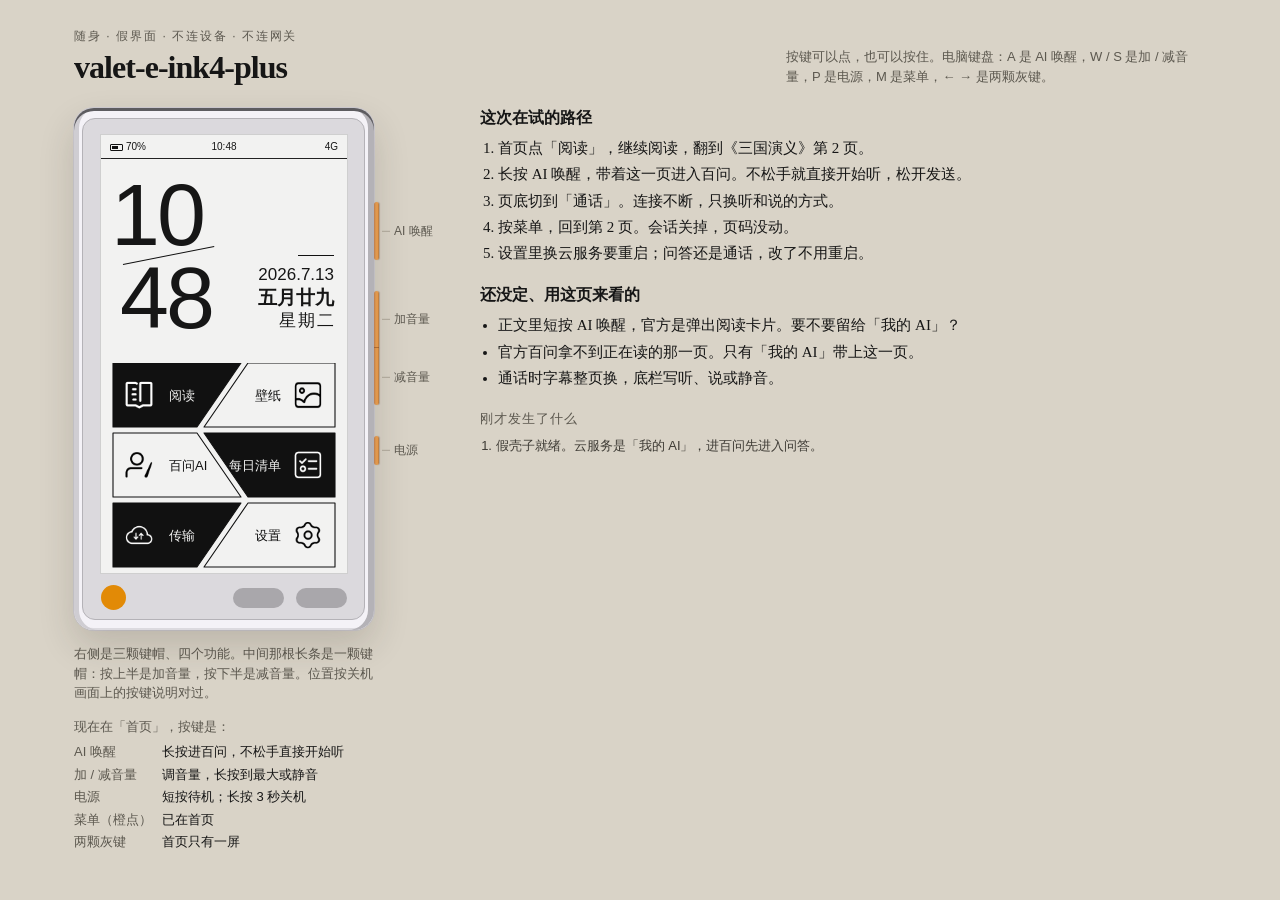
==== sim/index.html @ a45737e6 "Add a clickable product mock for 随身. The simulator lives in sim/ and opens in a browser. It does not" ====
<!DOCTYPE html>
<html lang="zh-CN">
<head>
<meta charset="utf-8" />
<meta name="viewport" content="width=device-width, initial-scale=1" />
<title>随身 · valet-e-ink4-plus</title>
<link rel="stylesheet" href="sim.css" />
<link rel="stylesheet" href="screen.css" />
</head>
<body>
<div class="stage">
  <header class="top">
    <div>
      <p class="kicker">随身 · 假界面 · 不连设备 · 不连网关</p>
      <h1>valet-e-ink4-plus</h1>
    </div>
    <p class="hint">按键可以点，也可以按住。电脑键盘：A 是 AI 唤醒，W / S 是加 / 减音量，P 是电源，M 是菜单，← → 是两颗灰键。</p>
  </header>

  <div class="layout">
    <section class="device" aria-label="设备">
      <div class="shell">
        <div class="plate"></div>
        <div class="panel" id="panel"></div>
        <button class="cap menu" data-key="menu" title="菜单"></button>
        <button class="cap prev" data-key="prev" title="返回 / 上一页"></button>
        <button class="cap next" data-key="next" title="前进 / 下一页"></button>
        <button class="key ai" data-key="ai" title="AI 唤醒"></button>
        <button class="key up" data-key="vol-up" title="加音量"></button>
        <button class="key vdown" data-key="vol-down" title="减音量"></button>
        <button class="key power" data-key="power" title="电源"></button>
        <span class="tag t-ai">AI 唤醒</span>
        <span class="tag t-up">加音量</span>
        <span class="tag t-down">减音量</span>
        <span class="tag t-power">电源</span>
      </div>
      <p class="legend">右侧是三颗键帽、四个功能。中间那根长条是一颗键帽：按上半是加音量，按下半是减音量。位置按关机画面上的按键说明对过。</p>
      <div class="now" id="now"></div>
    </section>

    <aside class="notes">
      <h2>这次在试的路径</h2>
      <ol>
        <li>首页点「阅读」，继续阅读，翻到《三国演义》第 2 页。</li>
        <li>长按 AI 唤醒，带着这一页进入百问。不松手就直接开始听，松开发送。</li>
        <li>页底切到「通话」。连接不断，只换听和说的方式。</li>
        <li>按菜单，回到第 2 页。会话关掉，页码没动。</li>
        <li>设置里换云服务要重启；问答还是通话，改了不用重启。</li>
      </ol>
      <h2>还没定、用这页来看的</h2>
      <ul>
        <li>正文里短按 AI 唤醒，官方是弹出阅读卡片。要不要留给「我的 AI」？</li>
        <li>官方百问拿不到正在读的那一页。只有「我的 AI」带上这一页。</li>
        <li>通话时字幕整页换，底栏写听、说或静音。</li>
      </ul>
      <p class="log-title">刚才发生了什么</p>
      <ol class="log" id="log" reversed></ol>
    </aside>
  </div>
</div>
<script src="state.js"></script>
<script src="screens.js"></script>
<script src="ai.js"></script>
<script src="nav.js"></script>
<script src="live.js"></script>
<script src="keys.js"></script>
<script src="keys2.js"></script>
<script src="sim.js"></script>
<script src="touch.js"></script>
</body>
</html>
---- sim/sim.css ----
/* 页面和机身。屏里的内容在 screen.css。 */
:root {
  --ink: #161616;
  --muted: #5c584f;
  font-family: "Iowan Old Style", "Songti SC", "Source Han Serif SC", Palatino, serif;
}

* { box-sizing: border-box; }
html, body { margin: 0; background: #d9d3c7; color: var(--ink); }
button, input, select { font: inherit; color: inherit; }
button { cursor: pointer; }

.stage { max-width: 1180px; margin: 0 auto; padding: 28px 24px 48px; }
.top { display: flex; justify-content: space-between; gap: 24px; align-items: end; margin-bottom: 22px; }
.kicker { margin: 0 0 4px; letter-spacing: 0.14em; font-size: 12px; color: var(--muted); font-family: "Avenir Next", "PingFang SC", sans-serif; }
h1 { margin: 0; font-size: 32px; font-weight: 650; letter-spacing: -0.03em; }
.hint { margin: 0; max-width: 420px; color: var(--muted); font-size: 13px; line-height: 1.5; font-family: "Avenir Next", "PingFang SC", sans-serif; }

.layout { display: grid; grid-template-columns: auto minmax(280px, 1fr); gap: 28px; align-items: start; }

/* 机身尺寸按官方正面渲染图量的：屏在图上是 360×643 px，缩到 246 px 宽，比例 0.683。 */
.device { padding-right: 78px; }
.shell {
  position: relative;
  width: 300px;
  height: 522px;
  background: #f4f2f7;
  border-radius: 20px;
  box-shadow:
    0 16px 36px rgba(40, 32, 18, 0.16),
    0 0 0 1px #cfccd2,
    inset 0 3px 0 #5d5c60,
    inset -6px 0 0 #b4b2b7,
    inset 5px 0 0 #cfcdd2,
    inset 0 -2px 0 #dcdadf;
}
.plate {
  position: absolute;
  left: 8px;
  top: 10px;
  right: 9px;
  bottom: 10px;
  background: #dbd9dd;
  border: 1px solid #b4b2b7;
  border-radius: 13px;
}
.panel {
  position: absolute;
  left: 27px;
  top: 27px;
  width: 246px;
  height: 438px;
  background: #f2f2f1;
  color: var(--ink);
  outline: 1px solid #cfcfcf;
  overflow: hidden;
  user-select: none;
}
.panel.flash { animation: flash 260ms steps(2, end); }
@keyframes flash { 50% { filter: invert(1); } }

/* 屏下：左边橙点是菜单，右边两颗灰键是返回/上一页、前进/下一页。 */
.cap { position: absolute; border: 0; padding: 0; color: transparent; }
.cap.menu { left: 27px; top: 477px; width: 25px; height: 25px; border-radius: 50%; background: #e28a06; }
.cap.prev, .cap.next { top: 480px; width: 51px; height: 20px; border-radius: 999px; background: #a9a7ab; }
.cap.prev { left: 159px; }
.cap.next { left: 222px; }
.cap:hover { filter: brightness(1.06); }
.cap.down, .cap:active { transform: translateY(1px); filter: brightness(0.9); }

/* 右侧三颗键帽、四个功能（按关机画面上的按键说明对位）：
   上面短的是 AI 唤醒；中间长条一颗键帽，上半加音量、下半减音量；下面短的是电源。 */
.key {
  position: absolute;
  right: -5px;
  width: 5px;
  border: 0;
  padding: 0;
  color: transparent;
  background: linear-gradient(90deg, #bb7b4f, #df9a4e 40%, #e3954a 75%, #ac733a);
  border-radius: 3px;
  box-shadow: 1px 0 1px rgba(80, 40, 10, 0.25);
}
.key::before { content: ""; position: absolute; top: 0; bottom: 0; left: -6px; right: -14px; }
.key.ai { top: 94px; height: 58px; }
.key.up { top: 183px; height: 57px; border-radius: 3px 3px 0 0; box-shadow: 1px 0 1px rgba(80, 40, 10, 0.25), inset 0 -1px 0 rgba(120, 60, 20, 0.45); }
.key.vdown { top: 240px; height: 57px; border-radius: 0 0 3px 3px; }
.key.power { top: 328px; height: 29px; }
.key:hover { filter: brightness(1.08); }
.key.down, .key:active { transform: translateX(-2px); filter: brightness(0.88); }

.tag {
  position: absolute;
  left: calc(100% + 20px);
  transform: translateY(-50%);
  font: 12px/1.2 "Avenir Next", "PingFang SC", sans-serif;
  color: var(--muted);
  white-space: nowrap;
  pointer-events: none;
}
.tag::before { content: ""; position: absolute; right: calc(100% + 4px); top: 50%; width: 8px; border-top: 1px solid #a9a194; }
.tag.t-ai { top: 123px; }
.tag.t-up { top: 211px; }
.tag.t-down { top: 269px; }
.tag.t-power { top: 342px; }

.legend, .now {
  width: 300px;
  margin: 14px 0 0;
  color: var(--muted);
  font-size: 13px;
  line-height: 1.5;
  font-family: "Avenir Next", "PingFang SC", sans-serif;
}
.now { color: var(--ink); }
.now p { margin: 0 0 6px; color: var(--muted); }
.now dl { margin: 0; display: grid; grid-template-columns: auto 1fr; gap: 3px 10px; }
.now dt { color: var(--muted); white-space: nowrap; }
.now dd { margin: 0; }

.notes { font-size: 15px; }
.notes h2 { margin: 20px 0 8px; font-size: 16px; }
.notes h2:first-child { margin-top: 0; }
.notes ol, .notes ul { margin: 0; padding-left: 1.2em; line-height: 1.55; }
.notes li { margin: 3px 0; }
.log-title { margin: 20px 0 8px; font-size: 13px; letter-spacing: 0.08em; color: var(--muted); font-family: "Avenir Next", "PingFang SC", sans-serif; }
.log { margin: 0; padding-left: 1.2em; min-height: 4em; font-family: "Avenir Next", "PingFang SC", sans-serif; font-size: 13px; color: #3d3a34; }
.log li { margin: 3px 0; }

@media (max-width: 860px) {
  .layout { grid-template-columns: 1fr; }
  .top { flex-direction: column; align-items: start; }
}
---- sim/screen.css ----
/* 屏里的内容。面板 246×438，对应真屏 684×1216。位置按官方正面渲染图量。 */
.panel { font-family: "PingFang SC", "Avenir Next", sans-serif; }
.panel .note { margin: 0; font-size: 11px; line-height: 1.45; color: #555; }

.bar { height: 24px; display: grid; grid-template-columns: 1fr auto 1fr; align-items: center; padding: 0 9px; font-size: 10px; border-bottom: 1px solid #222; }
.bar span:last-child { text-align: right; }
.batt { display: inline-block; width: 13px; height: 7px; margin-right: 3px; vertical-align: -1px; border: 1px solid #111; border-radius: 1px; padding: 1px; background: linear-gradient(90deg, #111 70%, transparent 70%) content-box; }

/* 首页时钟 */
.hero { position: relative; height: 204px; }
.hero .hh, .hero .mm { position: absolute; font: 200 88px/1 "Avenir Next", "Helvetica Neue", sans-serif; letter-spacing: -3px; }
.hero .hh { left: 10px; top: 12px; }
.hero .mm { left: 19px; top: 95px; }
.hero .slash { position: absolute; left: 22px; top: 105px; width: 93px; border-top: 1.3px solid #111; transform: rotate(-11.2deg); transform-origin: left center; }
.hero .date { position: absolute; right: 13px; top: 96px; text-align: right; font: 300 17px/23px "Avenir Next", "PingFang SC", sans-serif; }
.hero .date i { display: block; width: 36px; margin: 0 0 7px auto; border-top: 1px solid #111; }
.hero .date b { display: block; font: 600 19px/23px "PingFang SC", sans-serif; }
.hero .date span { display: block; font: 300 17px/23px "PingFang SC", sans-serif; letter-spacing: 2px; margin-right: -2px; }

.tiles { display: block; }
.tile { cursor: pointer; }
.tile polygon { fill: transparent; stroke: #111; stroke-width: 1.1; stroke-linejoin: round; }
.tile text { font: 13px "PingFang SC", sans-serif; fill: #111; }
.tile.dark polygon { fill: #111; }
.tile.dark text { fill: #f2f2f1; }
.tile:hover polygon { stroke-width: 2; }

/* 书的详情 */
.detail { padding: 18px 20px; display: flex; flex-direction: column; align-items: center; gap: 6px; text-align: center; }
.cover { width: 92px; height: 128px; margin: 10px 0 6px; border: 1.5px solid #111; display: flex; align-items: center; justify-content: center; writing-mode: vertical-rl; font: 600 20px "Songti SC", serif; letter-spacing: 6px; }
.detail h3 { margin: 0; font-size: 16px; }
.wide { width: 100%; margin-top: 12px; padding: 7px 0; border: 1.5px solid #111; background: #111; color: #f2f2f1; font-size: 13px; }

/* 正文：默认点屏左边上一页、中间开卡片、右边下一页，和固件的点按分区一样 */
.read { position: relative; height: 100%; display: flex; flex-direction: column; }
.read-head, .read-foot { display: flex; justify-content: space-between; padding: 7px 14px; font-size: 10px; color: #444; }
.read-body { flex: 1; padding: 4px 16px; cursor: pointer; font-family: "Songti SC", "Source Han Serif SC", serif; }
.read-body p { margin: 0 0 8px; font-size: 15.5px; line-height: 1.75; text-indent: 2em; text-align: justify; }
.sheet { position: absolute; left: 0; right: 0; bottom: 0; padding: 10px 12px 12px; background: #f2f2f1; border-top: 1.5px solid #111; }
.tabs { display: flex; border: 1px solid #111; margin-bottom: 10px; }
.tabs span { flex: 1; padding: 4px 0; text-align: center; font-size: 12px; }
.tabs .on { background: #111; color: #f2f2f1; }
.row-btns { display: flex; gap: 8px; margin-bottom: 8px; }
.row-btns button { flex: 1; padding: 5px 0; border: 1px solid #111; background: transparent; font-size: 12px; }

/* 百问 */
.ai { height: calc(100% - 24px); display: flex; flex-direction: column; }
.chip { margin: 8px 10px 0; padding: 5px 8px; border: 1px solid #111; font-size: 11px; line-height: 1.4; }
.chip.dim { border-style: dashed; color: #555; }
.ai-main { flex: 1; padding: 10px 14px; display: flex; flex-direction: column; justify-content: center; overflow: hidden; }
.big { font-size: 22px; text-align: center; margin-bottom: 6px; }
.ai-main > .note { text-align: center; }
.idle p { margin: 0 0 6px; text-align: center; font-size: 14px; }
.qa p { margin: 0 0 10px; font-size: 14.5px; line-height: 1.6; }
.live .caption { margin: 12px 0; font-size: 17px; line-height: 1.55; text-align: center; }
.live .note { text-align: center; }
.wave { height: 34px; display: flex; align-items: center; justify-content: center; gap: 4px; }
.wave i { width: 3px; height: 5px; background: #111; }
.wave.on i:nth-child(odd) { height: 24px; }
.wave.on i:nth-child(3n) { height: 14px; }
.wave.on i:nth-child(4n) { height: 30px; }
.foot { height: 38px; display: flex; align-items: center; justify-content: space-between; padding: 0 10px; border-top: 1px solid #111; font-size: 12px; }
.seg { display: inline-flex; border: 1px solid #111; }
.seg button { padding: 4px 12px; border: 0; background: transparent; font-size: 12px; }
.seg button.on { background: #111; color: #f2f2f1; }
.foot > button { padding: 3px 9px; border: 1px solid #111; background: transparent; font-size: 12px; }

/* 设置 */
.settings { padding: 8px 12px; display: flex; flex-direction: column; gap: 6px; font-size: 12px; }
.settings h3 { margin: 4px 0 0; font-size: 13px; }
.choices { display: flex; flex-wrap: wrap; gap: 5px; }
.choice { padding: 3px 8px; border: 1px solid #111; border-radius: 2px; background: transparent; font-size: 12px; }
.choice.on { background: #111; color: #f2f2f1; }
.settings label { display: flex; flex-direction: column; gap: 2px; font-size: 11px; }
.settings input, .settings select { padding: 3px 5px; border: 1px solid #111; border-radius: 0; background: transparent; font-size: 11px; }
.settings .wide { margin-top: 4px; }

.simple { padding: 14px 16px; }
.simple h3 { margin: 0 0 10px; font-size: 17px; }
.simple p { margin: 0 0 8px; font-size: 13px; line-height: 1.6; }
.simple code { font-size: 10.5px; word-break: break-all; }

.standby { height: 100%; display: flex; flex-direction: column; justify-content: center; gap: 14px; padding: 0 22px; }
.standby .hm { font: 200 104px/0.86 "Avenir Next", sans-serif; letter-spacing: -3px; }
.standby .date { font-size: 13px; }
.boot { height: 100%; display: flex; align-items: center; justify-content: center; font: 600 24px "Avenir Next", sans-serif; }
.full { display: block; width: 100%; height: 100%; }
.toast { position: absolute; left: 50%; top: 34px; transform: translateX(-50%); padding: 5px 12px; border-radius: 2px; background: #111; color: #f2f2f1; font-size: 12px; white-space: nowrap; }
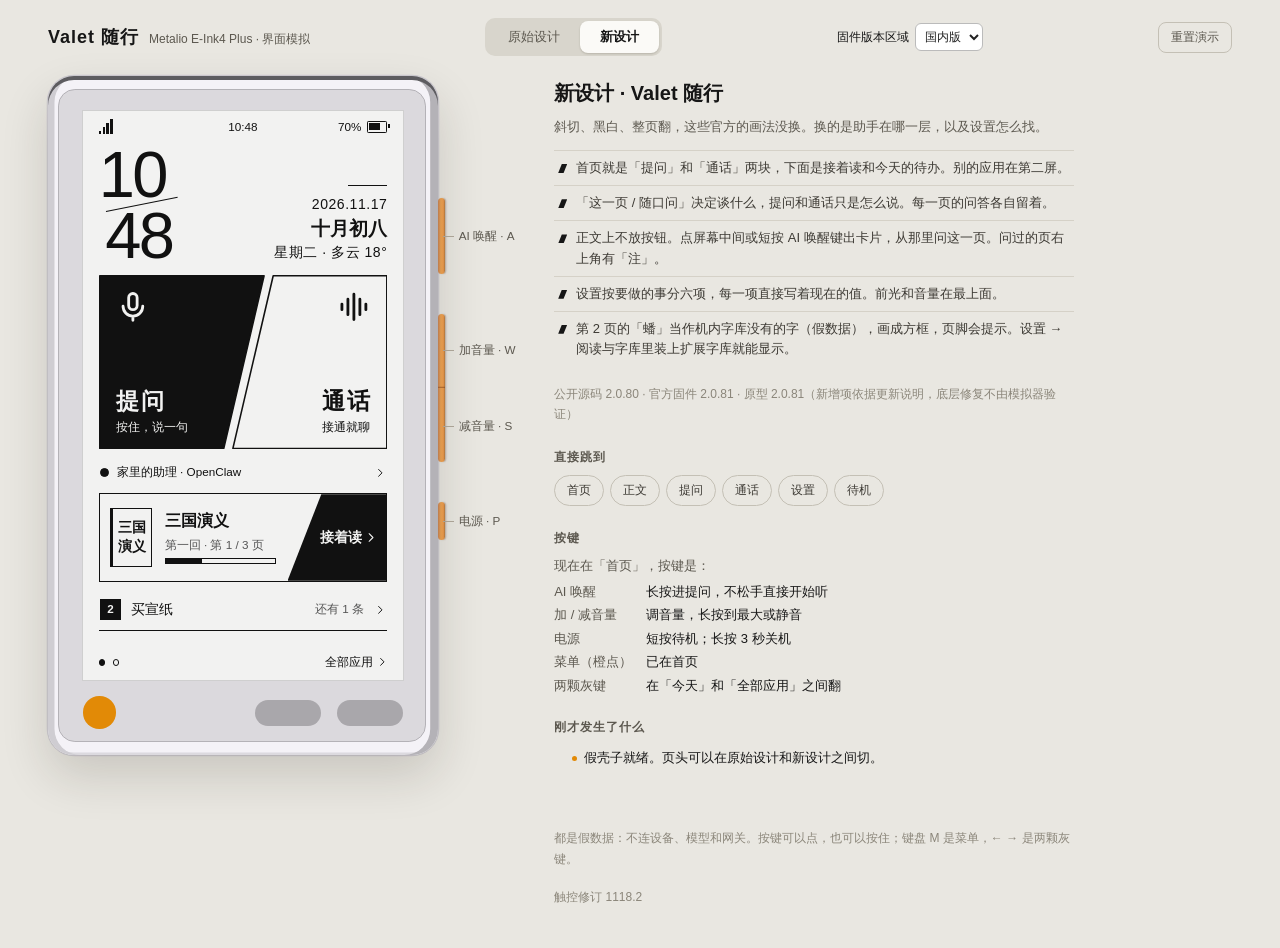
==== commit 2fe98c0a: "Add upstream sync skill, full-merge tooling and prototype coverage" ====
--- a/sim/index.html
+++ b/sim/index.html
@@ -3,69 +3,72 @@
 <head>
 <meta charset="utf-8" />
 <meta name="viewport" content="width=device-width, initial-scale=1" />
-<title>随身 · valet-e-ink4-plus</title>
-<link rel="stylesheet" href="sim.css" />
+<title>Valet 随行 · valet-e-ink4-plus</title>
+<link rel="stylesheet" href="sim.css?v=20261118-touch2" />
 <link rel="stylesheet" href="screen.css" />
+<link rel="stylesheet" href="design.css?v=20261118-touch2" />
+<link rel="stylesheet" href="setup.css" />
 </head>
 <body>
 <div class="stage">
   <header class="top">
-    <div>
-      <p class="kicker">随身 · 假界面 · 不连设备 · 不连网关</p>
-      <h1>valet-e-ink4-plus</h1>
+    <div class="brand"><b>Valet 随行</b><span>Metalio E-Ink4 Plus · 界面模拟</span></div>
+    <div class="design-tabs" role="tablist" aria-label="界面设计">
+      <button role="tab" data-design="classic">原始设计</button>
+      <button role="tab" data-design="v2" class="on">新设计</button>
     </div>
-    <p class="hint">按键可以点，也可以按住。电脑键盘：A 是 AI 唤醒，W / S 是加 / 减音量，P 是电源，M 是菜单，← → 是两颗灰键。</p>
+    <label class="edition-select">固件版本区域 <select id="edition" aria-label="固件区域"><option value="cn">国内版</option><option value="global">国际版</option></select></label>
+    <button class="reset" data-reset>重置演示</button>
   </header>
 
   <div class="layout">
     <section class="device" aria-label="设备">
       <div class="shell">
         <div class="plate"></div>
-        <div class="panel" id="panel"></div>
-        <button class="cap menu" data-key="menu" title="菜单"></button>
-        <button class="cap prev" data-key="prev" title="返回 / 上一页"></button>
-        <button class="cap next" data-key="next" title="前进 / 下一页"></button>
-        <button class="key ai" data-key="ai" title="AI 唤醒"></button>
-        <button class="key up" data-key="vol-up" title="加音量"></button>
-        <button class="key vdown" data-key="vol-down" title="减音量"></button>
-        <button class="key power" data-key="power" title="电源"></button>
-        <span class="tag t-ai">AI 唤醒</span>
-        <span class="tag t-up">加音量</span>
-        <span class="tag t-down">减音量</span>
-        <span class="tag t-power">电源</span>
+        <div class="panel v2" id="panel"></div>
+        <button class="cap menu" data-key="menu" title="菜单（M）"></button>
+        <button class="cap prev" data-key="prev" title="返回 / 上一页（←）"></button>
+        <button class="cap next" data-key="next" title="前进 / 下一页（→）"></button>
+        <button class="key ai" data-key="ai" title="AI 唤醒（A）"></button>
+        <button class="key up" data-key="vol-up" title="加音量（W）"></button>
+        <button class="key vdown" data-key="vol-down" title="减音量（S）"></button>
+        <button class="key power" data-key="power" title="电源（P）"></button>
+        <span class="tag t-ai">AI 唤醒 · A</span>
+        <span class="tag t-up">加音量 · W</span>
+        <span class="tag t-down">减音量 · S</span>
+        <span class="tag t-power">电源 · P</span>
       </div>
-      <p class="legend">右侧是三颗键帽、四个功能。中间那根长条是一颗键帽：按上半是加音量，按下半是减音量。位置按关机画面上的按键说明对过。</p>
-      <div class="now" id="now"></div>
     </section>
 
     <aside class="notes">
-      <h2>这次在试的路径</h2>
-      <ol>
-        <li>首页点「阅读」，继续阅读，翻到《三国演义》第 2 页。</li>
-        <li>长按 AI 唤醒，带着这一页进入百问。不松手就直接开始听，松开发送。</li>
-        <li>页底切到「通话」。连接不断，只换听和说的方式。</li>
-        <li>按菜单，回到第 2 页。会话关掉，页码没动。</li>
-        <li>设置里换云服务要重启；问答还是通话，改了不用重启。</li>
-      </ol>
-      <h2>还没定、用这页来看的</h2>
-      <ul>
-        <li>正文里短按 AI 唤醒，官方是弹出阅读卡片。要不要留给「我的 AI」？</li>
-        <li>官方百问拿不到正在读的那一页。只有「我的 AI」带上这一页。</li>
-        <li>通话时字幕整页换，底栏写听、说或静音。</li>
-      </ul>
-      <p class="log-title">刚才发生了什么</p>
-      <ol class="log" id="log" reversed></ol>
+      <div id="about"></div>
+      <p class="fine" id="upstream-status"></p>
+      <h3>直接跳到</h3>
+      <div class="jump" id="jump"></div>
+      <h3>按键</h3>
+      <div class="now" id="now"></div>
+      <h3>刚才发生了什么</h3>
+      <ol class="log" id="log"></ol>
+      <p class="fine">都是假数据：不连设备、模型和网关。按键可以点，也可以按住；键盘 M 是菜单，← → 是两颗灰键。</p>
+      <p class="fine">触控修订 1118.2</p>
     </aside>
   </div>
 </div>
+<script src="images.js"></script>
 <script src="state.js"></script>
+<script src="upstream.js"></script>
+<script src="i18n.js"></script>
 <script src="screens.js"></script>
 <script src="ai.js"></script>
 <script src="nav.js"></script>
 <script src="live.js"></script>
 <script src="keys.js"></script>
 <script src="keys2.js"></script>
-<script src="sim.js"></script>
+<script src="design.js"></script>
+<script src="prompts.js"></script>
+<script src="setup.js"></script>
+<script src="setup-ui.js"></script>
+<script src="sim.js?v=20261118-touch2"></script>
 <script src="touch.js"></script>
 </body>
 </html>
--- a/sim/sim.css
+++ b/sim/sim.css
@@ -61,12 +61,19 @@
 
 /* 屏下：左边橙点是菜单，右边两颗灰键是返回/上一页、前进/下一页。 */
 .cap { position: absolute; border: 0; padding: 0; color: transparent; }
+/* 实体按键自行处理短按 / 长按，手指轻微移动不能交给浏览器滚屏。 */
+.cap, .key { touch-action: none; -webkit-user-select: none; user-select: none; -webkit-touch-callout: none; }
 .cap.menu { left: 27px; top: 477px; width: 25px; height: 25px; border-radius: 50%; background: #e28a06; }
 .cap.prev, .cap.next { top: 480px; width: 51px; height: 20px; border-radius: 999px; background: #a9a7ab; }
 .cap.prev { left: 159px; }
 .cap.next { left: 222px; }
 .cap:hover { filter: brightness(1.06); }
 .cap.down, .cap:active { transform: translateY(1px); filter: brightness(0.9); }
+@media (pointer: coarse) {
+  /* 不改键帽外观，只把可触摸高度扩大到至少 44px。 */
+  .cap::before { content: ""; position: absolute; inset: -12px -4px; }
+  .cap.menu::before { inset: -10px; }
+}
 
 /* 右侧三颗键帽、四个功能（按关机画面上的按键说明对位）：
    上面短的是 AI 唤醒；中间长条一颗键帽，上半加音量、下半减音量；下面短的是电源。 */
@@ -131,3 +138,8 @@
   .layout { grid-template-columns: 1fr; }
   .top { flex-direction: column; align-items: start; }
 }
+
+.edition-select { font-size: 12px; display:flex; gap:6px; align-items:center; }
+.edition-select select { font:inherit; background:white; color:#222; border:1px solid #bbb; border-radius:6px; padding:5px; }
+.diagnostic-detail { border:1px solid currentColor; padding:12px; margin-bottom:12px; }
+@media(max-width:600px) { .edition-select { width:100%; justify-content:center; } }
--- a/sim/screen.css
+++ b/sim/screen.css
@@ -2,9 +2,32 @@
 .panel { font-family: "PingFang SC", "Avenir Next", sans-serif; }
 .panel .note { margin: 0; font-size: 11px; line-height: 1.45; color: #555; }
 
-.bar { height: 24px; display: grid; grid-template-columns: 1fr auto 1fr; align-items: center; padding: 0 9px; font-size: 10px; border-bottom: 1px solid #222; }
-.bar span:last-child { text-align: right; }
-.batt { display: inline-block; width: 13px; height: 7px; margin-right: 3px; vertical-align: -1px; border: 1px solid #111; border-radius: 1px; padding: 1px; background: linear-gradient(90deg, #111 70%, transparent 70%) content-box; }
+.bar { height: 26px; display: grid; grid-template-columns: 28px 1fr auto; align-items: center; padding: 0 8px; font-size: 11px; border-bottom: 1px solid #111; }
+.bar .c { text-align: center; }
+.bar .right { display: flex; align-items: center; gap: 4px; }
+.sig { width: 15px; height: 12px; display: inline-flex; align-items: flex-end; gap: 1px; cursor: pointer; }
+.sig b { width: 2px; background: #111; }
+.sig b:nth-child(1) { height: 3px; }
+.sig b:nth-child(2) { height: 6px; }
+.sig b:nth-child(3) { height: 9px; }
+.sig b:nth-child(4) { height: 12px; }
+i.wifi { width: 14px; height: 11px; cursor: pointer; background:
+  radial-gradient(circle at 50% 100%, transparent 2px, #111 2.5px, #111 3.5px, transparent 4px),
+  radial-gradient(circle at 50% 120%, transparent 5px, #111 5.5px, #111 6.5px, transparent 7px),
+  radial-gradient(circle at 50% 140%, transparent 8px, #111 8.5px, #111 9.5px, transparent 10px);
+}
+.batt { width: 16px; height: 9px; border: 1px solid #111; border-radius: 1px; position: relative; box-sizing: border-box; }
+.batt::before { content: ""; position: absolute; right: -3px; top: 2px; width: 2px; height: 3px; background: #111; }
+.batt::after { content: ""; position: absolute; left: 1px; top: 1px; bottom: 1px; background: #111; width: calc(var(--fill, 70%) ); }
+.batt[data-fill="0"]::after { width: 0; }
+.batt[data-fill="1"]::after { width: 3px; }
+.batt[data-fill="2"]::after { width: 6px; }
+.batt[data-fill="3"]::after { width: 9px; }
+.batt[data-fill="4"]::after { width: 12px; }
+.batt.bolt::after { width: 0; }
+.batt.bolt { background: linear-gradient(#111, #111) center/2px 7px no-repeat, linear-gradient(#111, #111) center/6px 2px no-repeat; }
+.mute { width: 11px; height: 9px; border: 1.5px solid #111; border-right: 0; border-radius: 6px 0 0 6px; position: relative; }
+.mute::after { content: ""; position: absolute; left: 9px; top: -2px; width: 8px; border-top: 1.5px solid #111; transform: rotate(40deg); }
 
 /* 首页时钟 */
 .hero { position: relative; height: 204px; }
@@ -18,18 +41,129 @@
 .hero .date span { display: block; font: 300 17px/23px "PingFang SC", sans-serif; letter-spacing: 2px; margin-right: -2px; }
 
 .tiles { display: block; }
+.dots { display: flex; justify-content: center; gap: 6px; height: 14px; align-items: center; }
+.dots i { width: 5px; height: 5px; border: 1px solid #111; border-radius: 50%; }
+.dots i.on { background: #111; }
 .tile { cursor: pointer; }
 .tile polygon { fill: transparent; stroke: #111; stroke-width: 1.1; stroke-linejoin: round; }
-.tile text { font: 13px "PingFang SC", sans-serif; fill: #111; }
+.tile text { font: 13px "PingFang SC", "Avenir Next", sans-serif; fill: #111; }
 .tile.dark polygon { fill: #111; }
 .tile.dark text { fill: #f2f2f1; }
 .tile:hover polygon { stroke-width: 2; }
 
-/* 书的详情 */
-.detail { padding: 18px 20px; display: flex; flex-direction: column; align-items: center; gap: 6px; text-align: center; }
-.cover { width: 92px; height: 128px; margin: 10px 0 6px; border: 1.5px solid #111; display: flex; align-items: center; justify-content: center; writing-mode: vertical-rl; font: 600 20px "Songti SC", serif; letter-spacing: 6px; }
-.detail h3 { margin: 0; font-size: 16px; }
-.wide { width: 100%; margin-top: 12px; padding: 7px 0; border: 1.5px solid #111; background: #111; color: #f2f2f1; font-size: 13px; }
+/* 阅读首页：继续阅读黑卡 + 本周 + 统计 + 最近阅读 + 我的书架 */
+.bookhome { height: calc(100% - 24px); padding: 10px 10px 8px; display: flex; flex-direction: column; gap: 10px; box-sizing: border-box; }
+.dash { display: flex; gap: 8px; height: 118px; flex: none; }
+.cont { flex: 1; background: #111; color: #f2f2f1; border-radius: 8px; padding: 8px; display: flex; flex-direction: column; justify-content: space-between; }
+.cont p { margin: 0 0 6px; font-size: 12px; }
+.track { position: relative; height: 8px; border-radius: 8px; background: #f2f2f1; }
+.track b { display: block; height: 4px; margin: 2px; border-radius: 4px; background: #111; }
+.track i { position: absolute; top: -4px; width: 14px; height: 14px; margin-left: -7px; border: 1.5px solid #111; border-radius: 50%; background: #f2f2f1; }
+.cont button { border: 0; border-radius: 6px; background: #f2f2f1; color: #111; font-size: 12px; padding: 4px 0; }
+.week { flex: 1; position: relative; display: flex; flex-direction: column; }
+.week p { margin: 0; font-size: 12px; }
+.week > b { font-size: 11px; font-weight: 500; }
+.chart { flex: 1; display: flex; align-items: flex-end; gap: 3px; padding: 4px 0 0; }
+.chart i { flex: 1; background: #111; min-height: 4px; }
+.days { display: flex; font-size: 9px; }
+.days span { flex: 1; text-align: center; }
+.stats { display: grid; grid-template-columns: 1fr 1fr 1fr; text-align: center; }
+.stats div { border-left: 1px solid #111; }
+.stats div:first-child { border-left: 0; }
+.stats b { display: block; font-size: 14px; }
+.stats span { font-size: 9px; }
+.recent-h { margin: 0; font-size: 12px; }
+.recent { display: flex; gap: 8px; flex: 1; min-height: 96px; }
+.cover { flex: 1; border: 1px solid #111; background: #f2f2f1; display: flex; align-items: center; justify-content: center; font: 600 16px/1.3 "Songti SC", serif; }
+.cover.empty { font: 11px "PingFang SC", sans-serif; color: #666; background: #e6e6e6; }
+.shelf-btn { border: 0; border-radius: 6px; background: #111; color: #f2f2f1; font-size: 13px; padding: 8px 0; }
+
+.shelf, .book, .walls, .wallview, .tasks, .xfer, .store { height: calc(100% - 26px); padding: 8px 10px; box-sizing: border-box; display: flex; flex-direction: column; gap: 6px; }
+.shelf-head, .thead { display: flex; justify-content: space-between; align-items: center; font-size: 13px; }
+.shelf-grid, .grid3 { display: grid; grid-template-columns: 1fr 1fr 1fr; gap: 6px; }
+.mini { border: 0; background: transparent; padding: 0; font-size: 10px; }
+.mini i { display: flex; align-items: center; justify-content: center; height: 62px; border: 1px solid #111; font-style: normal; font: 600 13px "Songti SC", serif; }
+.mini span { display: block; margin-top: 2px; overflow: hidden; white-space: nowrap; text-overflow: ellipsis; }
+.shelf-row { width: 100%; display: flex; gap: 8px; align-items: center; margin-bottom: 6px; padding: 6px; border: 0; border-bottom: 1px solid #111; background: transparent; text-align: left; }
+.shelf-row i { width: 28px; height: 40px; border: 1px solid #111; flex: none; }
+.shelf-row b { display: block; font-size: 13px; }
+.shelf-row em { font-style: normal; font-size: 10px; color: #555; }
+
+.wall { position: relative; border: 0; background: transparent; padding: 0; font-size: 10px; }
+.wall i { display: block; height: 68px; border: 1px solid #111; background: repeating-linear-gradient(45deg, #ddd, #ddd 3px, transparent 3px, transparent 6px); }
+.wall em { position: absolute; left: 2px; top: 2px; font-style: normal; background: #111; color: #f2f2f1; font-size: 9px; padding: 0 3px; }
+.wall:disabled { opacity: 0.35; }
+.preview { flex: 1; min-height: 140px; border: 1px solid #111; background: repeating-linear-gradient(45deg, #ddd, #ddd 4px, transparent 4px, transparent 8px); }
+.wallview { text-align: center; }
+.wallview p { margin: 0; }
+.book { align-items: center; text-align: center; }
+.book .cover.tall { width: 92px; height: 124px; flex: none; font-size: 16px; }
+.book h3, .book p { margin: 0; }
+.meta { width: 100%; display: flex; justify-content: space-between; font-size: 11px; border-bottom: 4px solid #111; box-shadow: 0 7px 0 -5px #111; padding-bottom: 4px; }
+.stats.two { width: 100%; }
+.pill { align-self: center; border-radius: 14px; overflow: hidden; }
+.thead i { width: 16px; height: 16px; border-radius: 50%; background: #111; color: #f2f2f1; font-style: normal; text-align: center; line-height: 16px; font-size: 10px; }
+.frame { flex: 1; border: 1px solid #111; border-radius: 8px; padding: 6px 8px; display: flex; flex-direction: column; min-height: 0; }
+.frame-foot { margin-top: auto; display: flex; justify-content: space-between; font-size: 11px; }
+.todo { display: flex; gap: 8px; align-items: center; width: 100%; padding: 7px 0; border: 0; border-bottom: 1px solid #ccc; background: transparent; text-align: left; font-size: 13px; }
+.todo i { width: 12px; height: 12px; border: 1px solid #111; border-radius: 50%; flex: none; }
+.todo i.on { background: #111; }
+.mask { position: absolute; inset: 0; background: repeating-radial-gradient(circle, #111 0 1px, transparent 1.5px 7px); display: flex; align-items: center; justify-content: center; }
+.dialog { width: 70%; background: #f2f2f1; border: 1.5px solid #111; padding: 10px; display: flex; flex-direction: column; gap: 6px; }
+.dialog button { border: 1px solid #111; background: transparent; padding: 4px; }
+.seg.wrap { flex-wrap: wrap; }
+.seg.tiny button { padding: 2px 6px; font-size: 10px; }
+.step { border-top: 1px solid #111; padding-top: 6px; text-align: center; }
+.step b, .step p { margin: 0 0 4px; font-size: 12px; }
+.buddy { text-align: center; position: relative; }
+.buddy .qr { margin: 12px auto; }
+.buddy.chat { text-align: left; }
+.wb-top { display: flex; justify-content: space-between; align-items: center; }
+.wb-top button { border: 0; background: transparent; font-size: 18px; }
+.wb-menu { position: absolute; right: 8px; top: 36px; border: 1px solid #111; background: #f2f2f1; display: flex; flex-direction: column; }
+.wb-menu button { border: 0; border-bottom: 1px solid #111; background: transparent; padding: 8px 14px; text-align: left; }
+.hold { margin-top: auto; }
+.pixel { padding: 8px 12px; display: flex; flex-direction: column; gap: 8px; height: calc(100% - 26px); box-sizing: border-box; }
+.px-time { margin: 4px 0 0; text-align: center; font: 200 42px/1 "Avenir Next", sans-serif; }
+.px-date { margin: 0; text-align: center; font-size: 11px; }
+.px-card { border: 1px solid #111; background: transparent; text-align: left; padding: 6px 8px; position: relative; }
+.px-card b { display: block; background: #111; color: #f2f2f1; font-size: 11px; padding: 1px 6px; width: fit-content; }
+.px-card span { font-size: 12px; margin-right: 10px; }
+.px-card em { position: absolute; right: 8px; top: 22px; font-style: normal; }
+.px-card i { display: block; height: 3px; margin-top: 6px; background: linear-gradient(90deg, #111 33%, #ddd 33%); }
+.classic { height: calc(100% - 26px); padding: 8px 10px; box-sizing: border-box; display: flex; flex-direction: column; align-items: center; }
+.big-time { margin: 8px 0 0; font: 200 56px/1 "Avenir Next", sans-serif; letter-spacing: -2px; }
+.meta { margin: 4px 0 10px; font-size: 12px; }
+.cells { width: 100%; }
+.cell { border: 0; background: #fff; border-radius: 8px; padding: 8px 2px 6px; display: flex; flex-direction: column; align-items: center; gap: 4px; font-size: 11px; }
+.cell img { width: 28px; height: 28px; }
+.cell.border { border: 1.5px solid #111; }
+.cell.gray { background: repeating-conic-gradient(#111 0% 25%, #f2f2f1 0% 50%) 0 0 / 4px 4px; }
+.cell.white { background: #fff; }
+.px-apps { display: grid; grid-template-columns: 1fr 1fr 1fr; gap: 6px; margin-top: auto; }
+.px { border: 1px solid #111; background: transparent; padding: 6px 2px; font-size: 11px; }
+.px i { display: block; height: 22px; }
+div.wifi, .pager-page { height: calc(100% - 26px); padding: 8px 10px; box-sizing: border-box; display: flex; flex-direction: column; gap: 6px; }
+.pager-page h3 { margin: 4px 0 0; font-size: 13px; }
+.pager { text-align: center; font-size: 11px; margin-top: auto; }
+.empty { font-size: 13px; color: #666; }
+.qr { width: 120px; height: 120px; margin: 8px auto; border: 1px solid #111; display: flex; flex-direction: column; align-items: center; justify-content: center; gap: 4px; font-size: 12px; }
+.qr b { font-size: 11px; }
+.xfer p, .store p { margin: 0 0 6px; font-size: 12px; line-height: 1.5; }
+.local-service-card { border: 1px solid #111; padding: 10px; display: flex; flex-direction: column; gap: 6px; }
+.local-service-card.on { background: #111; color: #f2f2f1; }
+.local-service-head { display: flex; align-items: center; gap: 6px; font-size: 13px; }
+.service-dot { width: 8px; height: 8px; border-radius: 50%; border: 1px solid currentColor; }
+.local-service-card.on .service-dot { background: #f2f2f1; }
+.local-service-card code { font: 600 14px/1.3 monospace; }
+.local-service-card .choice { border-color: currentColor; color: inherit; }
+.local-service-actions { display: grid; grid-template-columns: 1fr 1fr; gap: 6px; }
+.app-row { display: flex; gap: 8px; align-items: center; padding: 6px 0; border-bottom: 1px solid #ccc; }
+.app-row i { width: 28px; height: 28px; border: 1px solid #111; flex: none; }
+.app-row span { flex: 1; }
+.app-row b { display: block; font-size: 13px; }
+.app-row em { font-style: normal; font-size: 10px; color: #555; }
+.app-row button { border: 1px solid #111; background: transparent; font-size: 11px; padding: 3px 8px; }
 
 /* 正文：默认点屏左边上一页、中间开卡片、右边下一页，和固件的点按分区一样 */
 .read { position: relative; height: 100%; display: flex; flex-direction: column; }
@@ -37,11 +171,42 @@
 .read-body { flex: 1; padding: 4px 16px; cursor: pointer; font-family: "Songti SC", "Source Han Serif SC", serif; }
 .read-body p { margin: 0 0 8px; font-size: 15.5px; line-height: 1.75; text-indent: 2em; text-align: justify; }
 .sheet { position: absolute; left: 0; right: 0; bottom: 0; padding: 10px 12px 12px; background: #f2f2f1; border-top: 1.5px solid #111; }
-.tabs { display: flex; border: 1px solid #111; margin-bottom: 10px; }
-.tabs span { flex: 1; padding: 4px 0; text-align: center; font-size: 12px; }
+.tabs { display: flex; border: 1px solid #111; margin-bottom: 8px; }
+.tabs span { flex: 1; padding: 4px 0; text-align: center; font-size: 12px; cursor: pointer; }
 .tabs .on { background: #111; color: #f2f2f1; }
-.row-btns { display: flex; gap: 8px; margin-bottom: 8px; }
-.row-btns button { flex: 1; padding: 5px 0; border: 1px solid #111; background: transparent; font-size: 12px; }
+.row, .row-btns button { padding: 5px 8px; border: 1px solid #111; background: transparent; font-size: 12px; text-align: left; }
+.row { display: block; width: 100%; margin-bottom: 4px; }
+.row.on { background: #111; color: #f2f2f1; }
+.row-btns { display: flex; gap: 8px; }
+.row-btns button { flex: 1; text-align: center; }
+.opt { display: flex; justify-content: space-between; padding: 4px 0; border-bottom: 1px solid #ccc; font-size: 12px; }
+
+/* 百问欢迎页，照 assistant_idle.cc：标题、问候、右侧「长按对话」、功能列表 */
+.welcome { position: relative; flex: 1; padding: 14px 12px 0; display: flex; flex-direction: column; }
+.welcome h2 { margin: 8px 0 16px; font-size: 18px; }
+.hello { margin: 0; font: 600 20px/1.25 "PingFang SC", sans-serif; }
+.ask { margin: 8px 0 18px; font-size: 13px; }
+.welcome .feats { margin-top: auto; }
+.talk { position: absolute; right: 22px; top: 52px; font-size: 11px; line-height: 1.15; text-align: center; }
+.talk::before, .talk::after { content: ""; position: absolute; top: 8px; width: 1px; background: #111; }
+.talk::before { right: -8px; height: 36px; }
+.talk::after { right: -12px; top: 14px; height: 22px; }
+.feat { display: flex; gap: 8px; align-items: center; padding: 8px 0; border-top: 1px solid #111; }
+.feat i { width: 22px; height: 22px; border: 1.5px solid #111; border-radius: 50%; flex: none; }
+.feat b { display: block; font-size: 12px; }
+.feat em { font-style: normal; font-size: 10px; color: #444; }
+
+.holdbar { height: 32px; margin: 4px 10px 6px; border: 1.5px solid #111; border-radius: 16px; display: grid; grid-template-columns: 36px 1fr 36px; align-items: center; font-size: 12px; position: relative; }
+.holdbar span { text-align: center; }
+.cam { width: 16px; height: 12px; margin: 0 auto; border: 1.5px solid #111; border-radius: 2px; background: transparent; padding: 0; display: block; }
+.cam::after { content: ""; display: block; width: 5px; height: 5px; margin: 2px auto 0; border: 1px solid #111; border-radius: 50%; }
+.paw { width: 16px; height: 14px; margin: 0 auto; background: #111; border-radius: 8px 8px 3px 3px; display: block; }
+.send { border: 0; background: #111; color: #f2f2f1; font-size: 10px; border-radius: 8px; padding: 3px 0; }
+.thumb { position: absolute; left: 12px; bottom: 44px; width: 36px; height: 36px; border: 1px solid #111; background: #f2f2f1; font-size: 16px; }
+.thumb i { position: absolute; right: -6px; top: -6px; width: 14px; height: 14px; border-radius: 50%; background: #111; color: #f2f2f1; font-style: normal; font-size: 10px; line-height: 14px; }
+.shot { width: 48px; height: 36px; border: 1px solid #111; }
+.shot.big { width: 100%; height: 80px; }
+.pager { text-align: center; font-size: 11px; }
 
 /* 百问 */
 .ai { height: calc(100% - 24px); display: flex; flex-direction: column; }
@@ -65,12 +230,21 @@
 .seg button.on { background: #111; color: #f2f2f1; }
 .foot > button { padding: 3px 9px; border: 1px solid #111; background: transparent; font-size: 12px; }
 
-/* 设置 */
-.settings { padding: 8px 12px; display: flex; flex-direction: column; gap: 6px; font-size: 12px; }
-.settings h3 { margin: 4px 0 0; font-size: 13px; }
+/* 设置：左侧页签，关于在最后。固件里这些页签不滚动，这里缩到一列。 */
+.settings { height: calc(100% - 24px); display: flex; font-size: 12px; }
+.stabs { width: 58px; flex: none; display: flex; flex-direction: column; border-right: 1px solid #111; overflow: auto; }
+.stabs button { border: 0; border-bottom: 1px solid #ddd; background: transparent; font-size: 11px; padding: 5px 0; }
+.stabs button.on { background: #111; color: #f2f2f1; }
+.spane { flex: 1; padding: 8px; overflow: auto; display: flex; flex-direction: column; gap: 6px; }
+.spane h3 { margin: 2px 0 0; font-size: 13px; }
 .choices { display: flex; flex-wrap: wrap; gap: 5px; }
 .choice { padding: 3px 8px; border: 1px solid #111; border-radius: 2px; background: transparent; font-size: 12px; }
 .choice.on { background: #111; color: #f2f2f1; }
+.choice.block { display: block; width: 100%; text-align: left; margin-bottom: 4px; }
+.cur { margin: 0; font-size: 11px; }
+.about { display: flex; flex-direction: column; width: 100%; margin-bottom: 6px; padding: 4px 0; border: 0; border-bottom: 1px solid #ccc; background: transparent; text-align: left; }
+.about b { font-size: 12px; }
+.about span { font-size: 10px; color: #555; }
 .settings label { display: flex; flex-direction: column; gap: 2px; font-size: 11px; }
 .settings input, .settings select { padding: 3px 5px; border: 1px solid #111; border-radius: 0; background: transparent; font-size: 11px; }
 .settings .wide { margin-top: 4px; }
@@ -80,9 +254,14 @@
 .simple p { margin: 0 0 8px; font-size: 13px; line-height: 1.6; }
 .simple code { font-size: 10.5px; word-break: break-all; }
 
-.standby { height: 100%; display: flex; flex-direction: column; justify-content: center; gap: 14px; padding: 0 22px; }
-.standby .hm { font: 200 104px/0.86 "Avenir Next", sans-serif; letter-spacing: -3px; }
-.standby .date { font-size: 13px; }
+.standby { height: 100%; display: flex; flex-direction: column; justify-content: center; gap: 10px; padding: 0 18px; box-sizing: border-box; }
+.standby .hm { margin: 0; font: 200 72px/0.9 "Avenir Next", sans-serif; letter-spacing: -2px; }
+.standby .date { margin: 0; font-size: 13px; }
+.standby .wx { display: flex; justify-content: space-between; border-top: 1px solid #111; padding-top: 8px; font-size: 14px; }
+.todo-line { border: 1px solid #111; background: transparent; text-align: left; padding: 8px; display: flex; flex-direction: column; gap: 4px; }
+.todo-line b { font-size: 11px; }
+.standby.wallbg { background: repeating-linear-gradient(45deg, #ddd, #ddd 6px, #f2f2f1 6px, #f2f2f1 12px); align-items: flex-end; }
+.standby.wallbg p { margin: 0; font: 200 28px "Avenir Next", sans-serif; }
 .boot { height: 100%; display: flex; align-items: center; justify-content: center; font: 600 24px "Avenir Next", sans-serif; }
 .full { display: block; width: 100%; height: 100%; }
 .toast { position: absolute; left: 50%; top: 34px; transform: translateX(-50%); padding: 5px 12px; border-radius: 2px; background: #111; color: #f2f2f1; font-size: 12px; white-space: nowrap; }
--- a/sim/design.css
+++ b/sim/design.css
@@ -0,0 +1,420 @@
+/* 页面外框，以及新设计（.panel.v2）的屏内样式。原始设计的屏内样式在 screen.css。 */
+
+/* ── 页面 */
+:root { --zoom: 1.3; }
+html, body { background: #e9e7e1; }
+body { font-family: "PingFang SC", "Avenir Next", "Helvetica Neue", sans-serif; }
+.stage { max-width: 1240px; padding: 18px 28px 40px; }
+.top { align-items: center; margin-bottom: 20px; gap: 16px; }
+.brand { display: flex; align-items: baseline; gap: 10px; white-space: nowrap; }
+.brand b { font-size: 18px; font-weight: 600; letter-spacing: 1px; }
+.brand span { font-size: 12px; color: var(--muted); }
+.design-tabs { display: inline-flex; padding: 3px; background: #d8d5cc; border-radius: 10px; }
+.design-tabs button { border: 0; background: none; padding: 7px 20px; border-radius: 8px; font-size: 13px; color: #5c584f; }
+.design-tabs button.on { background: #fbfaf7; color: #161616; font-weight: 600; box-shadow: 0 1px 2px rgba(40, 32, 18, 0.18); }
+.reset { border: 1px solid #c4c0b5; background: none; border-radius: 8px; padding: 6px 12px; font-size: 12px; color: #5c584f; }
+.reset:hover, .jump button:hover { background: #dedbd2; }
+
+.layout { grid-template-columns: auto minmax(300px, 1fr); gap: 20px; }
+.device { padding-right: calc(74px * var(--zoom)); }
+.shell { zoom: var(--zoom); }
+.tag { font-size: 9px; left: calc(100% + 16px); }
+
+.notes { max-width: 520px; font-size: 13px; line-height: 1.7; color: #3d3a34; }
+.notes h2 { margin: 0 0 6px; font-size: 20px; font-weight: 600; color: #161616; }
+.notes .lede { margin: 0 0 12px; color: var(--muted); }
+.notes .points { margin: 0 0 4px; padding: 0; list-style: none; }
+.notes .points li { margin: 0; padding: 7px 0 7px 22px; border-top: 1px solid #d5d1c7; position: relative; }
+.notes .points li::before { content: ""; position: absolute; left: 4px; top: 13px; width: 9px; height: 9px; background: #161616; clip-path: polygon(40% 0, 100% 0, 60% 100%, 0 100%); }
+.notes h3 { margin: 22px 0 8px; font-size: 12px; font-weight: 600; letter-spacing: 1px; color: var(--muted); }
+.jump { display: flex; flex-wrap: wrap; gap: 6px; }
+.jump button { border: 1px solid #c4c0b5; background: none; border-radius: 999px; padding: 4px 12px; font-size: 12px; color: #3d3a34; }
+.now { width: auto; margin: 0; font-size: 13px; }
+.now p { margin: 0 0 6px; }
+.now dl { gap: 4px 14px; }
+.log { list-style: none; padding: 0; min-height: 5em; font-size: 13px; }
+.log li { margin: 0; padding: 3px 0 3px 14px; position: relative; color: var(--muted); }
+.log li::before { content: ""; position: absolute; left: 2px; top: 11px; width: 5px; height: 5px; border-radius: 50%; background: #b9b4a8; }
+.log li:first-child { color: #161616; }
+.log li:first-child::before { background: #e28a06; }
+.fine { margin: 18px 0 0; font-size: 12px; color: #8b867a; }
+
+/* 机内主字库没有的字：画成方框。两套设计共用。 */
+.tofu { display: inline-block; box-sizing: border-box; width: 0.84em; height: 0.84em; margin: 0 0.08em; border: 1px solid currentColor; vertical-align: -0.08em; }
+
+/* ── 新设计。只用四级灰（墨、深灰、浅灰、纸），字号只用固件有的 20–50 px（这里 ×0.36）。 */
+.panel.v2 { --ink: #111; --g1: #555; --g2: #aaa; --paper: #f2f2f1; }
+.panel.v2 button { -webkit-tap-highlight-color: transparent; }
+.panel.v2 button:focus-visible { outline: 2px solid var(--g1); outline-offset: -2px; }
+.panel.v2 .bar { height: 24px; padding: 0 12px; border-bottom: 0; font-size: 9px; grid-template-columns: 1fr auto 1fr; }
+.panel.v2 .bar .right { justify-self: end; }
+.v2 .ic { display: block; flex: none; width: 14px; height: 14px; }
+
+/* 首页 */
+.v-home { height: 414px; padding: 0 12px; display: flex; flex-direction: column; }
+.v-hero { position: relative; flex: none; height: 102px; }
+.v-clock { position: absolute; left: 0; top: 0; font: 200 50px/1 "Avenir Next", "Helvetica Neue", sans-serif; letter-spacing: -2px; }
+.v-clock span { display: block; }
+.v-clock span:last-child { margin: -3px 0 0 5px; }
+.v-clock i { position: absolute; left: 6px; top: 53px; width: 56px; border-top: 1.2px solid var(--ink); transform: rotate(-11.2deg); transform-origin: left center; }
+.v-date { position: absolute; right: 0; bottom: 9px; text-align: right; }
+.v-date > i { display: block; width: 30px; margin: 0 0 6px auto; border-top: 1px solid var(--ink); }
+.v-date span { display: block; font: 300 10.8px/1.5 "Avenir Next", "PingFang SC", sans-serif; letter-spacing: 0.4px; }
+.v-date b { display: block; font-size: 14.4px; font-weight: 600; line-height: 1.45; }
+
+.v-pair { position: relative; flex: none; height: 134px; }
+.v-pair > svg { position: absolute; inset: 0; display: block; }
+.v-pair polygon { fill: transparent; stroke: var(--ink); stroke-width: 1.2; stroke-linejoin: round; cursor: pointer; }
+.v-pair polygon.dark { fill: var(--ink); }
+.v-pair polygon.off { fill: url(#v-dither); }
+.v-pair polygon:hover { stroke-width: 2.4; }
+.v-ask, .v-call { position: absolute; top: 0; bottom: 0; width: 96px; padding: 12px 0 11px; display: flex; flex-direction: column; pointer-events: none; }
+.v-ask { left: 13px; color: var(--paper); }
+.v-call { right: 13px; align-items: flex-end; text-align: right; }
+.v-ask .ic, .v-call .ic { width: 26px; height: 26px; }
+.v-ask b, .v-call b { margin-top: auto; font-size: 18px; font-weight: 600; line-height: 1.25; letter-spacing: 2px; }
+.v-call b { margin-right: -2px; }
+.v-ask span, .v-call span { margin-top: 3px; font-size: 9px; white-space: nowrap; }
+.v-call span { background: var(--paper); }
+
+.v-who { flex: none; margin-top: 6px; width: 100%; height: 24px; padding: 0 1px; border: 0; background: none; display: flex; align-items: center; gap: 6px; font-size: 9px; text-align: left; }
+.v-who > i { flex: none; width: 7px; height: 7px; box-sizing: border-box; border: 1.2px solid var(--ink); border-radius: 50%; }
+.v-who > i.on { background: var(--ink); }
+.v-who span { flex: 1; }
+.v-who .ic { width: 9px; height: 9px; }
+
+.v-book { position: relative; flex: none; margin-top: 4px; width: 100%; height: 68px; padding: 0 0 0 8px; border: 1.2px solid var(--ink); background: none; display: flex; align-items: center; gap: 10px; text-align: left; overflow: hidden; }
+.v-cover { flex: none; width: 32px; height: 46px; box-sizing: border-box; border: 1px solid var(--ink); border-left-width: 3px; display: flex; align-items: center; justify-content: center; text-align: center; font: 600 10.8px/1.35 "Songti SC", "Source Han Serif SC", serif; }
+.v-book-main { flex: 1; min-width: 0; display: flex; flex-direction: column; gap: 4px; }
+.v-book-main b { font-size: 12.6px; font-weight: 600; }
+.v-book-main em { font-style: normal; font-size: 9px; color: var(--g1); }
+.v-track { display: block; box-sizing: border-box; width: 86px; height: 5px; border: 1px solid var(--ink); }
+.v-track i { display: block; height: 100%; background: var(--ink); }
+.v-wedge { position: absolute; right: 0; top: 0; bottom: 0; width: 76px; padding-right: 7px; background: var(--ink); color: var(--paper); clip-path: polygon(26px 0, 100% 0, 100% 100%, 0 100%); display: flex; align-items: center; justify-content: flex-end; gap: 2px; font-size: 10.8px; font-weight: 600; }
+.v-wedge .ic { width: 10px; height: 10px; }
+
+.v-todo { flex: none; margin-top: 8px; width: 100%; height: 30px; padding: 0 1px 2px; border: 0; border-bottom: 1px solid var(--ink); background: none; display: flex; align-items: center; gap: 8px; font-size: 10.8px; text-align: left; }
+.v-todo b { flex: none; min-width: 16px; height: 16px; background: var(--ink); color: var(--paper); font: 600 9px/16px "Avenir Next", sans-serif; text-align: center; }
+.v-todo span { flex: 1; overflow: hidden; white-space: nowrap; text-overflow: ellipsis; }
+.v-todo em { font-style: normal; font-size: 9px; color: var(--g1); }
+.v-todo .ic { width: 9px; height: 9px; }
+
+.v-foot { flex: none; margin-top: auto; height: 28px; display: flex; align-items: center; justify-content: space-between; }
+.v-foot .dots { height: auto; }
+.v-foot button { border: 0; background: none; padding: 6px 0; display: flex; align-items: center; gap: 2px; font-size: 9px; }
+.v-foot .ic { width: 9px; height: 9px; }
+
+/* 首页第二屏：全部应用 */
+.v-apps { height: 414px; display: flex; flex-direction: column; }
+.v-apps h2 { margin: 6px 12px 10px; font-size: 14.4px; font-weight: 600; }
+.v-apps .tiles { flex: none; }
+.v-apps .tile { color: #111; }
+.v-apps .tile.dark { color: #f2f2f1; }
+.v-apps .tile text { font-size: 12.6px; }
+.v-apps .tile text.long { font-size: 10.8px; }
+.v-apps .v-foot { margin: auto 12px 0; }
+.v-cells { display: grid; grid-template-columns: 1fr 1fr; gap: 8px; padding: 0 12px; }
+.v-cell { height: 70px; border: 0; background: #fff; display: flex; flex-direction: column; align-items: center; justify-content: center; gap: 6px; font-size: 10.8px; }
+.v-cell img, .v-cell .ic { width: 28px; height: 28px; }
+.v-cell .ic { stroke-width: 1.7; }
+.v-cell.border { background: none; border: 1.2px solid var(--ink); }
+.v-cell.gray { background: radial-gradient(#111 0.5px, transparent 0.6px) 0 0 / 3px 3px; }
+.v-cell.gray span { background: var(--paper); padding: 0 3px; }
+
+/* 页头 */
+.v-page { height: 414px; display: flex; flex-direction: column; }
+.v-head { flex: none; height: 34px; padding: 0 12px 0 4px; border-bottom: 1.2px solid var(--ink); display: grid; grid-template-columns: 30px 1fr auto; align-items: center; }
+.v-back { width: 30px; height: 30px; padding: 0; border: 0; background: none; display: grid; place-items: center; }
+.v-back .ic { width: 16px; height: 16px; }
+.v-title { min-width: 0; display: flex; align-items: baseline; gap: 7px; }
+.v-title b { font-size: 14.4px; font-weight: 600; white-space: nowrap; }
+.v-title span { font-size: 9px; color: var(--g1); white-space: nowrap; overflow: hidden; text-overflow: ellipsis; }
+.v-txt { border: 0; background: none; padding: 6px 0 6px 8px; font-size: 9px; text-decoration: underline; text-underline-offset: 2px; }
+
+/* 助手：提问和通话 */
+.v-subject { position: relative; flex: none; margin: 8px 12px 0; height: 26px; border: 1.2px solid var(--ink); display: flex; }
+.v-subject::before { content: ""; position: absolute; top: 0; bottom: 0; width: calc(50% + 6px); background: var(--ink); }
+.v-subject.at-book::before { left: 0; clip-path: polygon(0 0, 100% 0, calc(100% - 12px) 100%, 0 100%); }
+.v-subject.at-solo::before { right: 0; clip-path: polygon(12px 0, 100% 0, 100% 100%, 0 100%); }
+.v-subject button { position: relative; flex: 1; border: 0; background: none; display: flex; align-items: center; justify-content: center; gap: 4px; font-size: 10.8px; }
+.v-subject button.on { color: var(--paper); font-weight: 600; }
+.v-subject .ic { width: 12px; height: 12px; }
+.v-quote { flex: none; display: block; margin: 9px 12px 0; padding: 0 0 0 8px; border: 0; border-left: 3px solid var(--ink); background: none; text-align: left; }
+.v-quote span { display: block; font-size: 9px; color: var(--g1); }
+.v-quote p { margin: 3px 0 0; font: 10.8px/1.6 "Songti SC", "Source Han Serif SC", serif; display: -webkit-box; -webkit-box-orient: vertical; -webkit-line-clamp: 2; overflow: hidden; }
+.v-warn { flex: none; margin: 8px 12px 0; padding: 6px 8px; border: 1.2px dashed var(--ink); background: none; display: flex; align-items: center; gap: 6px; font-size: 9px; line-height: 1.55; text-align: left; }
+.v-warn span { flex: 1; }
+.v-warn .ic { width: 9px; height: 9px; }
+
+.v-body { flex: 1; min-height: 0; padding: 10px 12px 0; display: flex; flex-direction: column; overflow: hidden; }
+.v-welcome { height: 100%; display: flex; flex-direction: column; }
+.v-welcome h2 { margin: 6px 0 4px; font-size: 18px; font-weight: 600; letter-spacing: 1px; }
+.v-welcome p { margin: 0; font-size: 10.8px; line-height: 1.6; color: var(--g1); }
+.v-sugs { margin-top: auto; border-top: 1.2px solid var(--ink); }
+.v-sugs button { width: 100%; height: 34px; padding: 0 2px; border: 0; border-bottom: 1px solid var(--ink); background: none; display: flex; align-items: center; gap: 8px; font-size: 10.8px; text-align: left; }
+.v-sugs button:last-child { border-bottom: 0; }
+.v-sugs i { flex: none; width: 14px; height: 14px; box-sizing: border-box; border: 1.2px solid var(--ink); border-radius: 50%; display: grid; place-items: center; font: 600 8px/1 "Avenir Next", sans-serif; font-style: normal; }
+.v-sugs span { flex: 1; overflow: hidden; white-space: nowrap; text-overflow: ellipsis; }
+.v-sugs .ic { width: 9px; height: 9px; }
+.v-listen { margin: auto; display: flex; flex-direction: column; align-items: center; gap: 6px; }
+.v-listen .ic { width: 40px; height: 40px; stroke-width: 1.4; }
+.v-listen b { font-size: 18px; letter-spacing: 2px; }
+.v-listen span { font-size: 10.8px; color: var(--g1); }
+.v-qa .q { margin: 0 0 10px; padding-bottom: 9px; border-bottom: 1px solid var(--ink); display: flex; gap: 7px; font-size: 10.8px; line-height: 1.6; }
+.v-qa .q i { flex: none; width: 16px; height: 16px; margin-top: 1px; background: var(--ink); color: var(--paper); display: grid; place-items: center; font-style: normal; font-size: 9px; }
+.v-qa .a { margin: 0; font-size: 12.6px; line-height: 1.8; }
+.v-setup { margin: auto 0; }
+.v-setup h2 { margin: 0 0 6px; font-size: 16.2px; font-weight: 600; }
+.v-setup p { margin: 0 0 14px; font-size: 10.8px; line-height: 1.7; color: var(--g1); }
+
+.v-live { height: 100%; display: flex; flex-direction: column; }
+.v-state { flex: none; padding-bottom: 9px; border-bottom: 1px solid var(--ink); display: flex; align-items: center; gap: 8px; }
+.v-state b { font-size: 12.6px; font-weight: 600; }
+.v-state em { margin-left: auto; font-style: normal; font-size: 9px; color: var(--g1); }
+.v-bars { height: 16px; display: flex; align-items: center; gap: 2px; }
+.v-bars i { width: 2px; height: 3px; background: var(--ink); }
+.v-state.is-speak .v-bars i:nth-child(odd) { height: 12px; }
+.v-state.is-speak .v-bars i:nth-child(4) { height: 16px; }
+.v-state.is-speak .v-bars i:nth-child(2), .v-state.is-speak .v-bars i:nth-child(6) { height: 7px; }
+.v-state.is-listen .v-bars i:nth-child(4) { height: 7px; }
+.v-state.is-mute .v-bars i { background: var(--g2); }
+.v-caption { margin: 14px 0 0; font-size: 16.2px; font-weight: 500; line-height: 1.7; }
+.v-caption.past { color: var(--g1); font-weight: 400; }
+
+.v-pages { flex: none; height: 24px; display: flex; align-items: center; justify-content: center; gap: 12px; font-size: 9px; }
+.v-pages button { width: 26px; height: 24px; padding: 0; border: 0; background: none; display: grid; place-items: center; }
+.v-pages button:disabled { color: var(--g2); }
+.v-pages .ic { width: 11px; height: 11px; }
+.v-talk { flex: none; height: 36px; margin: 4px 12px 10px; border: 1.2px solid var(--ink); border-radius: 18px; overflow: hidden; display: grid; grid-template-columns: 38px 1fr auto; }
+.v-talk > span { display: grid; place-items: center; font-size: 12.6px; font-weight: 600; letter-spacing: 1px; cursor: pointer; touch-action: none; }
+.v-talk.rec > span { background: var(--ink); color: var(--paper); }
+.v-talk .v-cam { padding: 0 0 0 5px; border: 0; background: none; display: grid; place-items: center; }
+.v-talk .v-cam.on { background: var(--ink); color: var(--paper); }
+.v-talk .v-cam .ic { width: 15px; height: 15px; }
+.v-talk .tolive { padding: 0 13px 0 19px; border: 0; background: var(--ink); color: var(--paper); clip-path: polygon(13px 0, 100% 0, 100% 100%, 0 100%); display: flex; align-items: center; gap: 4px; font-size: 10.8px; font-weight: 600; }
+.v-callbar { flex: none; margin: 8px 12px 10px; display: grid; grid-template-columns: 1fr 1fr 1fr; gap: 6px; }
+.v-callbar button { height: 42px; border: 1.2px solid var(--ink); background: none; display: flex; flex-direction: column; align-items: center; justify-content: center; gap: 4px; font-size: 9px; }
+.v-callbar button.on, .v-callbar button.end { background: var(--ink); color: var(--paper); }
+.v-callbar button:disabled { border-style: dashed; color: var(--g2); cursor: default; }
+.v-solid { height: 32px; padding: 0 14px; border: 0; background: var(--ink); color: var(--paper); display: inline-flex; align-items: center; justify-content: center; gap: 4px; font-size: 10.8px; font-weight: 600; }
+.v-solid .ic { width: 10px; height: 10px; }
+
+/* 正文 */
+.v-read .read-head { align-items: center; padding: 6px 14px 4px; min-height: 28px; box-sizing: border-box; }
+.v-read .read-foot { align-items: center; }
+.v-mark { width: 16px; height: 16px; padding: 0; border: 1px solid var(--ink); border-radius: 50%; background: none; color: var(--ink); font: 600 9px/1 "Songti SC", serif; }
+.v-miss { padding: 0 0 1px; border: 0; border-bottom: 1px solid var(--ink); background: none; color: var(--ink); font-size: 9px; }
+.panel.v2 .sheet { padding: 10px 12px 12px; background: var(--paper); border-top: 1.2px solid var(--ink); display: flex; flex-direction: column; gap: 6px; }
+.v-sheet-ai { display: grid; grid-template-columns: 1fr 1fr; gap: 6px; margin-bottom: 2px; }
+.v-sheet-ai button { height: 32px; border: 1.2px solid var(--ink); background: none; display: flex; align-items: center; justify-content: center; gap: 5px; font-size: 10.8px; font-weight: 600; }
+.v-sheet-ai button.solid { background: var(--ink); color: var(--paper); }
+.v-sheet-ai button:only-child { grid-column: 1 / -1; }
+.v-pack { width: 100%; padding: 6px 8px; border: 1.2px dashed var(--ink); background: none; display: flex; align-items: center; justify-content: space-between; font-size: 9px; text-align: left; }
+.v-pack .ic { width: 9px; height: 9px; }
+.panel.v2 .tabs { margin: 0; border: 0; border-bottom: 1.2px solid var(--ink); }
+.panel.v2 .tabs span { padding: 6px 0; font-size: 10.8px; }
+.panel.v2 .tabs .on { font-weight: 600; }
+.panel.v2 .sheet .note { margin-top: 2px; font-size: 9px; color: var(--g1); }
+.panel.v2 .row, .panel.v2 .row-btns button { padding: 7px 8px; border: 0; border-bottom: 1px solid var(--ink); font-size: 10.8px; margin: 0; }
+.panel.v2 .row.on { background: none; color: var(--ink); font-weight: 600; }
+.panel.v2 .row.on::before { content: ""; display: inline-block; width: 6px; height: 9px; margin-right: 6px; background: var(--ink); clip-path: polygon(40% 0, 100% 0, 60% 100%, 0 100%); }
+.panel.v2 .row-btns { gap: 6px; }
+.panel.v2 .row-btns button { border: 1.2px solid var(--ink); }
+
+/* 通用的选项：一排分段按钮 */
+.panel.v2 .choices { gap: 0; flex-wrap: nowrap; border: 1.2px solid var(--ink); }
+.panel.v2 .choices .choice { flex: 1; height: 24px; padding: 0 2px; border: 0; border-left: 1px solid var(--ink); border-radius: 0; font-size: 9px; white-space: nowrap; }
+.panel.v2 .choices .choice:first-child { border-left: 0; }
+.panel.v2 .choice { border: 1.2px solid var(--ink); border-radius: 0; padding: 6px 10px; font-size: 9px; }
+.panel.v2 .choice.on { background: var(--ink); color: var(--paper); font-weight: 600; }
+
+/* 设置 */
+.v-pane { flex: 1; min-height: 0; padding: 10px 12px 8px; display: flex; flex-direction: column; gap: 10px; overflow-y: auto; overscroll-behavior: contain; scrollbar-width: thin; touch-action: pan-y; cursor: grab; }
+.v-pane.dragging { cursor: grabbing; }
+.scroll-dot { position: fixed; width: 22px; height: 22px; margin: -11px 0 0 -11px; border-radius: 50%; background: rgba(17, 17, 17, 0.16); pointer-events: none; z-index: 20; }
+.v-pairing { display: flex; flex-direction: column; gap: 10px; }
+.v-pairing h2 { margin: 0; font-size: 14px; }
+.v-assistant-heading { display: flex; align-items: center; justify-content: space-between; gap: 8px; }
+.v-assistant-heading .v-line { padding: 0 8px; }
+.v-assistant-item { border: 1px solid var(--ink); padding: 10px; display: grid; gap: 9px; }
+.v-assistant-item.selected { border-left-width: 4px; }
+.v-assistant-item b { display: block; font-size: 13px; }
+.v-assistant-item span { display: block; font-size: 10px; margin-top: 4px; }
+.v-assistant-current { align-self: center; }
+.v-assistant-url { font-size: 10px; overflow-wrap: anywhere; }
+.v-pair-address { padding: 12px 8px; border: 1px solid var(--ink); display: grid; gap: 6px; }
+.v-pair-address small { font-size: 9px; }
+.v-pair-address code { font-size: 11px; overflow-wrap: anywhere; }
+.v-pane::-webkit-scrollbar { width: 3px; }
+.v-pane::-webkit-scrollbar-thumb { background: var(--ink); }
+.v-quick { flex: none; padding: 3px 8px; border: 1.2px solid var(--ink); }
+.v-level { height: 26px; display: flex; align-items: center; gap: 6px; font-size: 9px; }
+.v-level > span { width: 22px; white-space: nowrap; }
+.v-level > span:empty { display: none; }
+.v-level .ic { width: 13px; height: 13px; }
+.v-blocks { flex: 1; height: 14px; display: grid; grid-template-columns: repeat(10, 1fr); gap: 2px; }
+.v-blocks button { padding: 0; border: 1px solid var(--ink); background: none; }
+.v-blocks button.on { background: var(--ink); }
+.v-level b { width: 20px; text-align: right; font: 600 9px "Avenir Next", sans-serif; }
+.v-rows { flex: none; display: flex; flex-direction: column; border-top: 1.2px solid var(--ink); }
+.v-row { width: 100%; min-height: 44px; padding: 0 2px; border: 0; border-bottom: 1px solid var(--ink); background: none; display: flex; align-items: center; gap: 10px; text-align: left; }
+.v-row > .ic { width: 18px; height: 18px; stroke-width: 1.8; }
+.v-row span { flex: 1; min-width: 0; display: flex; flex-direction: column; gap: 3px; }
+.v-row b { font-size: 12.6px; font-weight: 600; }
+.v-row em { font-style: normal; font-size: 9px; color: var(--g1); white-space: nowrap; overflow: hidden; text-overflow: ellipsis; }
+.v-row .chev { width: 9px; height: 9px; }
+div.v-row { box-sizing: border-box; }
+.v-rows.fill .v-row { min-height: 52px; }
+
+.v-fld { flex: none; }
+.v-fld > label { display: block; margin-bottom: 5px; font-size: 9px; color: var(--g1); }
+.v-fld > p, .v-tip { margin: 5px 0 0; font-size: 9px; line-height: 1.6; color: var(--g1); }
+.v-tip { margin: 0; flex: none; }
+.v-fld .v-level { margin-top: 4px; }
+.v-seg { display: flex; border: 1.2px solid var(--ink); }
+.v-seg button { flex: 1; height: 26px; padding: 0 2px; border: 0; border-left: 1px solid var(--ink); background: none; font-size: 10.8px; white-space: nowrap; }
+.v-seg button:first-child { border-left: 0; }
+.v-seg button.on { background: var(--ink); color: var(--paper); font-weight: 600; }
+.v-card { flex: none; padding: 9px 10px; background: var(--ink); color: var(--paper); display: flex; align-items: center; gap: 10px; }
+.v-card.bad { padding: 8px 9px; background: none; color: var(--ink); border: 1.2px dashed var(--ink); }
+.v-card .ic { width: 18px; height: 18px; }
+.v-card b { display: block; font-size: 12.6px; font-weight: 600; }
+.v-card em { display: block; margin-top: 2px; font-style: normal; font-size: 9px; }
+.v-inputs { display: grid; grid-template-columns: 1fr 58px; gap: 6px; }
+.v-inputs label { display: flex; flex-direction: column; gap: 5px; font-size: 9px; color: var(--g1); }
+.v-inputs input { min-width: 0; width: 100%; height: 26px; box-sizing: border-box; padding: 0 6px; border: 1.2px solid var(--ink); border-radius: 0; background: none; color: var(--ink); font: 9px "SF Mono", Menlo, monospace; outline: none; }
+.v-line { flex: none; height: 28px; padding: 0 10px; border: 1.2px solid var(--ink); background: none; font-size: 10.8px; }
+.v-line.dashed { border-style: dashed; font-size: 9px; }
+.v-two { flex: none; display: grid; grid-template-columns: 1fr 1fr; gap: 6px; }
+.v-step { height: 28px; border: 1.2px solid var(--ink); display: flex; align-items: stretch; }
+.v-step button { width: 48px; border: 0; background: none; font-size: 10.8px; }
+.v-step b { flex: 1; border-left: 1px solid var(--ink); border-right: 1px solid var(--ink); display: grid; place-items: center; font: 600 12.6px "Avenir Next", sans-serif; }
+.v-set .v-solid { flex: none; }
+
+/* 设备下面几页：官方的选项，换成这一套外观 */
+.v-old { display: flex; flex-direction: column; gap: 6px; font-size: 10.8px; }
+.v-old h3 { margin: 8px 0 0; font-size: 10.8px; font-weight: 600; }
+.v-old h3:first-child { margin-top: 0; }
+.v-old .note, .v-old .cur { margin: 0; font-size: 9px; line-height: 1.6; color: var(--g1); }
+.v-old > .choice { text-align: left; margin: 0; }
+.v-old .about { margin: 0; padding: 8px 2px; border-bottom: 1px solid var(--ink); }
+.v-old .about b { font-size: 10.8px; }
+.v-old .about span { font-size: 9px; color: var(--g1); margin-top: 2px; }
+
+/* 其余应用：官方的结构，统一页头和线条 */
+.v-app { position: relative; flex: 1; min-height: 0; }
+.v-app > div { height: 100%; }
+.panel.v2 .seg { border: 1.2px solid var(--ink); }
+.panel.v2 .seg.pill { border-radius: 0; align-self: stretch; }
+.panel.v2 .seg.pill button { flex: 1; }
+.panel.v2 .seg button { font-size: 10.8px; padding: 5px 10px; }
+.panel.v2 .seg.tiny button { font-size: 9px; padding: 3px 7px; }
+.panel.v2 .frame { border: 0; border-top: 1.2px solid var(--ink); border-radius: 0; padding: 2px 0 0; }
+.panel.v2 .thead { font-size: 10.8px; }
+.panel.v2 .todo { font-size: 10.8px; padding: 9px 0; border-bottom-color: var(--ink); }
+.panel.v2 .app-row { border-bottom-color: var(--ink); }
+.panel.v2 .app-row b { font-size: 10.8px; }
+.panel.v2 .app-row em { font-size: 9px; }
+.panel.v2 .cont, .panel.v2 .shelf-btn, .panel.v2 .cont button { border-radius: 0; }
+.panel.v2 .dialog { border-width: 1.2px; font-size: 10.8px; }
+.panel.v2 .shelf-head > b, .panel.v2 .wb-top > b { font-size: 10.8px; }
+.panel.v2 .toast { top: 30px; border-radius: 0; font-size: 9px; padding: 6px 12px; z-index: 20; max-width: 200px; white-space: normal; text-align: center; }
+
+/* 待机 */
+.v-standby { height: 100%; box-sizing: border-box; padding: 26px 12px 0; display: flex; flex-direction: column; }
+.v-standby .hero { margin: 0 -12px; flex: none; }
+.v-sb-line { margin-top: 14px; padding: 10px 0; border-top: 1.2px solid var(--ink); display: flex; justify-content: space-between; font-size: 12.6px; }
+.v-sb-line b { font-weight: 600; }
+.v-sb-todo { padding: 10px 0; border-top: 1px solid var(--ink); border-bottom: 1px solid var(--ink); display: flex; flex-direction: column; gap: 4px; }
+.v-sb-todo b { font-size: 9px; font-weight: 400; color: var(--g1); }
+.v-sb-todo span { font-size: 14.4px; }
+.v-sb-hint { margin: auto 0 16px; display: flex; align-items: center; gap: 6px; font-size: 9px; color: var(--g1); }
+.v-sb-hint .ic { width: 12px; height: 12px; }
+
+@media (max-width: 860px) {
+  .layout { grid-template-columns: minmax(0, 1fr); }
+  .layout > * { min-width: 0; }
+  .device { padding-right: 0; }
+  .tag { display: none; }
+  .notes { overflow-wrap: anywhere; }
+}
+
+/* 补丁：不可用的通话块、两排的分段、传输页的页签 */
+.v-call.off .ic { background: var(--paper); border-radius: 50%; }
+.v-call.off b { background: var(--paper); padding: 0 0 0 4px; margin-right: 0; }
+.v-call.off span { padding: 1px 0 1px 4px; }
+.v-seg.two { flex-wrap: wrap; }
+.v-seg.two button { flex: 0 0 50%; }
+.v-seg.two button:nth-child(odd) { border-left: 0; }
+.v-seg.two button:nth-child(n + 3) { border-top: 1px solid var(--ink); }
+.panel.v2 .seg.wrap { flex-wrap: nowrap; }
+.panel.v2 .seg.wrap button, .panel.v2 .seg.tiny button { flex: 1; padding: 6px 0; font-size: 9px; white-space: nowrap; }
+.panel.v2 .app-row button { border: 1.2px solid var(--ink); font-size: 9px; padding: 4px 7px; }
+.panel.v2 .xfer p, .panel.v2 .store p, .panel.v2 .buddy p { font-size: 10.8px; }
+.panel.v2 .local-service-card { border: 1.2px solid var(--ink); padding: 9px; display: flex; flex-direction: column; gap: 5px; }
+.panel.v2 .local-service-card.on { background: var(--ink); color: var(--paper); }
+.panel.v2 .local-service-head { display: flex; align-items: center; gap: 5px; font-size: 11px; }
+.panel.v2 .service-dot { width: 7px; height: 7px; border-radius: 50%; border: 1px solid currentColor; }
+.panel.v2 .local-service-card.on .service-dot { background: var(--paper); }
+.panel.v2 .local-service-card code { font: 600 11px/1.3 monospace; }
+.panel.v2 .local-service-card .choice { border-color: currentColor; color: inherit; }
+.panel.v2 .local-service-actions { display: grid; grid-template-columns: 1fr 1fr; gap: 5px; }
+.panel.v2 .local-setup { border-top: 1px solid currentColor; padding-top: 7px; display: flex; flex-direction: column; gap: 5px; }
+.panel.v2 .local-setup h3 { margin: 0; font-size: 12px; }
+.panel.v2 .local-setup pre { margin: 0; padding: 6px; white-space: pre-wrap; font: 8px/1.45 monospace; border: 1px dashed currentColor; }
+.panel.v2 .setup-choice { display: grid; grid-template-columns: 1fr 1fr; gap: 5px; }
+.panel.v2 .setup-choice .choice.on { background: var(--ink); color: var(--paper); }
+.panel.v2 .pair-input { width: 100%; box-sizing: border-box; height: 27px; border: 1px solid currentColor; background: transparent; color: inherit; padding: 0 6px; font-size: 9px; }
+.panel.v2 .empty { font-size: 10.8px; color: var(--g1); }
+.v-talk.rec .tolive { display: none; }
+.v-talk.rec { grid-template-columns: 38px 1fr; }
+.panel.v2 .book { gap: 8px; padding: 14px 12px 12px; }
+.panel.v2 .book h3 { font-size: 14.4px; }
+.panel.v2 .book > p { font-size: 10.8px; color: var(--g1); }
+.panel.v2 .book .meta { margin: 4px 0 0; padding-bottom: 6px; border-bottom: 1.2px solid var(--ink); box-shadow: none; font-size: 9px; }
+.panel.v2 .stats.two { grid-template-columns: 1fr 1fr; }
+.panel.v2 .stats b { font-size: 12.6px; }
+.panel.v2 .wide { align-self: stretch; height: 32px; margin-top: auto; border: 0; border-radius: 0; background: var(--ink); color: var(--paper); font-size: 10.8px; font-weight: 600; }
+.panel.v2 button.app-row { width: 100%; padding: 8px 0; border: 0; border-bottom: 1px solid var(--ink); background: none; text-align: left; }
+.panel.v2 .app-row .st { font-size: 9px; }
+.panel.v2 .frame-foot button, .panel.v2 .thead button { border: 1.2px solid var(--ink); background: none; font-size: 9px; padding: 3px 8px; }
+
+@media (max-height: 800px) { :root { --zoom: 1.12; } }
+@media (max-height: 700px) { :root { --zoom: 1; } }
+/* 手机按视口宽度缩放机身，不能让桌面网格把页面撑宽。 */
+@media (max-width: 600px) {
+  :root { --zoom: 1.08; }
+  .stage { padding: 16px 16px 32px; }
+  .brand { flex-wrap: wrap; white-space: normal; gap: 4px 10px; }
+  .device { justify-self: center; }
+}
+@media (max-width: 360px) { :root { --zoom: .94; } }
+.v-grid2 { display: grid; grid-template-columns: 1fr 1fr; gap: 6px; }
+.v-grid2 .choice { margin: 0; text-align: left; }
+.panel.v2 .buddy { box-sizing: border-box; padding: 12px; display: flex; flex-direction: column; align-items: center; gap: 8px; }
+.panel.v2 .buddy p { margin: 0; }
+.panel.v2 .buddy .qr { margin: 4px auto; }
+.panel.v2 .buddy.chat { align-items: stretch; }
+.panel.v2 .wallview .choices { flex-direction: column; }
+.panel.v2 .wallview .choices .choice { flex: none; height: 24px; border-left: 0; border-top: 1px solid var(--ink); }
+.panel.v2 .wallview .choices .choice:first-child { border-top: 0; }
+
+/* 设备上的「添加助理」：二维码 + 地址 + 三步进度 */
+.v-pair-top { flex: none; display: flex; gap: 10px; align-items: stretch; }
+.v-pair-top .pair-qr { flex: none; width: 76px; height: 76px; border: 1.2px solid var(--ink); }
+.v-pair-top .v-pair-address { flex: 1; min-width: 0; padding: 8px; align-content: space-between; }
+.v-pair-top .v-pair-address code { font-size: 10px; line-height: 1.4; }
+.v-flow { flex: none; list-style: none; margin: 0; padding: 0; border-top: 1.2px solid var(--ink); }
+.v-flow li { display: flex; align-items: center; gap: 9px; min-height: 28px; border-bottom: 1px solid var(--ink); font-size: 10.8px; }
+.v-flow li i { flex: none; width: 15px; height: 15px; display: grid; place-items: center; border: 1.2px solid var(--ink); border-radius: 50%; font-style: normal; font-size: 8.5px; font-weight: 600; }
+.v-flow li i .ic { width: 9px; height: 9px; stroke-width: 2.6; }
+.v-flow li.is-done i { background: var(--ink); color: var(--paper); }
+.v-flow li.is-cur i { border-width: 2.4px; }
+.v-flow li.is-cur b { font-weight: 700; }
+.v-flow li.is-todo { color: var(--g1); }
+.v-flow li.is-todo i { border-color: var(--g2); }
+.v-flow li.is-bad i, .v-flow li.is-warn i { border-style: dashed; }
+
+.v2 .calibration { margin: 12px 0; }
+.v2 .calibration h3 { margin: 0 0 8px; font-size: 13px; font-weight: 500; }
+.v2 .calibration .note { margin: 6px 0; font-size: 12px; }
--- a/sim/setup.css
+++ b/sim/setup.css
@@ -0,0 +1,167 @@
+/* 配置页：设备在局域网里提供的网页。结构学 ai-passport 的配置页（页头、设备状态条、卡片、分段选择、复制后的下一步提示），
+   配色跟机身的橙色键走。模拟器里把它放在一个浏览器小窗里。 */
+.sw {
+  --bg: #f5f3ee; --card: #fff; --ink: #211f1a; --muted: #7b766a; --line: #e4e0d6; --soft: #f0ede5;
+  --accent: #e28a06; --ok: #3f7a53; --warn: #a8650a; --err: #a23b2a;
+  position: fixed; z-index: 40; top: 64px; right: 20px; bottom: 20px;
+  width: min(660px, calc(100vw - 560px)); min-width: 440px;
+  display: flex; flex-direction: column; overflow: hidden;
+  background: var(--bg); color: var(--ink); border-radius: 12px;
+  box-shadow: 0 24px 60px rgba(30, 24, 10, .28), 0 0 0 1px #cbc6b8;
+  font: 14px/1.6 -apple-system, BlinkMacSystemFont, "PingFang SC", "Segoe UI", sans-serif;
+}
+.sw[hidden] { display: none; }
+.sw.phone { width: 404px; min-width: 0; }
+.sw * { box-sizing: border-box; }
+.sw button, .sw input, .sw select, .sw textarea { font: inherit; color: inherit; }
+/* :where 不加优先级，后面各个类的 margin / padding 才不会被它盖掉 */
+:where(.sw) :is(p, h1, h2, h3, ol, ul, dl, dd) { margin: 0; padding: 0; }
+@media (max-width: 1120px) { .sw { left: 12px; right: 12px; top: 12px; bottom: 12px; width: auto; min-width: 0; } .sw.phone { left: auto; width: min(404px, calc(100vw - 24px)); } }
+
+/* 浏览器的外框 */
+.sw-chrome { flex: none; height: 42px; padding: 0 12px; display: flex; align-items: center; gap: 12px; background: #e8e5dc; border-bottom: 1px solid #d3cfc3; }
+.sw-lights { display: flex; gap: 6px; }
+.sw-lights i { width: 10px; height: 10px; border-radius: 50%; background: #c9c4b6; }
+.sw-url { flex: 1; min-width: 0; height: 26px; padding: 0 12px; display: flex; align-items: center; background: #f7f5ef; border-radius: 7px; font-size: 12px; color: var(--muted); }
+.sw-url b { font-weight: 500; overflow: hidden; text-overflow: ellipsis; white-space: nowrap; }
+.sw-view { display: inline-flex; padding: 2px; border-radius: 7px; background: #d9d5c9; }
+.sw-view button { border: 0; background: none; padding: 2px 10px; border-radius: 5px; font-size: 12px; color: var(--muted); cursor: pointer; }
+.sw-view button.is-on { background: #fff; color: var(--ink); font-weight: 600; box-shadow: 0 1px 2px rgba(30, 24, 10, .15); }
+.sw-x { width: 26px; height: 26px; border: 0; border-radius: 6px; background: none; font-size: 18px; line-height: 1; color: var(--muted); cursor: pointer; }
+.sw-x:hover { background: #d9d5c9; }
+.sw-scroll { flex: 1; overflow: auto; }
+.sw-page { max-width: 620px; margin: 0 auto; padding: 4px 22px 28px; }
+
+/* 页头 */
+.sw-head { height: 68px; display: flex; align-items: center; justify-content: space-between; gap: 14px; }
+.sw-brand { display: flex; align-items: center; gap: 9px; min-width: 0; }
+.sw-mark { width: 30px; height: 30px; display: grid; place-items: center; border-radius: 8px; background: var(--ink); color: #fff; font-weight: 700; font-size: 15px; flex: none; }
+.sw-brand b { font-size: 15px; letter-spacing: .2px; }
+.sw-brand i { width: 1px; height: 18px; background: var(--line); flex: none; }
+.sw-brand h1 { font-size: 17px; font-weight: 650; white-space: nowrap; }
+.sw-lang { position: relative; display: grid; grid-template-columns: 1fr 1fr; width: 92px; height: 32px; padding: 3px; border-radius: 10px; background: #e9e5da; flex: none; }
+.sw-lang span { position: absolute; top: 3px; bottom: 3px; left: 3px; width: calc(50% - 3px); border-radius: 7px; background: #fff; box-shadow: 0 1px 3px rgba(30, 24, 10, .15); transition: transform .18s; }
+.sw-lang[data-selected="en"] span { transform: translateX(100%); }
+.sw-lang button { position: relative; border: 0; background: none; font-size: 12px; font-weight: 600; color: var(--muted); cursor: pointer; }
+.sw-lang[data-selected="zh"] button:first-of-type, .sw-lang[data-selected="en"] button:last-of-type { color: var(--ink); }
+
+/* 设备状态条 */
+.sw-device { margin-bottom: 14px; padding: 9px 14px; display: flex; align-items: center; gap: 9px; background: var(--card); border: 1px solid var(--line); border-radius: 10px; font-size: 12px; color: var(--muted); }
+.sw-device i { width: 8px; height: 8px; border-radius: 50%; background: #4f9667; box-shadow: 0 0 0 4px #4f966716; flex: none; }
+
+/* 卡片 */
+.sw-card { margin-bottom: 14px; padding: 6px 20px 20px; background: var(--card); border: 1px solid var(--line); border-radius: 14px; }
+.sw-card-head { padding: 14px 0 10px; display: flex; align-items: center; justify-content: space-between; }
+.sw-card-head h2 { font-size: 16px; font-weight: 650; }
+.sw-card-head span { min-width: 22px; height: 22px; padding: 0 7px; display: grid; place-items: center; border-radius: 11px; background: var(--soft); font-size: 12px; color: var(--muted); }
+.sw-empty { padding: 14px; border-radius: 9px; background: #faf9f5; color: var(--muted); font-size: 13px; }
+.sw-item { margin-top: 8px; padding: 12px 14px; display: flex; align-items: center; justify-content: space-between; gap: 12px; border: 1px solid var(--line); border-radius: 11px; }
+.sw-item.is-cur { border-color: #ecc98a; background: #fffaf0; }
+.sw-item h3 { font-size: 14px; font-weight: 650; display: flex; align-items: center; gap: 8px; }
+.sw-item p { font-size: 12px; color: var(--muted); overflow-wrap: anywhere; }
+.sw-tag { font-style: normal; padding: 0 7px; border-radius: 5px; background: #fbe8c2; color: #8a5200; font-size: 11px; font-weight: 600; }
+.sw-caps { margin-top: 4px; display: flex; flex-wrap: wrap; gap: 3px 12px; }
+.sw-caps span { font-size: 11.5px; color: var(--ok); }
+.sw-caps .is-warn { color: var(--warn); font-weight: 600; }
+.sw-act { display: flex; gap: 6px; flex: none; }
+.sw button { min-height: 34px; padding: 5px 14px; border: 1px solid var(--line); border-radius: 9px; background: #fff; cursor: pointer; font-weight: 550; transition: background .15s, border-color .15s; }
+.sw button:hover:not(:disabled) { background: var(--soft); border-color: #cfc9ba; }
+.sw button:disabled { opacity: .4; cursor: not-allowed; }
+.sw button.sw-primary { background: var(--ink); border-color: var(--ink); color: #fff; }
+.sw button.sw-primary:hover:not(:disabled) { background: #3a362d; }
+.sw button.sw-quiet { background: none; border-color: transparent; color: var(--muted); }
+.sw button:focus-visible, .sw input:focus-visible, .sw textarea:focus-visible, .sw select:focus-visible, .sw summary:focus-visible { outline: 3px solid #f2c47a; outline-offset: 2px; }
+.sw-row { display: flex; align-items: center; flex-wrap: wrap; gap: 8px 10px; }
+/* 三步 */
+.sw-steps > section { position: relative; padding: 0 0 18px 42px; }
+.sw-steps > section::before { content: ""; position: absolute; left: 13px; top: 30px; bottom: 2px; width: 1px; background: var(--line); }
+.sw-steps > section:last-child { padding-bottom: 0; }
+.sw-steps > section:last-child::before { display: none; }
+.sw-sh { display: block; padding-top: 2px; }
+.sw-sh h3 { font-size: 14.5px; font-weight: 650; }
+.sw-sh p { margin-top: 2px; font-size: 12.5px; color: var(--muted); }
+.sw-n { position: absolute; left: 0; top: 0; width: 27px; height: 27px; display: grid; place-items: center; border-radius: 50%; background: var(--soft); border: 1px solid var(--line); font-size: 12.5px; font-weight: 700; color: var(--muted); }
+.sw-n.is-ok { background: var(--ok); border-color: var(--ok); color: #fff; }
+.sw-body { margin-top: 12px; }
+.sw-seg { margin: 0 0 12px; padding: 0; border: 0; }
+.sw-seg legend { padding: 0; margin-bottom: 5px; font-size: 12px; color: var(--muted); }
+.sw-seg > div { display: inline-flex; padding: 3px; border: 1px solid var(--line); border-radius: 10px; background: var(--soft); }
+.sw-seg label { position: relative; display: flex; cursor: pointer; }
+.sw-seg input { position: absolute; width: 1px; height: 1px; opacity: 0; }
+.sw-seg span { padding: 4px 16px; border-radius: 7px; font-size: 13px; font-weight: 600; color: var(--muted); }
+.sw-seg input:checked + span { background: #fff; color: var(--ink); box-shadow: 0 0 0 1px var(--line), 0 1px 2px rgba(30, 24, 10, .08); }
+.sw-seg input:focus-visible + span { outline: 3px solid #f2c47a; outline-offset: 2px; }
+.sw-note { font-size: 12px; color: var(--muted); flex: 1; min-width: 160px; }
+.sw-note.is-err { color: var(--err); }
+.sw-prompt { margin-top: 12px; }
+.sw-prompt summary { cursor: pointer; font-size: 12.5px; color: var(--muted); }
+.sw-prompt pre { margin: 8px 0 0; max-height: 240px; overflow: auto; padding: 12px 14px; border: 1px solid var(--line); border-radius: 9px; background: #faf9f5; font: 11.5px/1.7 ui-monospace, "SF Mono", Menlo, monospace; white-space: pre-wrap; overflow-wrap: anywhere; }
+.sw-scope { margin-top: 12px; border: 1px solid var(--line); border-radius: 10px; overflow: hidden; }
+.sw-scope > div { display: grid; grid-template-columns: 58px 1fr; gap: 10px; padding: 8px 12px; font-size: 12px; }
+.sw-scope > div + div { border-top: 1px solid var(--line); }
+.sw-scope dt { font-weight: 650; }
+.sw-scope > div:nth-child(1) dt { color: var(--ok); }
+.sw-scope > div:nth-child(2) dt { color: var(--warn); }
+.sw-scope > div:nth-child(3) dt { color: var(--err); }
+.sw-scope dd { color: #4a463c; }
+
+/* 粘贴回复 */
+.sw textarea { width: 100%; min-height: 108px; padding: 10px 12px; resize: vertical; border: 1px solid #d9d4c7; border-radius: 9px; background: #fff; font: 12px/1.65 ui-monospace, "SF Mono", Menlo, monospace; }
+.sw textarea::placeholder, .sw input::placeholder { color: #aaa597; }
+.sw-hint { margin-top: 8px; font-size: 12px; color: var(--muted); }
+.sw-got { margin-top: 10px; border: 1px solid var(--line); border-radius: 10px; overflow: hidden; }
+.sw-got > div { display: grid; grid-template-columns: 62px 1fr; gap: 10px; align-items: baseline; padding: 7px 12px; font-size: 12.5px; }
+.sw-got > div + div { border-top: 1px solid var(--line); }
+.sw-got dt { color: var(--muted); }
+.sw-got dd { overflow-wrap: anywhere; }
+.sw-got code { font: 12px ui-monospace, "SF Mono", Menlo, monospace; }
+.sw-got small { color: var(--muted); }
+.sw-got .is-ok dd::before, .sw-got .is-bad dd::before { margin-right: 6px; font-weight: 700; }
+.sw-got .is-ok dd::before { content: "✓"; color: var(--ok); }
+.sw-got .is-bad dd::before { content: "×"; color: var(--err); }
+.sw-prob { margin-top: 8px; padding-left: 18px; font-size: 12.5px; color: var(--err); }
+.sw-prob li + li { margin-top: 3px; }
+.sw-warn { margin-top: 8px; font-size: 12.5px; color: var(--warn); }
+.sw-field { display: block; margin-top: 14px; font-size: 12px; font-weight: 600; }
+.sw-field input { display: block; width: 100%; margin-top: 5px; padding: 8px 12px; border: 1px solid #d9d4c7; border-radius: 9px; background: #fff; font-size: 13.5px; font-weight: 400; }
+.sw-chips { margin-top: 8px; display: flex; flex-wrap: wrap; gap: 6px; }
+.sw .sw-chips button { min-height: 26px; padding: 1px 11px; border-radius: 13px; font-size: 12px; font-weight: 500; color: #5d584b; }
+
+/* 连接测试 */
+.sw-run { margin-top: 14px; list-style: none; border: 1px solid var(--line); border-radius: 10px; overflow: hidden; }
+.sw-run:empty { display: none; }
+.sw-run li { display: flex; gap: 11px; padding: 9px 12px; }
+.sw-run li + li { border-top: 1px solid var(--line); }
+.sw-dot { width: 20px; height: 20px; flex: none; display: grid; place-items: center; margin-top: 1px; border-radius: 50%; border: 1.5px solid #d3cec1; font-size: 12px; font-weight: 700; color: #fff; }
+.sw-run li.is-ok .sw-dot { background: var(--ok); border-color: var(--ok); }
+.sw-run li.is-warn .sw-dot { background: var(--warn); border-color: var(--warn); }
+.sw-run li.is-err .sw-dot { background: var(--err); border-color: var(--err); }
+.sw-run li.is-run .sw-dot { border-color: var(--accent); }
+.sw-spin { width: 10px; height: 10px; border: 2px solid #f1d4a2; border-top-color: var(--accent); border-radius: 50%; animation: sw-turn .8s linear infinite; }
+@keyframes sw-turn { to { transform: rotate(360deg); } }
+.sw-run li.is-todo { color: #9a9586; }
+.sw-run b { font-size: 13px; font-weight: 600; }
+.sw-run p { font-size: 12px; color: var(--muted); overflow-wrap: anywhere; }
+.sw-run li.is-err p { color: var(--err); }
+.sw-run li.is-warn p { color: var(--warn); }
+.sw-banner { margin-top: 14px; padding: 14px 16px; border-radius: 11px; border: 1px solid; }
+.sw-banner b { font-size: 14px; }
+.sw-banner p { margin-top: 3px; font-size: 12.5px; }
+.sw-banner .sw-row { margin-top: 12px; }
+.sw-banner.is-ok { background: #eef6f0; border-color: #bcd8c5; }
+.sw-banner.is-ok b { color: var(--ok); }
+.sw-banner.is-warn { background: #fdf4e3; border-color: #ecce94; }
+.sw-banner.is-warn b { color: var(--warn); }
+.sw-banner.is-err { background: #fbeeeb; border-color: #e5bdb5; }
+.sw-banner.is-err b { color: var(--err); }
+.sw-foot { margin: 4px 4px 0; font-size: 11.5px; color: var(--muted); }
+
+/* 只在模拟器里有 */
+.sw-demo { margin: 18px 0 0; padding: 12px 14px; border: 1.5px dashed #c9c3b3; border-radius: 11px; display: grid; gap: 9px; font-size: 12px; color: var(--muted); }
+.sw-demo b { color: #5d584b; }
+.sw-demo label { display: flex; align-items: center; gap: 8px; }
+.sw-demo select { flex: 1; padding: 5px 8px; border: 1px solid #d9d4c7; border-radius: 8px; background: #fff; }
+.sw.phone .sw-page { padding-left: 16px; padding-right: 16px; }
+.sw.phone .sw-card { padding-left: 14px; padding-right: 14px; }
+.sw.phone .sw-item { flex-direction: column; align-items: stretch; }
+body.sw-on .stage { padding-bottom: 40px; }
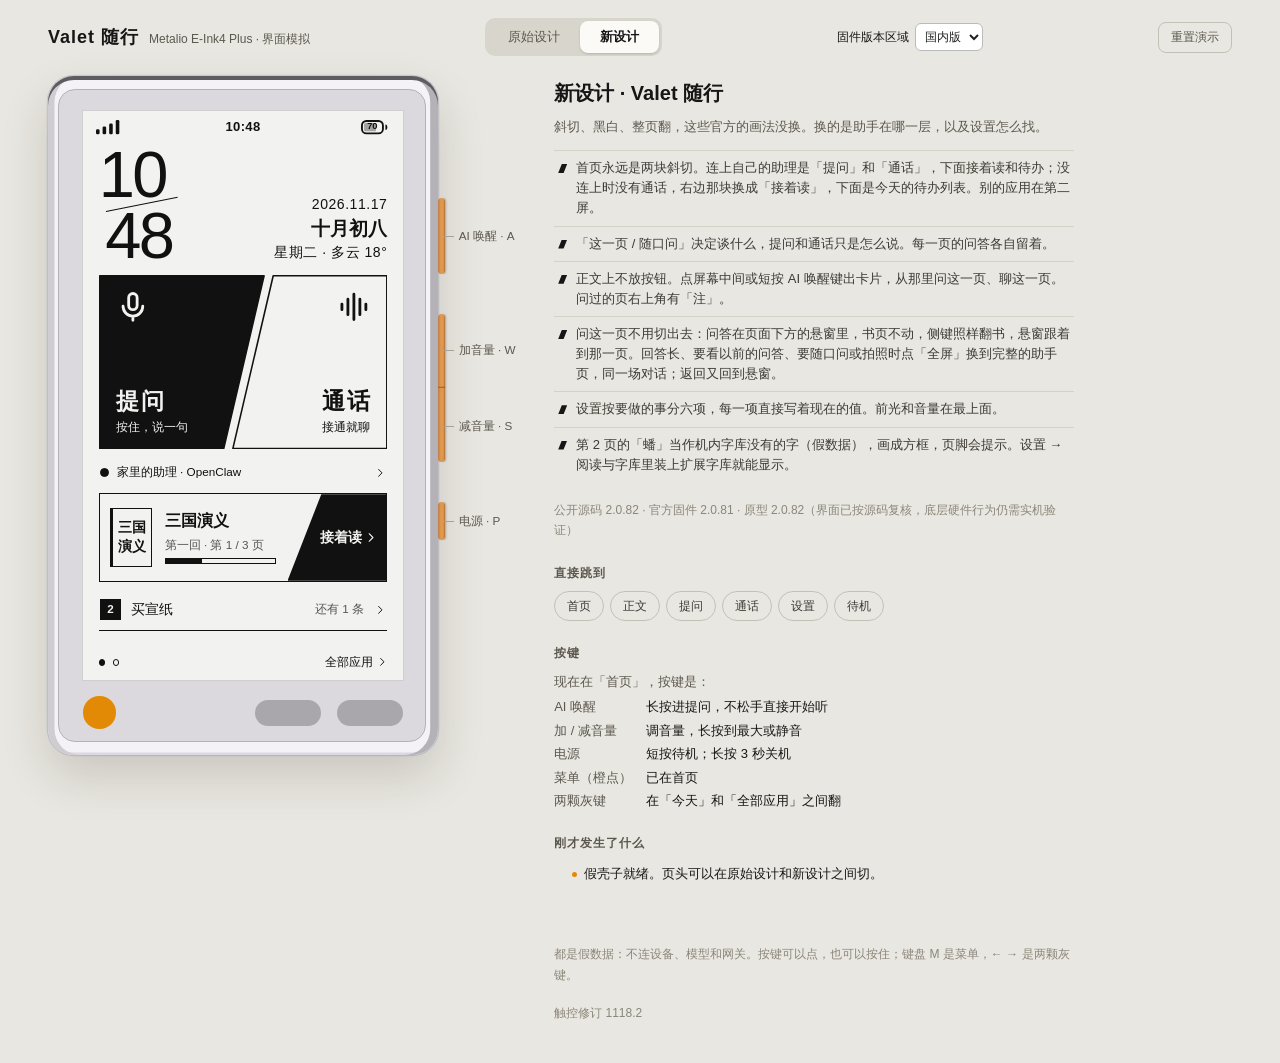
==== commit 373eaec2: "Status bar and quick panel: drawn icons, iPhone-style battery, proxy shield Status bar (every page, " ====
--- a/sim/index.html
+++ b/sim/index.html
@@ -64,6 +64,7 @@
 <script src="live.js"></script>
 <script src="keys.js"></script>
 <script src="keys2.js"></script>
+<script src="local/icons.js"></script>
 <script src="design.js"></script>
 <script src="prompts.js"></script>
 <script src="setup.js"></script>
--- a/sim/design.css
+++ b/sim/design.css
@@ -58,7 +58,6 @@
 .v-clock span:last-child { margin: -3px 0 0 5px; }
 .v-clock i { position: absolute; left: 6px; top: 53px; width: 56px; border-top: 1.2px solid var(--ink); transform: rotate(-11.2deg); transform-origin: left center; }
 .v-date { position: absolute; right: 0; bottom: 9px; text-align: right; }
-.v-date > i { display: block; width: 30px; margin: 0 0 6px auto; border-top: 1px solid var(--ink); }
 .v-date span { display: block; font: 300 10.8px/1.5 "Avenir Next", "PingFang SC", sans-serif; letter-spacing: 0.4px; }
 .v-date b { display: block; font-size: 14.4px; font-weight: 600; line-height: 1.45; }
 
@@ -76,6 +75,19 @@
 .v-call b { margin-right: -2px; }
 .v-ask span, .v-call span { margin-top: 3px; font-size: 9px; white-space: nowrap; }
 .v-call span { background: var(--paper); }
+/* 没有通话时右边这块是「接着读」：同一个位置、同一种排法，多一条进度。 */
+.v-read-block { width: 100px; }
+.v-read-block .v-track { position: absolute; right: 0; top: 46px; width: 58px; height: 4px; }
+.v-read-block span { max-width: 100px; overflow: hidden; text-overflow: ellipsis; }
+.v-todos { flex: none; margin-top: 4px; width: 100%; padding: 0; border: 0; border-top: 1.2px solid var(--ink); background: none; display: flex; flex-direction: column; text-align: left; }
+.v-todos-head { height: 28px; display: flex; align-items: center; gap: 8px; }
+.v-todos-head b { font-size: 10.8px; font-weight: 600; }
+.v-todos-head em { flex: 1; font-style: normal; font-size: 9px; color: var(--g1); }
+.v-todos-head .ic { width: 9px; height: 9px; }
+.v-todos-item { height: 28px; padding: 0 1px; border-top: 1px solid var(--g2); display: flex; align-items: center; gap: 8px; font-size: 10.8px; }
+.v-todos-item > i { flex: none; width: 9px; height: 9px; box-sizing: border-box; border: 1.2px solid var(--ink); }
+.v-todos-item > span { flex: 1; overflow: hidden; white-space: nowrap; text-overflow: ellipsis; }
+.v-todos-none { height: 28px; border-top: 1px solid var(--g2); display: flex; align-items: center; font-size: 9px; color: var(--g1); }
 
 .v-who { flex: none; margin-top: 6px; width: 100%; height: 24px; padding: 0 1px; border: 0; background: none; display: flex; align-items: center; gap: 6px; font-size: 9px; text-align: left; }
 .v-who > i { flex: none; width: 7px; height: 7px; box-sizing: border-box; border: 1.2px solid var(--ink); border-radius: 50%; }
@@ -192,10 +204,11 @@
 .v-talk .v-cam.on { background: var(--ink); color: var(--paper); }
 .v-talk .v-cam .ic { width: 15px; height: 15px; }
 .v-talk .tolive { padding: 0 13px 0 19px; border: 0; background: var(--ink); color: var(--paper); clip-path: polygon(13px 0, 100% 0, 100% 100%, 0 100%); display: flex; align-items: center; gap: 4px; font-size: 10.8px; font-weight: 600; }
-.v-callbar { flex: none; margin: 8px 12px 10px; display: grid; grid-template-columns: 1fr 1fr 1fr; gap: 6px; }
-.v-callbar button { height: 42px; border: 1.2px solid var(--ink); background: none; display: flex; flex-direction: column; align-items: center; justify-content: center; gap: 4px; font-size: 9px; }
-.v-callbar button.on, .v-callbar button.end { background: var(--ink); color: var(--paper); }
-.v-callbar button:disabled { border-style: dashed; color: var(--g2); cursor: default; }
+/* 通话：同一条胶囊，左边两格图标 + 字横排，中间一条短竖线，右边斜切「挂断」与「通话」同形 */
+.v-talk.v-callbar { grid-template-columns: 1.15fr 1fr auto; }   /* 「取消静音」比「打断」长 */
+.v-callbar > button:not(.tolive) { position: relative; padding: 0; border: 0; background: none; display: flex; align-items: center; justify-content: center; gap: 4px; font-size: 10.8px; font-weight: 600; }
+.v-callbar > button[data-interrupt]::before { content: ""; position: absolute; left: 0; top: 25%; height: 50%; border-left: 1.2px solid var(--ink); }
+.v-callbar .ic.stop { width: 10px; height: 10px; }
 .v-solid { height: 32px; padding: 0 14px; border: 0; background: var(--ink); color: var(--paper); display: inline-flex; align-items: center; justify-content: center; gap: 4px; font-size: 10.8px; font-weight: 600; }
 .v-solid .ic { width: 10px; height: 10px; }
 
@@ -418,3 +431,134 @@
 .v2 .calibration { margin: 12px 0; }
 .v2 .calibration h3 { margin: 0 0 8px; font-size: 13px; font-weight: 500; }
 .v2 .calibration .note { margin: 6px 0; font-size: 12px; }
+/* 代理页的测试按钮占满一行，和设备上一样。 */
+.v-fld > .v-line.is-full { width: 100%; }
+/* 网络页多了顶部的状态卡：间距收一点，4G 那一版（状态卡、上网方式、选卡、两行入口、断网时间）一屏放得下。 */
+.v-pane.is-tight { gap: 7px; }
+
+/* 悬窗：正文页下方问这一页、聊这一页，占 3/4 屏（上沿对齐到两行之间，见 v2SnapFloat）。书页留在上面，只刷这一块。外形沿用提问页：页底同一条胶囊，通话是同一个斜切。 */
+.v-float { position: absolute; left: 0; right: 0; bottom: 0; height: 75%; background: var(--paper); display: flex; flex-direction: column; z-index: 3; }
+/* 和书页分开：上沿外面一条抖点阴影（墨水屏只有黑白和抖点），标题栏整条黑底 */
+.v-float::before { content: ""; position: absolute; left: 0; right: 0; top: -5px; height: 5px; background-image: radial-gradient(var(--ink) 0.55px, transparent 0.75px); background-size: 2px 2px; }
+.v-float-head { flex: none; height: 32px; padding: 0 6px 0 14px; background: var(--ink); color: var(--paper); display: flex; align-items: center; gap: 6px; }
+.v-float-head b { font-size: 11.5px; font-weight: 600; letter-spacing: 1px; }
+.v-float-head span { flex: 1; min-width: 0; overflow: hidden; white-space: nowrap; text-overflow: ellipsis; font-size: 9px; }
+.v-float-head .v-txt { padding: 6px 4px; color: var(--paper); }
+.v-float-head .v-float-x { color: var(--paper); }
+.v-float-x { width: 26px; height: 26px; padding: 0; border: 0; background: none; display: grid; place-items: center; }
+.v-float-x .ic { width: 12px; height: 12px; }
+.v-float-body { flex: 1; min-height: 0; overflow: hidden; padding: 10px 14px 4px; display: flex; flex-direction: column; }
+.v-float-body .v-live { height: auto; flex: 1; }
+.v-float-tip { margin: 0; font-size: 10.8px; line-height: 1.6; color: var(--g1); }
+.v-float-sugs { margin-top: auto; border-top: 1.2px solid var(--ink); }
+.v-float-sugs button { width: 100%; height: 30px; padding: 0 2px; border: 0; border-bottom: 1px solid var(--ink); background: none; display: flex; align-items: center; justify-content: space-between; gap: 8px; font-size: 10.8px; text-align: left; }
+.v-float-sugs button:last-child { border-bottom: 0; }
+.v-float-sugs .ic { width: 9px; height: 9px; }
+.v-float-more { margin-top: auto; align-self: flex-start; padding: 4px 0; border: 0; border-bottom: 1px solid var(--ink); background: none; display: flex; align-items: center; gap: 4px; font-size: 9px; }
+.v-float-more .ic { width: 8px; height: 8px; }
+.v-float .v-pages { height: 22px; }
+.v-float .v-talk { margin: 2px 12px 10px; }
+
+/* SS 加密方式的弹出列表：遮罩盖住整屏，面板占下方 76%，列表带常显的滚动条，拖完停在整行上。 */
+/* 阅读卡片开着时盖在正文上的网点层（和弹出列表同一种网点）；卡片在它上面。 */
+.v-shade { position: absolute; inset: 0; z-index: 1; background-image: radial-gradient(var(--ink) 0.5px, transparent 0.7px); background-size: 3px 3px; }
+.panel.v2 .v-read .sheet { z-index: 2; }
+/* 墨水屏没有灰色蒙层：下面的页面盖一层稀疏的网点（看上去发灰，说明被盖住了、点它会关），
+   面板标题用黑底白字，和阅读页悬窗的标题栏一样，一眼看出是浮在页面上的一层。 */
+.v-pick { position: absolute; inset: 0; z-index: 15; background-image: radial-gradient(var(--ink) 0.5px, transparent 0.7px); background-size: 3px 3px; }
+.v-pick-panel { position: absolute; left: 0; right: 0; bottom: 0; height: 76%; box-sizing: border-box; padding: 0 11px 5px; background: var(--paper); display: flex; flex-direction: column; }
+.v-pick-head { height: 32px; flex: none; margin: 0 -11px 6px; padding: 0 6px 0 14px; background: var(--ink); color: var(--paper); display: flex; align-items: center; justify-content: space-between; }
+.v-pick-head b { font-size: 11.5px; font-weight: 600; letter-spacing: 1px; }
+.v-pick-head button { border: 0; background: none; color: var(--paper); padding: 6px 8px 6px 12px; font-size: 9px; text-decoration: underline; }
+.v-pick > .v-pick-panel > p { flex: none; margin: 0 0 4px; font-size: 9px; color: var(--ink); }
+.v-pick-list { flex: none; overflow-y: scroll; padding-right: 8px; scroll-snap-type: y mandatory; overscroll-behavior: contain; scrollbar-width: thin; scrollbar-color: var(--ink) transparent; }
+.v-pick-list::-webkit-scrollbar { width: 3px; }
+.v-pick-list::-webkit-scrollbar-thumb { background: var(--ink); }
+.v-pick-row { width: 100%; height: 31px; box-sizing: border-box; padding: 0 1px; border: 0; border-bottom: 1px solid var(--ink); background: none; display: flex; align-items: center; justify-content: space-between; text-align: left; scroll-snap-align: start; }
+.v-pick-row b { font-size: 10.8px; font-weight: 400; }
+.v-pick-row.on b { font-weight: 700; }
+.v-pick-row em { font-style: normal; font-size: 9px; margin-right: 6px; }
+/* 项少（不用滚）时面板缩到刚好放下，列表不显示滚动条。 */
+.v-pick-panel.fit { height: auto; padding-bottom: 12px; }
+.v-pick-list.fit { overflow-y: hidden; }
+
+/* ── 状态栏（新设计）：三组按同一条中线摆，图标都用 SVG 画，不靠字体基线 ── */
+.panel.v2 .bar.sb { height: 24px; padding: 0 10px; display: grid; grid-template-columns: 1fr auto 1fr; align-items: center; cursor: pointer; }
+.panel.v2 .bar.sb .sb-left { display: flex; align-items: center; gap: 4px; height: 100%; }
+.panel.v2 .bar.sb .c { font-size: 10px; font-weight: 600; letter-spacing: .3px; line-height: 1; }
+.panel.v2 .bar.sb .right { display: flex; align-items: center; justify-content: flex-end; gap: 4px; height: 100%; }
+.sb i { display: flex; align-items: center; justify-content: center; }
+/* 所有图标轮廓都是 10px 高（加上线宽正好和信号格的 11px 一样高），线宽都是 1.5px，不跟着缩放变粗变细 */
+.sb .sbi { height: 9.5px; width: auto; overflow: visible; }
+.sb .sbi :not(.solid) { vector-effect: non-scaling-stroke; stroke-width: 1.5px; }
+/* 盾牌里的两支箭头比外框细一档，小尺寸下不挤成一团 */
+.sb .sb-proxy .sbi path:last-child { stroke-width: 1.05px; }
+/* 4G 信号是实心的柱子，没有线宽撑出来的那圈，直接画 11px 高，和 Wi-Fi（9.5px + 线宽）一样高；块里同理 */
+.sb .sb-sig .sbi, .sb .sb-wifi .sbi { height: 11px; }
+/* 实心图标（Wi-Fi）不吃上面的固定像素线宽：它的线宽就是弧带的粗细和扇形的圆角，写在图形自己身上，跟着图标一起缩放 */
+/* 电池，照 iPhone：没有描边的圆角块，没电的部分浅灰、有电的部分中灰（按电量从左往右），黑色粗体数字铺满整块。
+   进度用灰不用黑，数字始终是白底上的黑字，不用反显。墨水屏能显示 16 级灰（GL16 刷新），电量一般几分钟才变一次。 */
+.sb-batt { position: relative; width: 25px; height: 13px; box-sizing: border-box; border-radius: 4px; margin-right: 3px;
+  background: linear-gradient(90deg, #9c9c9a calc(var(--lvl) * 1%), #dcdcda 0); }
+.sb-batt::after { content: ""; position: absolute; right: -2.6px; top: 4px; width: 1.8px; height: 5px; background: #dcdcda; border-radius: 0 1.2px 1.2px 0; }
+.sb-batt b { position: relative; z-index: 1; font-family: "Helvetica Neue", Arial, sans-serif; font-style: normal; display: flex; align-items: center; gap: .4px;
+  font-size: 9.6px; font-weight: 800; line-height: 1; color: var(--ink); letter-spacing: -.4px; font-variant-numeric: tabular-nums; }
+.sb-batt .bolt { width: 4.4px; height: 7.6px; fill: currentColor; margin-left: .2px; }
+/* 充电时框跟着内容变宽，闪电右边不留多余的空 */
+.sb-batt.charging { width: auto; min-width: 25px; padding: 0 2.4px 0 2.8px; }
+
+/* ── 快捷面板（从状态栏往下拉）── */
+.q-mask { position: absolute; inset: 0; z-index: 14; background-image: radial-gradient(var(--ink) 0.5px, transparent 0.7px); background-size: 3px 3px; }
+.q-panel { position: absolute; left: 0; right: 0; top: 24px; z-index: 15; padding: 10px 10px 14px; background: var(--paper); border-bottom: 1.2px solid var(--ink); display: flex; flex-direction: column; gap: 8px; }
+/* 两块一样宽：1fr 的最小宽度是内容宽，长的小字会把一列撑宽，所以用 minmax(0, 1fr) */
+.q-grid { display: grid; grid-template-columns: repeat(2, minmax(0, 1fr)); gap: 6px; }
+.q-grid .q-tile { min-width: 0; }
+.q-tile { height: 44px; padding: 0 8px; border: 1.2px solid var(--ink); background: var(--paper); color: var(--ink); display: flex; align-items: center; gap: 8px; text-align: left; cursor: pointer; }
+/* 块里的图标：裁到轮廓、一样高（18px），线宽 1.8px；放在 24px 宽的格子里居中，两块的字左边对齐 */
+.q-tile .q-ic { width: 24px; flex: none; display: flex; justify-content: center; }
+/* 等高时 Wi-Fi 比盾牌宽一半，放大后看着大一号。改成都装进同样大的方框（20×20，按比例缩到放得下）：
+   宽的 Wi-Fi 顶满宽、矮一些，高的盾牌顶满高、窄一些，看着一样大 */
+.q-tile .qi { width: 20px; height: 20px; overflow: visible; }
+/* 盾牌是封闭的轮廓，里面还有箭头，同样大的框里看着比 Wi-Fi 的几道弧重，缩一点点找齐 */
+.q-tile[data-quick="proxy"] .qi { width: 19px; height: 19px; }
+.q-tile[data-quick="link"] .qi rect { stroke: none; }
+.q-tile .qi :not(.solid) { vector-effect: non-scaling-stroke; stroke-width: 1.8px; }
+.q-tile[data-quick="proxy"] .qi path:last-child { stroke-width: 1.4px; }
+.q-tile span { min-width: 0; display: flex; flex-direction: column; gap: 2px; }
+.q-tile b { font-size: 10.8px; font-weight: 600; }
+.q-tile em { font-style: normal; font-size: 8.4px; white-space: nowrap; overflow: hidden; text-overflow: ellipsis; }
+/* 开着的块用深灰，不用纯黑：墨水屏能显示灰阶，深灰上的白字照样清楚，看着没那么重 */
+.q-tile.on { background: #4a4a48; border-color: #4a4a48; color: var(--paper); }
+.q-tile.dim { border-style: dashed; }
+.q-tile { position: relative; }
+/* 右上角的小标：反色小方块，和开关同色系 */
+.q-corner { position: absolute; top: 5px; right: 7px; font-style: normal; font-size: 8px; font-weight: 600; line-height: 1; }
+.q-level { height: 24px; display: flex; align-items: center; gap: 7px; font-size: 9px; }
+.q-level .ic { width: 14px; height: 14px; }
+/* 一排左边的图标兼开关：有框，一看就能点；关着时反白（黑底白图标） */
+/* 三个图标一个样子，都不加框：框会让人以为它和色温不是一类东西。前光、音量的图标就是这一排的「0 档」，点它关掉；关了换成划掉的图标，右边写「关」「静音」 */
+.q-switch { width: 24px; height: 22px; flex: none; padding: 0; border: 0; background: transparent; color: var(--ink); display: grid; place-items: center; cursor: pointer; }
+/* 面板里填上的格子也用同一种深灰，和上面两块一致 */
+.q-level .v-blocks button.on { background: #4a4a48; border-color: #4a4a48; }
+.q-switch.label { border-color: transparent; cursor: default; }
+.q-level.dim .v-blocks, .q-level.dim b, .q-level.dim .q-switch { opacity: .45; }
+.q-level .v-blocks { height: 16px; }
+.q-level b { width: 22px; text-align: right; font-weight: 600; white-space: nowrap; }
+.q-tip { margin: 0; font-size: 8.4px; color: var(--g1); }
+.q-grip { align-self: center; width: 34px; height: 3px; border-radius: 2px; background: var(--ink); margin-top: 2px; }
+
+/* 本机图标（sim/local/icons.js）：同一个比例缩放，Wi-Fi 在状态栏 11px、块里 15px 高，其余按各自原来的高矮 */
+.sb .sbi.local { height: calc(var(--h) * 11px / 63.09); width: auto; }
+.q-tile[data-quick] .qi.local { height: calc(var(--h) * 15px / 63.09); width: auto; }
+
+/* 本机电池框：和 Wi-Fi 一样 11px 高；灰色块用中灰（16 级灰里稳的一档），数字黑色粗体 */
+.sb-batt2 { position: relative; display: block; height: 11px; margin-right: 2px; }
+.sb-batt2 svg { height: 100%; width: auto; display: block; overflow: visible; }
+.sb-batt2 .lvl { fill: #a3a3a0; }
+.sb-batt2 b { position: absolute; display: flex; align-items: center; justify-content: center; gap: .3px; font: 700 7.2px/1 "Helvetica Neue", Arial, sans-serif; letter-spacing: -.1px; }
+.sb-batt2 .bolt { width: 3.4px; height: 5.8px; fill: currentColor; }
+/* 本机闪电（sim/local）：比数字略矮，紧贴在数字右边 */
+.sb-batt2 .bolt2 { height: 5.4px; width: auto; fill: currentColor; margin-left: .4px; }
+.q-level .q-rowic { display: block; overflow: visible; }
+.q-level .q-rowic .erase { fill: var(--paper); }
+.sbi .erase, .qi .erase { fill: var(--paper); }
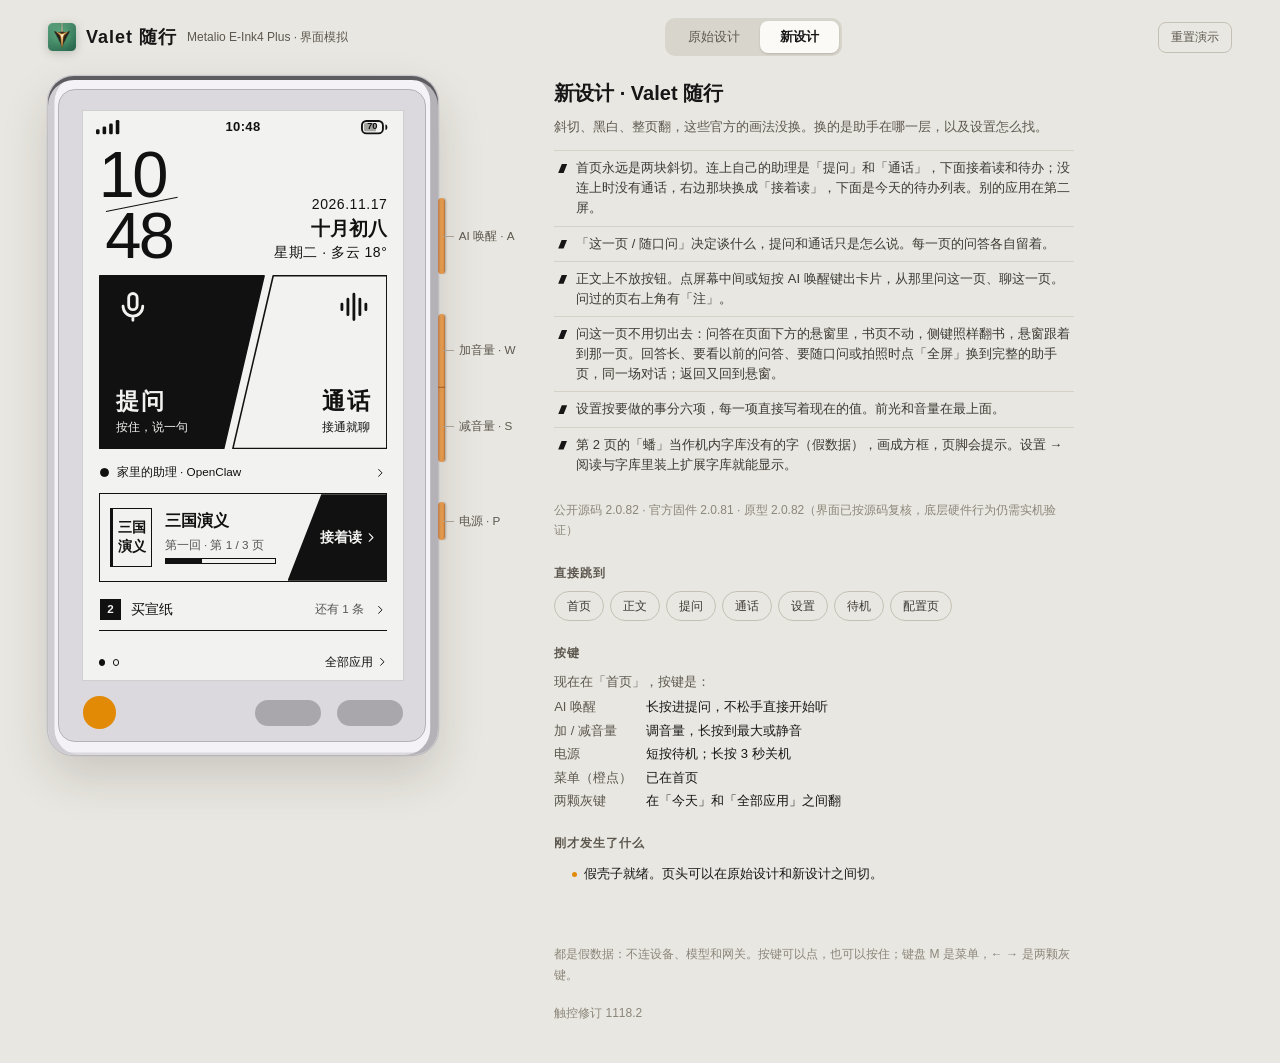
==== commit 517bbc26: "Setup page and sim: compact dark emerald glass UI, Valet badge icon, shared setup HTML" ====
--- a/sim/index.html
+++ b/sim/index.html
@@ -4,6 +4,7 @@
 <meta charset="utf-8" />
 <meta name="viewport" content="width=device-width, initial-scale=1" />
 <title>Valet 随行 · valet-e-ink4-plus</title>
+<link rel="icon" href="assets/valet_icon.png" />
 <link rel="stylesheet" href="sim.css?v=20261118-touch2" />
 <link rel="stylesheet" href="screen.css" />
 <link rel="stylesheet" href="design.css?v=20261118-touch2" />
@@ -12,12 +13,11 @@
 <body>
 <div class="stage">
   <header class="top">
-    <div class="brand"><b>Valet 随行</b><span>Metalio E-Ink4 Plus · 界面模拟</span></div>
+    <div class="brand"><img class="brand-icon" src="assets/valet_icon.png" alt="Valet" /><b>Valet 随行</b><span>Metalio E-Ink4 Plus · 界面模拟</span></div>
     <div class="design-tabs" role="tablist" aria-label="界面设计">
       <button role="tab" data-design="classic">原始设计</button>
       <button role="tab" data-design="v2" class="on">新设计</button>
     </div>
-    <label class="edition-select">固件版本区域 <select id="edition" aria-label="固件区域"><option value="cn">国内版</option><option value="global">国际版</option></select></label>
     <button class="reset" data-reset>重置演示</button>
   </header>
 
@@ -66,9 +66,7 @@
 <script src="keys2.js"></script>
 <script src="local/icons.js"></script>
 <script src="design.js"></script>
-<script src="prompts.js"></script>
 <script src="setup.js"></script>
-<script src="setup-ui.js"></script>
 <script src="sim.js?v=20261118-touch2"></script>
 <script src="touch.js"></script>
 </body>
--- a/sim/sim.css
+++ b/sim/sim.css
@@ -139,7 +139,4 @@
   .top { flex-direction: column; align-items: start; }
 }
 
-.edition-select { font-size: 12px; display:flex; gap:6px; align-items:center; }
-.edition-select select { font:inherit; background:white; color:#222; border:1px solid #bbb; border-radius:6px; padding:5px; }
 .diagnostic-detail { border:1px solid currentColor; padding:12px; margin-bottom:12px; }
-@media(max-width:600px) { .edition-select { width:100%; justify-content:center; } }
--- a/sim/design.css
+++ b/sim/design.css
@@ -6,7 +6,8 @@
 body { font-family: "PingFang SC", "Avenir Next", "Helvetica Neue", sans-serif; }
 .stage { max-width: 1240px; padding: 18px 28px 40px; }
 .top { align-items: center; margin-bottom: 20px; gap: 16px; }
-.brand { display: flex; align-items: baseline; gap: 10px; white-space: nowrap; }
+.brand { display: flex; align-items: center; gap: 10px; white-space: nowrap; }
+.brand-icon { width: 28px; height: 28px; display: block; flex: none; filter: drop-shadow(0 2px 5px rgba(20, 36, 26, 0.22)); }
 .brand b { font-size: 18px; font-weight: 600; letter-spacing: 1px; }
 .brand span { font-size: 12px; color: var(--muted); }
 .design-tabs { display: inline-flex; padding: 3px; background: #d8d5cc; border-radius: 10px; }
@@ -562,3 +563,36 @@
 .q-level .q-rowic { display: block; overflow: visible; }
 .q-level .q-rowic .erase { fill: var(--paper); }
 .sbi .erase, .qi .erase { fill: var(--paper); }
+/* Wi-Fi 省电睡下：扇形变灰（真机上是 50% 格点，黑白屏也能看出灰） */
+.sb .sb-wifi.asleep .sbi { opacity: .35; }
+
+/* 选字：选中的字反显（深灰底白字），底下卡片列出几个现成的问题 */
+.v-read .read-body [data-ch].sel { background: #4a4a48; color: var(--paper); box-shadow: 1px 0 0 #4a4a48, -1px 0 0 #4a4a48; }   /* 影子补上字间的细缝 */
+/* 选中后浮在字旁边的卡片：黑底白字，几乎整屏宽。上面几行预设问题，下面一排 查字典 / 整句 / 问 AI。
+   上面放得下就在选中的字上面，不然在下面；小三角指着选中的字 */
+.v-selpop { position: absolute; z-index: 5; width: calc(100% - 16px); background: var(--ink); color: var(--paper); border-radius: 8px; }
+.v-pop-qs { padding: 4px 0; }
+.v-pop-qs button { width: 100%; min-height: 32px; padding: 5px 12px; border: 0; background: none; color: inherit; display: flex; align-items: center; gap: 8px; text-align: left; font-size: 11px; line-height: 1.35; }
+.v-pop-qs button + button { border-top: 1px solid #5a5a58; }
+.v-pop-qs .ic { flex: none; width: 13px; height: 13px; }
+.v-pop-tip { margin: 6px 12px 2px; font-size: 10.5px; line-height: 1.5; }
+.v-pop-tools { display: grid; grid-template-columns: repeat(3, minmax(0, 1fr)); border-top: 1px solid #8a8a88; }
+.v-pop-tools button { height: 48px; border: 0; background: none; color: inherit; display: flex; flex-direction: column; align-items: center; justify-content: center; gap: 4px; font-size: 10px; }
+.v-pop-tools button:first-child { border-bottom-left-radius: 8px; }
+.v-pop-tools button:last-child { border-bottom-right-radius: 8px; }
+.v-pop-tools .ic { width: 16px; height: 16px; }
+.v-pop-tools button.on { background: var(--paper); color: var(--ink); box-shadow: inset 0 0 0 2px var(--ink); }   /* 整句按下去：反白 */
+.v-pop-tools button:disabled { opacity: .38; }
+.v-pop-arrow { position: absolute; bottom: -5px; width: 10px; height: 10px; margin-left: -5px; background: var(--ink); transform: rotate(45deg); }
+.v-selpop.below .v-pop-arrow { bottom: auto; top: -5px; }
+/* 选中范围两头的把手：一根竖线加一个圆点（开头的点在上，结尾的点在下），按住拖动改范围。
+   放在字里面绝对定位，不改排版；透明的宽条是手指按的地方 */
+.v-read .read-body { touch-action: none; }
+.v-read .read-body [data-ch].sel { position: relative; }
+.v-hdl { position: absolute; top: -12px; bottom: -14px; width: 22px; z-index: 2; cursor: ew-resize; }
+.v-hdl.s { left: -11px; }
+.v-hdl.e { right: -11px; }
+.v-hdl::before { content: ""; position: absolute; left: 10px; top: 10px; bottom: 10px; width: 2px; background: var(--ink); }
+.v-hdl::after { content: ""; position: absolute; left: 6px; width: 10px; height: 10px; border-radius: 50%; background: var(--ink); }
+.v-hdl.s::after { top: 2px; }
+.v-hdl.e::after { bottom: 2px; }
--- a/sim/setup.css
+++ b/sim/setup.css
@@ -29,139 +29,9 @@
 .sw-view button.is-on { background: #fff; color: var(--ink); font-weight: 600; box-shadow: 0 1px 2px rgba(30, 24, 10, .15); }
 .sw-x { width: 26px; height: 26px; border: 0; border-radius: 6px; background: none; font-size: 18px; line-height: 1; color: var(--muted); cursor: pointer; }
 .sw-x:hover { background: #d9d5c9; }
-.sw-scroll { flex: 1; overflow: auto; }
-.sw-page { max-width: 620px; margin: 0 auto; padding: 4px 22px 28px; }
 
-/* 页头 */
-.sw-head { height: 68px; display: flex; align-items: center; justify-content: space-between; gap: 14px; }
-.sw-brand { display: flex; align-items: center; gap: 9px; min-width: 0; }
-.sw-mark { width: 30px; height: 30px; display: grid; place-items: center; border-radius: 8px; background: var(--ink); color: #fff; font-weight: 700; font-size: 15px; flex: none; }
-.sw-brand b { font-size: 15px; letter-spacing: .2px; }
-.sw-brand i { width: 1px; height: 18px; background: var(--line); flex: none; }
-.sw-brand h1 { font-size: 17px; font-weight: 650; white-space: nowrap; }
-.sw-lang { position: relative; display: grid; grid-template-columns: 1fr 1fr; width: 92px; height: 32px; padding: 3px; border-radius: 10px; background: #e9e5da; flex: none; }
-.sw-lang span { position: absolute; top: 3px; bottom: 3px; left: 3px; width: calc(50% - 3px); border-radius: 7px; background: #fff; box-shadow: 0 1px 3px rgba(30, 24, 10, .15); transition: transform .18s; }
-.sw-lang[data-selected="en"] span { transform: translateX(100%); }
-.sw-lang button { position: relative; border: 0; background: none; font-size: 12px; font-weight: 600; color: var(--muted); cursor: pointer; }
-.sw-lang[data-selected="zh"] button:first-of-type, .sw-lang[data-selected="en"] button:last-of-type { color: var(--ink); }
+/* 窗口里嵌的是设备上的真页面（sim/valet_setup.html） */
+.sw-frame { flex: 1; width: 100%; border: 0; background: #060d0a; }
 
-/* 设备状态条 */
-.sw-device { margin-bottom: 14px; padding: 9px 14px; display: flex; align-items: center; gap: 9px; background: var(--card); border: 1px solid var(--line); border-radius: 10px; font-size: 12px; color: var(--muted); }
-.sw-device i { width: 8px; height: 8px; border-radius: 50%; background: #4f9667; box-shadow: 0 0 0 4px #4f966716; flex: none; }
-
-/* 卡片 */
-.sw-card { margin-bottom: 14px; padding: 6px 20px 20px; background: var(--card); border: 1px solid var(--line); border-radius: 14px; }
-.sw-card-head { padding: 14px 0 10px; display: flex; align-items: center; justify-content: space-between; }
-.sw-card-head h2 { font-size: 16px; font-weight: 650; }
-.sw-card-head span { min-width: 22px; height: 22px; padding: 0 7px; display: grid; place-items: center; border-radius: 11px; background: var(--soft); font-size: 12px; color: var(--muted); }
-.sw-empty { padding: 14px; border-radius: 9px; background: #faf9f5; color: var(--muted); font-size: 13px; }
-.sw-item { margin-top: 8px; padding: 12px 14px; display: flex; align-items: center; justify-content: space-between; gap: 12px; border: 1px solid var(--line); border-radius: 11px; }
-.sw-item.is-cur { border-color: #ecc98a; background: #fffaf0; }
-.sw-item h3 { font-size: 14px; font-weight: 650; display: flex; align-items: center; gap: 8px; }
-.sw-item p { font-size: 12px; color: var(--muted); overflow-wrap: anywhere; }
-.sw-tag { font-style: normal; padding: 0 7px; border-radius: 5px; background: #fbe8c2; color: #8a5200; font-size: 11px; font-weight: 600; }
-.sw-caps { margin-top: 4px; display: flex; flex-wrap: wrap; gap: 3px 12px; }
-.sw-caps span { font-size: 11.5px; color: var(--ok); }
-.sw-caps .is-warn { color: var(--warn); font-weight: 600; }
-.sw-act { display: flex; gap: 6px; flex: none; }
-.sw button { min-height: 34px; padding: 5px 14px; border: 1px solid var(--line); border-radius: 9px; background: #fff; cursor: pointer; font-weight: 550; transition: background .15s, border-color .15s; }
-.sw button:hover:not(:disabled) { background: var(--soft); border-color: #cfc9ba; }
-.sw button:disabled { opacity: .4; cursor: not-allowed; }
-.sw button.sw-primary { background: var(--ink); border-color: var(--ink); color: #fff; }
-.sw button.sw-primary:hover:not(:disabled) { background: #3a362d; }
-.sw button.sw-quiet { background: none; border-color: transparent; color: var(--muted); }
-.sw button:focus-visible, .sw input:focus-visible, .sw textarea:focus-visible, .sw select:focus-visible, .sw summary:focus-visible { outline: 3px solid #f2c47a; outline-offset: 2px; }
-.sw-row { display: flex; align-items: center; flex-wrap: wrap; gap: 8px 10px; }
-/* 三步 */
-.sw-steps > section { position: relative; padding: 0 0 18px 42px; }
-.sw-steps > section::before { content: ""; position: absolute; left: 13px; top: 30px; bottom: 2px; width: 1px; background: var(--line); }
-.sw-steps > section:last-child { padding-bottom: 0; }
-.sw-steps > section:last-child::before { display: none; }
-.sw-sh { display: block; padding-top: 2px; }
-.sw-sh h3 { font-size: 14.5px; font-weight: 650; }
-.sw-sh p { margin-top: 2px; font-size: 12.5px; color: var(--muted); }
-.sw-n { position: absolute; left: 0; top: 0; width: 27px; height: 27px; display: grid; place-items: center; border-radius: 50%; background: var(--soft); border: 1px solid var(--line); font-size: 12.5px; font-weight: 700; color: var(--muted); }
-.sw-n.is-ok { background: var(--ok); border-color: var(--ok); color: #fff; }
-.sw-body { margin-top: 12px; }
-.sw-seg { margin: 0 0 12px; padding: 0; border: 0; }
-.sw-seg legend { padding: 0; margin-bottom: 5px; font-size: 12px; color: var(--muted); }
-.sw-seg > div { display: inline-flex; padding: 3px; border: 1px solid var(--line); border-radius: 10px; background: var(--soft); }
-.sw-seg label { position: relative; display: flex; cursor: pointer; }
-.sw-seg input { position: absolute; width: 1px; height: 1px; opacity: 0; }
-.sw-seg span { padding: 4px 16px; border-radius: 7px; font-size: 13px; font-weight: 600; color: var(--muted); }
-.sw-seg input:checked + span { background: #fff; color: var(--ink); box-shadow: 0 0 0 1px var(--line), 0 1px 2px rgba(30, 24, 10, .08); }
-.sw-seg input:focus-visible + span { outline: 3px solid #f2c47a; outline-offset: 2px; }
-.sw-note { font-size: 12px; color: var(--muted); flex: 1; min-width: 160px; }
-.sw-note.is-err { color: var(--err); }
-.sw-prompt { margin-top: 12px; }
-.sw-prompt summary { cursor: pointer; font-size: 12.5px; color: var(--muted); }
-.sw-prompt pre { margin: 8px 0 0; max-height: 240px; overflow: auto; padding: 12px 14px; border: 1px solid var(--line); border-radius: 9px; background: #faf9f5; font: 11.5px/1.7 ui-monospace, "SF Mono", Menlo, monospace; white-space: pre-wrap; overflow-wrap: anywhere; }
-.sw-scope { margin-top: 12px; border: 1px solid var(--line); border-radius: 10px; overflow: hidden; }
-.sw-scope > div { display: grid; grid-template-columns: 58px 1fr; gap: 10px; padding: 8px 12px; font-size: 12px; }
-.sw-scope > div + div { border-top: 1px solid var(--line); }
-.sw-scope dt { font-weight: 650; }
-.sw-scope > div:nth-child(1) dt { color: var(--ok); }
-.sw-scope > div:nth-child(2) dt { color: var(--warn); }
-.sw-scope > div:nth-child(3) dt { color: var(--err); }
-.sw-scope dd { color: #4a463c; }
-
-/* 粘贴回复 */
-.sw textarea { width: 100%; min-height: 108px; padding: 10px 12px; resize: vertical; border: 1px solid #d9d4c7; border-radius: 9px; background: #fff; font: 12px/1.65 ui-monospace, "SF Mono", Menlo, monospace; }
-.sw textarea::placeholder, .sw input::placeholder { color: #aaa597; }
-.sw-hint { margin-top: 8px; font-size: 12px; color: var(--muted); }
-.sw-got { margin-top: 10px; border: 1px solid var(--line); border-radius: 10px; overflow: hidden; }
-.sw-got > div { display: grid; grid-template-columns: 62px 1fr; gap: 10px; align-items: baseline; padding: 7px 12px; font-size: 12.5px; }
-.sw-got > div + div { border-top: 1px solid var(--line); }
-.sw-got dt { color: var(--muted); }
-.sw-got dd { overflow-wrap: anywhere; }
-.sw-got code { font: 12px ui-monospace, "SF Mono", Menlo, monospace; }
-.sw-got small { color: var(--muted); }
-.sw-got .is-ok dd::before, .sw-got .is-bad dd::before { margin-right: 6px; font-weight: 700; }
-.sw-got .is-ok dd::before { content: "✓"; color: var(--ok); }
-.sw-got .is-bad dd::before { content: "×"; color: var(--err); }
-.sw-prob { margin-top: 8px; padding-left: 18px; font-size: 12.5px; color: var(--err); }
-.sw-prob li + li { margin-top: 3px; }
-.sw-warn { margin-top: 8px; font-size: 12.5px; color: var(--warn); }
-.sw-field { display: block; margin-top: 14px; font-size: 12px; font-weight: 600; }
-.sw-field input { display: block; width: 100%; margin-top: 5px; padding: 8px 12px; border: 1px solid #d9d4c7; border-radius: 9px; background: #fff; font-size: 13.5px; font-weight: 400; }
-.sw-chips { margin-top: 8px; display: flex; flex-wrap: wrap; gap: 6px; }
-.sw .sw-chips button { min-height: 26px; padding: 1px 11px; border-radius: 13px; font-size: 12px; font-weight: 500; color: #5d584b; }
-
-/* 连接测试 */
-.sw-run { margin-top: 14px; list-style: none; border: 1px solid var(--line); border-radius: 10px; overflow: hidden; }
-.sw-run:empty { display: none; }
-.sw-run li { display: flex; gap: 11px; padding: 9px 12px; }
-.sw-run li + li { border-top: 1px solid var(--line); }
-.sw-dot { width: 20px; height: 20px; flex: none; display: grid; place-items: center; margin-top: 1px; border-radius: 50%; border: 1.5px solid #d3cec1; font-size: 12px; font-weight: 700; color: #fff; }
-.sw-run li.is-ok .sw-dot { background: var(--ok); border-color: var(--ok); }
-.sw-run li.is-warn .sw-dot { background: var(--warn); border-color: var(--warn); }
-.sw-run li.is-err .sw-dot { background: var(--err); border-color: var(--err); }
-.sw-run li.is-run .sw-dot { border-color: var(--accent); }
-.sw-spin { width: 10px; height: 10px; border: 2px solid #f1d4a2; border-top-color: var(--accent); border-radius: 50%; animation: sw-turn .8s linear infinite; }
-@keyframes sw-turn { to { transform: rotate(360deg); } }
-.sw-run li.is-todo { color: #9a9586; }
-.sw-run b { font-size: 13px; font-weight: 600; }
-.sw-run p { font-size: 12px; color: var(--muted); overflow-wrap: anywhere; }
-.sw-run li.is-err p { color: var(--err); }
-.sw-run li.is-warn p { color: var(--warn); }
-.sw-banner { margin-top: 14px; padding: 14px 16px; border-radius: 11px; border: 1px solid; }
-.sw-banner b { font-size: 14px; }
-.sw-banner p { margin-top: 3px; font-size: 12.5px; }
-.sw-banner .sw-row { margin-top: 12px; }
-.sw-banner.is-ok { background: #eef6f0; border-color: #bcd8c5; }
-.sw-banner.is-ok b { color: var(--ok); }
-.sw-banner.is-warn { background: #fdf4e3; border-color: #ecce94; }
-.sw-banner.is-warn b { color: var(--warn); }
-.sw-banner.is-err { background: #fbeeeb; border-color: #e5bdb5; }
-.sw-banner.is-err b { color: var(--err); }
-.sw-foot { margin: 4px 4px 0; font-size: 11.5px; color: var(--muted); }
-
-/* 只在模拟器里有 */
-.sw-demo { margin: 18px 0 0; padding: 12px 14px; border: 1.5px dashed #c9c3b3; border-radius: 11px; display: grid; gap: 9px; font-size: 12px; color: var(--muted); }
-.sw-demo b { color: #5d584b; }
-.sw-demo label { display: flex; align-items: center; gap: 8px; }
-.sw-demo select { flex: 1; padding: 5px 8px; border: 1px solid #d9d4c7; border-radius: 8px; background: #fff; }
-.sw.phone .sw-page { padding-left: 16px; padding-right: 16px; }
-.sw.phone .sw-card { padding-left: 14px; padding-right: 14px; }
-.sw.phone .sw-item { flex-direction: column; align-items: stretch; }
+/* 小窗开着时，页面底部让出一点 */
 body.sw-on .stage { padding-bottom: 40px; }
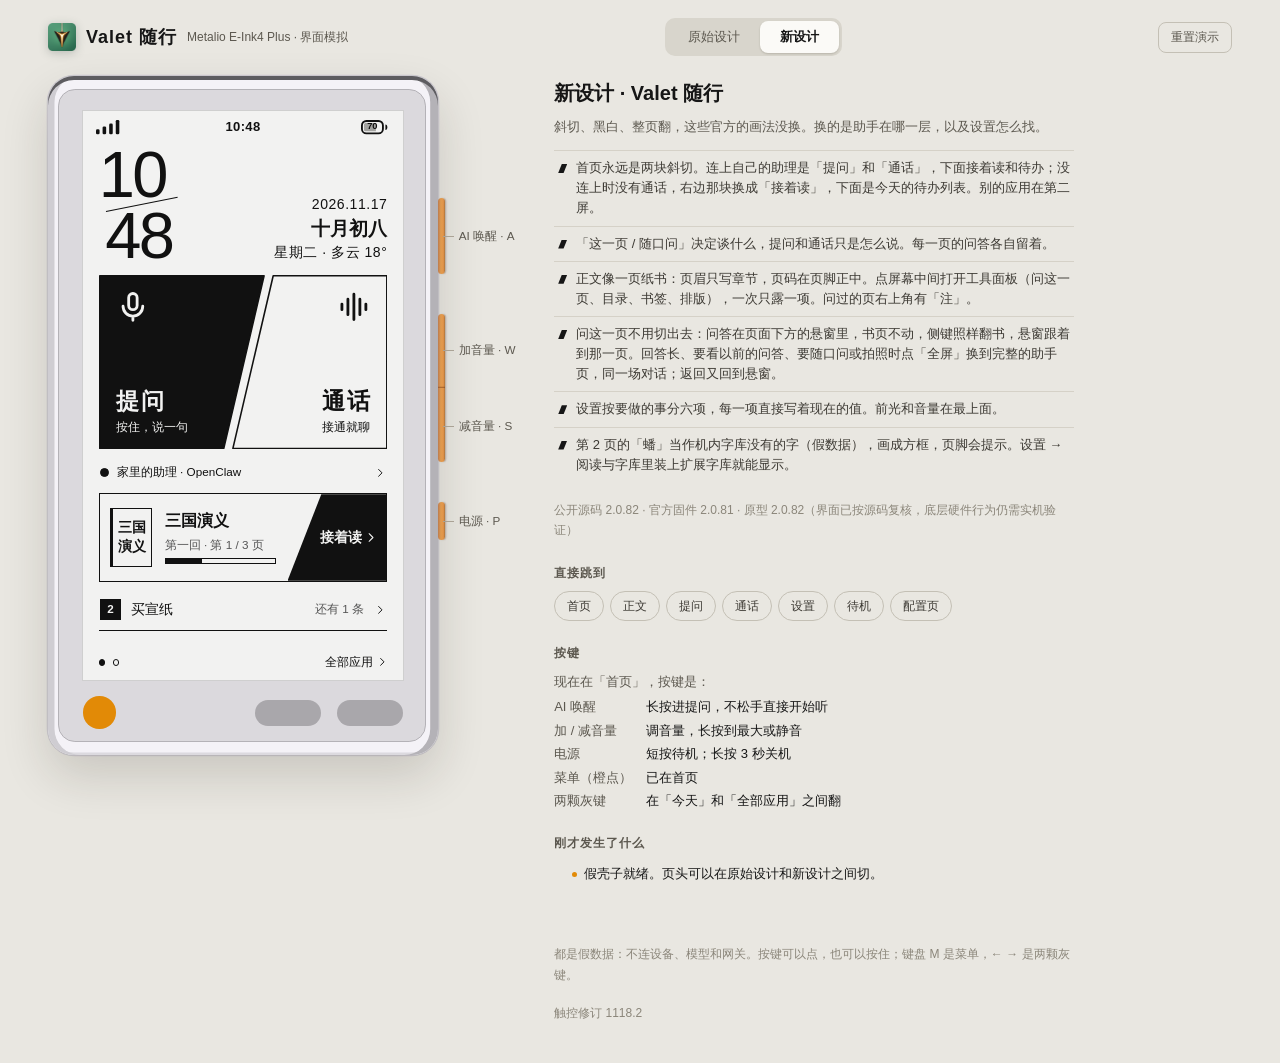
==== commit 3484b2ab: "Sim: paper reading page and a one-screen reading home The page header is the chapter only, with the " ====
--- a/sim/index.html
+++ b/sim/index.html
@@ -7,7 +7,7 @@
 <link rel="icon" href="assets/valet_icon.png" />
 <link rel="stylesheet" href="sim.css?v=20261118-touch2" />
 <link rel="stylesheet" href="screen.css" />
-<link rel="stylesheet" href="design.css?v=20261118-touch2" />
+<link rel="stylesheet" href="design.css?v=20261125-readhome" />
 <link rel="stylesheet" href="setup.css" />
 </head>
 <body>
@@ -65,7 +65,8 @@
 <script src="keys.js"></script>
 <script src="keys2.js"></script>
 <script src="local/icons.js"></script>
-<script src="design.js"></script>
+<script src="design.js?v=20261125-readhome"></script>
+<script src="library.js"></script>
 <script src="setup.js"></script>
 <script src="sim.js?v=20261118-touch2"></script>
 <script src="touch.js"></script>
--- a/sim/design.css
+++ b/sim/design.css
@@ -213,11 +213,45 @@
 .v-solid { height: 32px; padding: 0 14px; border: 0; background: var(--ink); color: var(--paper); display: inline-flex; align-items: center; justify-content: center; gap: 4px; font-size: 10.8px; font-weight: 600; }
 .v-solid .ic { width: 10px; height: 10px; }
 
-/* 正文 */
-.v-read .read-head { align-items: center; padding: 6px 14px 4px; min-height: 28px; box-sizing: border-box; }
-.v-read .read-foot { align-items: center; }
-.v-mark { width: 16px; height: 16px; padding: 0; border: 1px solid var(--ink); border-radius: 50%; background: none; color: var(--ink); font: 600 9px/1 "Songti SC", serif; }
+/* 正文：页眉只放章节（回次一行、回目一行），页码在页脚正中，像纸书。 */
+.v-read .read-head { align-items: flex-start; padding: 8px 18px 2px; min-height: 36px; box-sizing: border-box; }
+.v-read .read-foot { position: relative; align-items: center; justify-content: space-between; padding: 4px 18px 8px; min-height: 22px; }
+.v-read .read-foot b { position: absolute; left: 50%; transform: translateX(-50%); font: 500 10px/1 "Songti SC", "Source Han Serif SC", serif; letter-spacing: 1px; }
+.v-chap { display: flex; flex-direction: column; gap: 1px; min-width: 0; }
+.v-chap b { font: 600 11px/1.3 "Songti SC", "Source Han Serif SC", serif; letter-spacing: 1px; }
+.v-chap em { font-style: normal; font: 400 9px/1.3 "Songti SC", "Source Han Serif SC", serif; color: var(--g1); letter-spacing: 0.5px; white-space: nowrap; overflow: hidden; text-overflow: ellipsis; }
+.v-read .read-body { padding: 6px 22px 2px; }
+.v-mark { width: 16px; height: 16px; margin-top: 1px; padding: 0; border: 1px solid var(--ink); border-radius: 50%; background: none; color: var(--ink); font: 600 9px/1 "Songti SC", serif; }
 .v-miss { padding: 0 0 1px; border: 0; border-bottom: 1px solid var(--ink); background: none; color: var(--ink); font-size: 9px; }
+/* 点屏幕中间：下方工具面板。首页四行（问、目录、书签、排版），点进去才是那一项，不再用页签表单。 */
+.v-tool { position: absolute; left: 0; right: 0; bottom: 0; z-index: 2; max-height: 72%; background: var(--paper); display: flex; flex-direction: column; }
+.v-tool::before { content: ""; position: absolute; left: 0; right: 0; top: -5px; height: 5px; background-image: radial-gradient(var(--ink) 0.55px, transparent 0.75px); background-size: 2px 2px; }
+.v-tool-head { flex: none; height: 32px; padding: 0 4px 0 8px; background: var(--ink); color: var(--paper); display: flex; align-items: center; gap: 4px; }
+.v-tool-head b { flex: 1; font-size: 11.5px; font-weight: 600; letter-spacing: 1px; }
+.v-tool-head button { width: 28px; height: 28px; padding: 0; border: 0; background: none; color: var(--paper); display: grid; place-items: center; }
+.v-tool-head .ic { width: 13px; height: 13px; }
+.v-tool-body { flex: 1; min-height: 0; overflow: hidden; padding: 2px 0 8px; }
+.v-tool-home button { width: 100%; height: 40px; padding: 0 14px; border: 0; border-bottom: 1px solid var(--ink); background: none; display: flex; align-items: center; gap: 10px; text-align: left; }
+.v-tool-home button:last-child { border-bottom: 0; }
+.v-tool-home .ic { width: 16px; height: 16px; flex: none; }
+.v-tool-home .chev { width: 9px; height: 9px; margin-left: auto; }
+.v-tool-home span { min-width: 0; display: flex; flex-direction: column; gap: 1px; }
+.v-tool-home b { font-size: 12px; font-weight: 600; }
+.v-tool-home em { font-style: normal; font-size: 9px; color: var(--g1); white-space: nowrap; overflow: hidden; text-overflow: ellipsis; }
+.v-tool-row { width: 100%; min-height: 36px; padding: 6px 14px; border: 0; border-bottom: 1px solid var(--ink); background: none; display: flex; align-items: baseline; gap: 10px; text-align: left; font-size: 11px; }
+.v-tool-row b { flex: none; font-weight: 600; }
+.v-tool-row span { color: var(--g1); white-space: nowrap; overflow: hidden; text-overflow: ellipsis; }
+.v-tool-row.on b::before { content: ""; display: inline-block; width: 6px; height: 9px; margin-right: 6px; background: var(--ink); clip-path: polygon(40% 0, 100% 0, 60% 100%, 0 100%); vertical-align: -1px; }
+.v-tool-empty { margin: 8px 14px; font-size: 10px; line-height: 1.6; color: var(--g1); }
+.v-tool-add { width: calc(100% - 28px); height: 30px; margin: 8px 14px 2px; border: 1.2px solid var(--ink); background: none; font-size: 11px; font-weight: 600; }
+.v-type { padding: 6px 14px 4px; display: flex; flex-direction: column; gap: 6px; }
+.v-type > label { font-size: 9px; color: var(--g1); }
+.v-type-size { display: flex; align-items: stretch; height: 28px; border: 1.2px solid var(--ink); }
+.v-type-size > button { width: 40px; border: 0; background: none; font-size: 11px; }
+.v-type-size > b { width: 36px; border-left: 1px solid var(--ink); border-right: 1px solid var(--ink); display: grid; place-items: center; font: 600 12px "Avenir Next", sans-serif; }
+.v-type-size .v-seg { flex: 1; border: 0; }
+.v-type-size .v-seg button { height: auto; font-size: 9px; border-left: 1px solid var(--ink); }
+.v-type .v-pack { margin-top: 2px; }
 .panel.v2 .sheet { padding: 10px 12px 12px; background: var(--paper); border-top: 1.2px solid var(--ink); display: flex; flex-direction: column; gap: 6px; }
 .v-sheet-ai { display: grid; grid-template-columns: 1fr 1fr; gap: 6px; margin-bottom: 2px; }
 .v-sheet-ai button { height: 32px; border: 1.2px solid var(--ink); background: none; display: flex; align-items: center; justify-content: center; gap: 5px; font-size: 10.8px; font-weight: 600; }
@@ -316,8 +350,42 @@
 .v-old .about span { font-size: 9px; color: var(--g1); margin-top: 2px; }
 
 /* 其余应用：官方的结构，统一页头和线条 */
-.v-app { position: relative; flex: 1; min-height: 0; }
+.v-app { position: relative; flex: 1; min-height: 0; overflow: hidden; }
 .v-app > div { height: 100%; }
+
+/* 阅读首页：一屏放完，不滚动。进度条、本周、最近、书架。 */
+.v-readhome { padding-bottom: 8px; }
+.v-rh-now { flex: none; margin: 10px 12px 0; height: 64px; padding: 0 10px 0 8px; border: 1.2px solid var(--ink); background: none; display: flex; align-items: center; gap: 10px; text-align: left; }
+.rh-cover { box-sizing: border-box; border: 1px solid var(--ink); border-left-width: 3px; background: var(--paper); color: var(--ink); display: flex; align-items: center; justify-content: center; text-align: center; font: 600 11px/1.3 "Songti SC", "Source Han Serif SC", serif; }
+.v-rh-now .rh-cover { flex: none; width: 36px; height: 50px; }
+.v-rh-now > span { flex: 1; min-width: 0; display: flex; flex-direction: column; gap: 4px; }
+.v-rh-now b { font-size: 13px; font-weight: 600; }
+.v-rh-now em { font-style: normal; font-size: 9px; color: var(--g1); }
+.v-rh-now .v-track { width: 100%; }
+.v-rh-pct { flex: none; font: 600 16px/1 "Avenir Next", sans-serif; }
+.v-rh-week { flex: none; margin: 10px 12px 0; display: grid; grid-template-columns: auto 1fr; grid-template-rows: 1fr auto; column-gap: 10px; height: 52px; }
+.v-rh-week > div:first-child { grid-row: 1 / 3; display: flex; flex-direction: column; justify-content: center; gap: 2px; }
+.v-rh-week b { font-size: 11px; font-weight: 600; }
+.v-rh-week span { font-size: 9px; color: var(--g1); }
+.v-rh-chart { display: flex; align-items: flex-end; gap: 4px; }
+.v-rh-chart i { flex: 1; background: var(--g2); min-height: 3px; }
+.v-rh-chart i.on { background: var(--ink); }
+.v-rh-days { display: flex; }
+.v-rh-days span { flex: 1; text-align: center; font-size: 8px; color: var(--g1); }
+.v-rh-stats { flex: none; margin: 8px 12px 0; display: grid; grid-template-columns: 1fr 1fr 1fr; text-align: center; border-top: 1px solid var(--ink); border-bottom: 1px solid var(--ink); }
+.v-rh-stats div { padding: 6px 0; border-left: 1px solid var(--ink); }
+.v-rh-stats div:first-child { border-left: 0; }
+.v-rh-stats b { display: block; font-size: 13px; }
+.v-rh-stats span { font-size: 8px; color: var(--g1); }
+.v-rh-h { flex: none; margin: 8px 12px 4px; font-size: 10px; font-weight: 600; }
+.v-rh-recent { flex: 1; min-height: 0; margin: 0 12px; display: flex; gap: 8px; }
+.v-rh-recent .rh-cover { flex: 1; height: auto; width: auto; font-size: 14px; }
+.v-rh-recent .rh-cover.empty { font: 10px "PingFang SC", sans-serif; font-weight: 400; color: var(--g1); background: none; border-style: dashed; border-left-width: 1px; }
+.v-rh-shelf { flex: none; margin: 8px 12px 0; height: 36px; padding: 0 10px; border: 0; background: var(--ink); color: var(--paper); display: flex; align-items: center; gap: 8px; text-align: left; }
+.v-rh-shelf .ic { width: 14px; height: 14px; }
+.v-rh-shelf b { font-size: 12px; font-weight: 600; }
+.v-rh-shelf span { flex: 1; font-size: 9px; opacity: .8; }
+.v-rh-shelf .chev { width: 9px; height: 9px; }
 .panel.v2 .seg { border: 1.2px solid var(--ink); }
 .panel.v2 .seg.pill { border-radius: 0; align-self: stretch; }
 .panel.v2 .seg.pill button { flex: 1; }
@@ -596,3 +664,53 @@
 .v-hdl::after { content: ""; position: absolute; left: 6px; width: 10px; height: 10px; border-radius: 50%; background: var(--ink); }
 .v-hdl.s::after { top: 2px; }
 .v-hdl.e::after { bottom: 2px; }
+
+/* 书架 · 书库（OPDS 订阅） */
+.v-lib { gap: 8px; }
+.v-lsearch { flex: none; height: 30px; display: flex; align-items: center; gap: 6px; padding: 0 6px; border: 1.2px solid var(--ink); }
+.v-lsearch .ic { width: 12px; height: 12px; flex: none; }
+.v-lsearch input { flex: 1; min-width: 0; border: 0; outline: none; background: none; color: var(--ink); font-size: 10.8px; }
+.v-lsearch button { border: 0; background: none; font-size: 9px; text-decoration: underline; padding: 4px 2px; }
+.v-lhint { margin: 0; flex: none; font-size: 9px; color: var(--g1); }
+.v-lsec { flex: none; }
+.v-lsec h4 { margin: 2px 0 5px; padding-top: 6px; border-top: 1.2px solid var(--ink); font-size: 10.8px; font-weight: 600; }
+.v-lcovers { display: grid; grid-template-columns: repeat(3, 1fr); gap: 8px; }
+.v-lcovers button { min-width: 0; padding: 0; border: 0; background: none; text-align: left; display: flex; flex-direction: column; gap: 2px; }
+.v-lcovers span { font-size: 9px; font-weight: 600; white-space: nowrap; overflow: hidden; text-overflow: ellipsis; }
+.v-lcovers em { font-style: normal; font-size: 8px; color: var(--g1); white-space: nowrap; overflow: hidden; text-overflow: ellipsis; }
+.v-lcover { position: relative; height: 72px; box-sizing: border-box; padding: 7px 5px 5px 9px; border: 1.2px solid var(--ink); display: flex; flex-direction: column; justify-content: space-between; font-style: normal; overflow: hidden; }
+.v-lcover::before { content: ""; position: absolute; left: 3px; top: 0; bottom: 0; width: 1px; background: var(--ink); }
+.v-lcover b { font: 600 10.8px "Songti SC", serif; line-height: 1.25; word-break: break-all; }
+.v-lcover em { font-style: normal; font-size: 7px; white-space: nowrap; overflow: hidden; text-overflow: ellipsis; }
+.v-lcover.sm { width: 30px; height: 42px; flex: none; padding: 4px 2px 2px 6px; }
+.v-lcover.sm b { font-size: 7px; }
+.v-lcover.sm em { display: none; }
+.v-lcover.big { width: 74px; height: 104px; flex: none; }
+.v-lcover.big b { font-size: 13px; }
+.v-lrows { flex: none; display: flex; flex-direction: column; border-top: 1.2px solid var(--ink); }
+.v-lrow { width: 100%; min-height: 52px; padding: 5px 2px; border: 0; border-bottom: 1px solid var(--ink); background: none; display: flex; align-items: center; gap: 8px; text-align: left; }
+.v-lrow > span { flex: 1; min-width: 0; display: flex; flex-direction: column; gap: 3px; }
+.v-lrow b { font-size: 11.5px; font-weight: 600; }
+.v-lrow em { font-style: normal; font-size: 9px; color: var(--g1); white-space: nowrap; overflow: hidden; text-overflow: ellipsis; }
+.v-lrow small, .v-lok { flex: none; font-size: 8px; padding: 2px 4px; border: 1px solid var(--ink); }
+.v-lbook { display: flex; flex-direction: column; gap: 9px; }
+.v-lbook-top { display: flex; gap: 11px; }
+.v-lbook h3 { margin: 2px 0 4px; font: 600 15px "Songti SC", serif; }
+.v-lbook-top p { margin: 0 0 4px; font-size: 10.8px; }
+.v-lbook .v-lmeta { font-size: 9px; color: var(--g1); }
+.v-lbook .v-lmeta b { color: var(--ink); font-weight: 600; }
+.v-ldesc { margin: 0; padding-top: 8px; border-top: 1.2px solid var(--ink); font-size: 10.8px; line-height: 1.6; }
+.v-lacts { display: flex; flex-direction: column; gap: 6px; }
+.v-lacts .v-solid, .v-lacts .v-line { width: 100%; height: 34px; }
+.v-lacts .v-solid[disabled] { background: var(--paper); color: var(--ink); border: 1.2px dashed var(--ink); }
+.v-lacts .v-line.on { border-style: dashed; }
+.v-inputs.one { grid-template-columns: 1fr; margin-bottom: 6px; }
+.v-lbar { flex: none; display: flex; align-items: center; justify-content: space-between; font-size: 9px; color: var(--g1); }
+.panel.v2 .seg.tiny.v-lview button { padding: 3px 9px; }
+/* 书库的书：封面右上角斜贴来源；没下载的封面是虚线框 */
+.v-lcover.away { border-style: dashed; }
+.v-lcover.away::before { background: none; border-left: 1px dashed var(--ink); }
+.v-ltag { position: absolute; top: 9px; right: -21px; width: 66px; transform: rotate(45deg); background: var(--ink); color: var(--paper); font-style: normal; font-size: 6.5px; font-weight: 600; line-height: 10px; text-align: center; white-space: nowrap; pointer-events: none; }
+.v-lcover.tagged b { padding-right: 17px; }
+.v-lrow.tagged { position: relative; overflow: hidden; }
+.v-lrow.tagged > small { margin-right: 18px; }
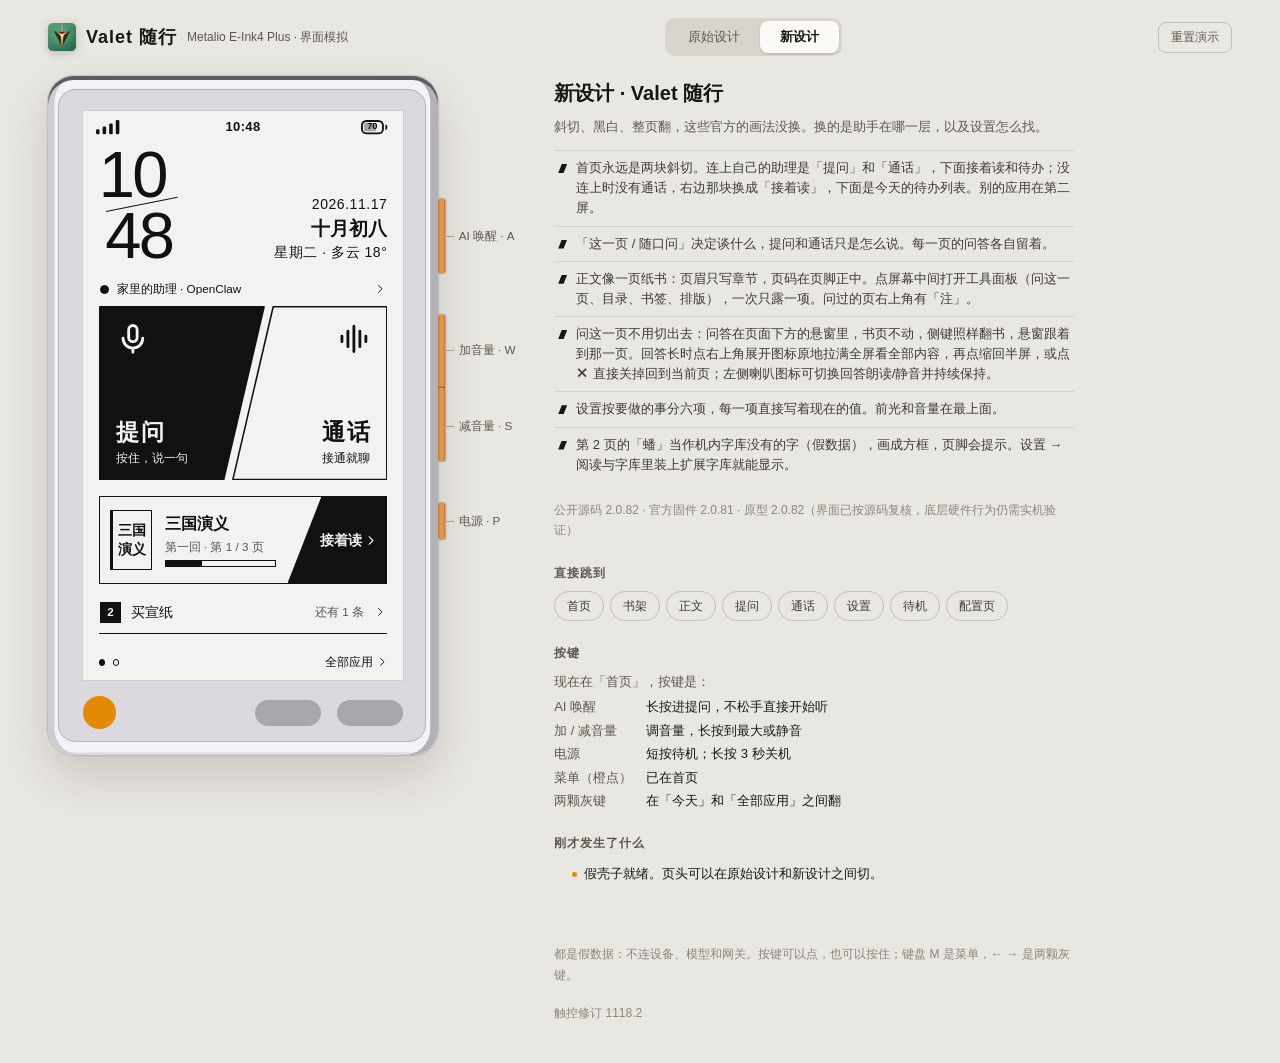
==== commit 501f4e2f: "Shelf: adopt gallery bookshelf style with page-stack edges, bottom progress rule, and typographic co" ====
--- a/sim/index.html
+++ b/sim/index.html
@@ -5,9 +5,9 @@
 <meta name="viewport" content="width=device-width, initial-scale=1" />
 <title>Valet 随行 · valet-e-ink4-plus</title>
 <link rel="icon" href="assets/valet_icon.png" />
-<link rel="stylesheet" href="sim.css?v=20261118-touch2" />
+<link rel="stylesheet" href="sim.css?v=20261128-shelf" />
 <link rel="stylesheet" href="screen.css" />
-<link rel="stylesheet" href="design.css?v=20261125-readhome" />
+<link rel="stylesheet" href="design.css?v=20261128-shelf" />
 <link rel="stylesheet" href="setup.css" />
 </head>
 <body>
@@ -65,10 +65,10 @@
 <script src="keys.js"></script>
 <script src="keys2.js"></script>
 <script src="local/icons.js"></script>
-<script src="design.js?v=20261125-readhome"></script>
-<script src="library.js"></script>
+<script src="design.js?v=20261128-shelf"></script>
+<script src="library.js?v=20261128-shelf"></script>
 <script src="setup.js"></script>
-<script src="sim.js?v=20261118-touch2"></script>
+<script src="sim.js?v=20261128-shelf"></script>
 <script src="touch.js"></script>
 </body>
 </html>
--- a/sim/design.css
+++ b/sim/design.css
@@ -80,7 +80,7 @@
 .v-read-block { width: 100px; }
 .v-read-block .v-track { position: absolute; right: 0; top: 46px; width: 58px; height: 4px; }
 .v-read-block span { max-width: 100px; overflow: hidden; text-overflow: ellipsis; }
-.v-todos { flex: none; margin-top: 4px; width: 100%; padding: 0; border: 0; border-top: 1.2px solid var(--ink); background: none; display: flex; flex-direction: column; text-align: left; }
+.v-todos { flex: none; margin-top: 12px; width: 100%; padding: 0; border: 0; border-top: 1.2px solid var(--ink); background: none; display: flex; flex-direction: column; text-align: left; }
 .v-todos-head { height: 28px; display: flex; align-items: center; gap: 8px; }
 .v-todos-head b { font-size: 10.8px; font-weight: 600; }
 .v-todos-head em { flex: 1; font-style: normal; font-size: 9px; color: var(--g1); }
@@ -90,15 +90,16 @@
 .v-todos-item > span { flex: 1; overflow: hidden; white-space: nowrap; text-overflow: ellipsis; }
 .v-todos-none { height: 28px; border-top: 1px solid var(--g2); display: flex; align-items: center; font-size: 9px; color: var(--g1); }
 
-.v-who { flex: none; margin-top: 6px; width: 100%; height: 24px; padding: 0 1px; border: 0; background: none; display: flex; align-items: center; gap: 6px; font-size: 9px; text-align: left; }
+.v-who { flex: none; margin: 0 0 2px; width: 100%; height: 22px; padding: 0 1px; border: 0; background: none; display: flex; align-items: center; gap: 6px; font-size: 9px; text-align: left; }
 .v-who > i { flex: none; width: 7px; height: 7px; box-sizing: border-box; border: 1.2px solid var(--ink); border-radius: 50%; }
 .v-who > i.on { background: var(--ink); }
 .v-who span { flex: 1; }
 .v-who .ic { width: 9px; height: 9px; }
 
-.v-book { position: relative; flex: none; margin-top: 4px; width: 100%; height: 68px; padding: 0 0 0 8px; border: 1.2px solid var(--ink); background: none; display: flex; align-items: center; gap: 10px; text-align: left; overflow: hidden; }
+.v-book { position: relative; flex: none; margin-top: 12px; width: 100%; height: 68px; padding: 0 0 0 8px; border: 1.2px solid var(--ink); background: none; display: flex; align-items: center; gap: 10px; text-align: left; overflow: hidden; }
 .v-cover { flex: none; width: 32px; height: 46px; box-sizing: border-box; border: 1px solid var(--ink); border-left-width: 3px; display: flex; align-items: center; justify-content: center; text-align: center; font: 600 10.8px/1.35 "Songti SC", "Source Han Serif SC", serif; }
-.v-book-main { flex: 1; min-width: 0; display: flex; flex-direction: column; gap: 4px; }
+.v-book-main { flex: 1; min-width: 0; padding-right: 78px; display: flex; flex-direction: column; gap: 4px; }
+.v-book-main b, .v-book-main em { overflow: hidden; white-space: nowrap; text-overflow: ellipsis; }
 .v-book-main b { font-size: 12.6px; font-weight: 600; }
 .v-book-main em { font-style: normal; font-size: 9px; color: var(--g1); }
 .v-track { display: block; box-sizing: border-box; width: 86px; height: 5px; border: 1px solid var(--ink); }
@@ -505,17 +506,19 @@
 /* 网络页多了顶部的状态卡：间距收一点，4G 那一版（状态卡、上网方式、选卡、两行入口、断网时间）一屏放得下。 */
 .v-pane.is-tight { gap: 7px; }
 
-/* 悬窗：正文页下方问这一页、聊这一页，占 3/4 屏（上沿对齐到两行之间，见 v2SnapFloat）。书页留在上面，只刷这一块。外形沿用提问页：页底同一条胶囊，通话是同一个斜切。 */
+/* 悬窗：正文页下方问这一页、聊这一页，占 3/4 屏（上沿对齐到两行之间，见 v2SnapFloat）；全屏时原地拉满整屏，不卸载底层书页。 */
 .v-float { position: absolute; left: 0; right: 0; bottom: 0; height: 75%; background: var(--paper); display: flex; flex-direction: column; z-index: 3; }
+.v-float.is-full { top: 0; height: 100% !important; }
+.v-float.is-full::before { display: none; }
 /* 和书页分开：上沿外面一条抖点阴影（墨水屏只有黑白和抖点），标题栏整条黑底 */
 .v-float::before { content: ""; position: absolute; left: 0; right: 0; top: -5px; height: 5px; background-image: radial-gradient(var(--ink) 0.55px, transparent 0.75px); background-size: 2px 2px; }
-.v-float-head { flex: none; height: 32px; padding: 0 6px 0 14px; background: var(--ink); color: var(--paper); display: flex; align-items: center; gap: 6px; }
+.v-float-head { flex: none; height: 32px; padding: 0 4px 0 14px; background: var(--ink); color: var(--paper); display: flex; align-items: center; gap: 4px; }
 .v-float-head b { font-size: 11.5px; font-weight: 600; letter-spacing: 1px; }
 .v-float-head span { flex: 1; min-width: 0; overflow: hidden; white-space: nowrap; text-overflow: ellipsis; font-size: 9px; }
 .v-float-head .v-txt { padding: 6px 4px; color: var(--paper); }
 .v-float-head .v-float-x { color: var(--paper); }
-.v-float-x { width: 26px; height: 26px; padding: 0; border: 0; background: none; display: grid; place-items: center; }
-.v-float-x .ic { width: 12px; height: 12px; }
+.v-float-x { width: 28px; height: 28px; padding: 0; border: 0; background: none; display: grid; place-items: center; }
+.v-float-x .ic { width: 13px; height: 13px; }
 .v-float-body { flex: 1; min-height: 0; overflow: hidden; padding: 10px 14px 4px; display: flex; flex-direction: column; }
 .v-float-body .v-live { height: auto; flex: 1; }
 .v-float-tip { margin: 0; font-size: 10.8px; line-height: 1.6; color: var(--g1); }
@@ -632,7 +635,7 @@
 .q-level .q-rowic .erase { fill: var(--paper); }
 .sbi .erase, .qi .erase { fill: var(--paper); }
 /* Wi-Fi 省电睡下：扇形变灰（真机上是 50% 格点，黑白屏也能看出灰） */
-.sb .sb-wifi.asleep .sbi { opacity: .35; }
+.sb .sb-wifi.asleep .sbi, .sb .sb-proxy.asleep .sbi { opacity: .35; }
 
 /* 选字：选中的字反显（深灰底白字），底下卡片列出几个现成的问题 */
 .v-read .read-body [data-ch].sel { background: #4a4a48; color: var(--paper); box-shadow: 1px 0 0 #4a4a48, -1px 0 0 #4a4a48; }   /* 影子补上字间的细缝 */
@@ -654,39 +657,320 @@
 .v-pop-arrow { position: absolute; bottom: -5px; width: 10px; height: 10px; margin-left: -5px; background: var(--ink); transform: rotate(45deg); }
 .v-selpop.below .v-pop-arrow { bottom: auto; top: -5px; }
 /* 选中范围两头的把手：一根竖线加一个圆点（开头的点在上，结尾的点在下），按住拖动改范围。
-   放在字里面绝对定位，不改排版；透明的宽条是手指按的地方 */
+   放在字里面绝对定位，不改排版；透明的宽条是放大后的手指触控区（开头向上延伸，结尾向下延伸，避免单字重叠） */
 .v-read .read-body { touch-action: none; }
 .v-read .read-body [data-ch].sel { position: relative; }
-.v-hdl { position: absolute; top: -12px; bottom: -14px; width: 22px; z-index: 2; cursor: ew-resize; }
-.v-hdl.s { left: -11px; }
-.v-hdl.e { right: -11px; }
-.v-hdl::before { content: ""; position: absolute; left: 10px; top: 10px; bottom: 10px; width: 2px; background: var(--ink); }
-.v-hdl::after { content: ""; position: absolute; left: 6px; width: 10px; height: 10px; border-radius: 50%; background: var(--ink); }
-.v-hdl.s::after { top: 2px; }
-.v-hdl.e::after { bottom: 2px; }
-
-/* 书架 · 书库（OPDS 订阅） */
-.v-lib { gap: 8px; }
-.v-lsearch { flex: none; height: 30px; display: flex; align-items: center; gap: 6px; padding: 0 6px; border: 1.2px solid var(--ink); }
-.v-lsearch .ic { width: 12px; height: 12px; flex: none; }
-.v-lsearch input { flex: 1; min-width: 0; border: 0; outline: none; background: none; color: var(--ink); font-size: 10.8px; }
-.v-lsearch button { border: 0; background: none; font-size: 9px; text-decoration: underline; padding: 4px 2px; }
+.v-hdl { position: absolute; width: 48px; z-index: 2; cursor: ew-resize; }
+.v-hdl.s { left: -24px; top: -32px; bottom: 0; }
+.v-hdl.e { right: -24px; top: 0; bottom: -32px; }
+.v-hdl::before { content: ""; position: absolute; left: 23px; width: 2px; background: var(--ink); }
+.v-hdl.s::before { top: 32px; bottom: 0; }
+.v-hdl.e::before { top: 0; bottom: 32px; }
+.v-hdl::after { content: ""; position: absolute; left: 19px; width: 10px; height: 10px; border-radius: 50%; background: var(--ink); }
+.v-hdl.s::after { top: 23px; }
+.v-hdl.e::after { bottom: 23px; }
+
+/* ── 书架 · 书库（OPDS / 微信读书）与画廊式墨水屏书架 ── */
+.v-lib { gap: 8px; padding-top: 8px; }
+.v-lhead-acts { display: flex; align-items: center; gap: 6px; }
+.v-ltag-btn { flex: none; border: 1.2px solid var(--ink); padding: 2px 7px; font-size: 9px; background: none; cursor: pointer; }
+.v-sseg button { height: 22px; font-size: 9px; }
+
+.v-opds-list { display: flex; flex-direction: column; border-top: 1.2px solid var(--ink); }
+.v-opds-row { width: 100%; min-height: 48px; padding: 5px 2px; border: 0; border-bottom: 1px solid var(--ink); background: none; display: flex; align-items: center; gap: 8px; text-align: left; }
+.v-opds-row > span { flex: 1; min-width: 0; display: flex; flex-direction: column; gap: 3px; }
+.v-opds-row b { font-size: 11.5px; font-weight: 600; white-space: nowrap; overflow: hidden; text-overflow: ellipsis; }
+.v-opds-row em { font-style: normal; font-size: 9px; color: var(--g1); white-space: nowrap; overflow: hidden; text-overflow: ellipsis; }
+.v-opds-row small { flex: none; font-size: 9px; }
+
+.v-lsearch { flex: none; display: flex; align-items: center; gap: 6px; height: 24px; padding: 0 7px; border: 1.2px solid var(--ink); background: none; }
+.v-lsearch .ic { width: 11px; height: 11px; flex: none; }
+.v-lsearch input { flex: 1; min-width: 0; border: 0; outline: none; background: none; color: var(--ink); font-size: 9.5px; }
+.v-lsearch button { border: 0; background: none; font-size: 8.5px; text-decoration: underline; padding: 2px; }
 .v-lhint { margin: 0; flex: none; font-size: 9px; color: var(--g1); }
-.v-lsec { flex: none; }
-.v-lsec h4 { margin: 2px 0 5px; padding-top: 6px; border-top: 1.2px solid var(--ink); font-size: 10.8px; font-weight: 600; }
-.v-lcovers { display: grid; grid-template-columns: repeat(3, 1fr); gap: 8px; }
-.v-lcovers button { min-width: 0; padding: 0; border: 0; background: none; text-align: left; display: flex; flex-direction: column; gap: 2px; }
-.v-lcovers span { font-size: 9px; font-weight: 600; white-space: nowrap; overflow: hidden; text-overflow: ellipsis; }
-.v-lcovers em { font-style: normal; font-size: 8px; color: var(--g1); white-space: nowrap; overflow: hidden; text-overflow: ellipsis; }
-.v-lcover { position: relative; height: 72px; box-sizing: border-box; padding: 7px 5px 5px 9px; border: 1.2px solid var(--ink); display: flex; flex-direction: column; justify-content: space-between; font-style: normal; overflow: hidden; }
-.v-lcover::before { content: ""; position: absolute; left: 3px; top: 0; bottom: 0; width: 1px; background: var(--ink); }
-.v-lcover b { font: 600 10.8px "Songti SC", serif; line-height: 1.25; word-break: break-all; }
-.v-lcover em { font-style: normal; font-size: 7px; white-space: nowrap; overflow: hidden; text-overflow: ellipsis; }
-.v-lcover.sm { width: 30px; height: 42px; flex: none; padding: 4px 2px 2px 6px; }
-.v-lcover.sm b { font-size: 7px; }
-.v-lcover.sm em { display: none; }
+
+/* ── 实体书装帧封面系统（严格遵循四级灰阶与直角线条，零圆角、零模糊） ── */
+.v-lcover {
+  position: relative;
+  height: 82px;
+  box-sizing: border-box;
+  border: 1.2px solid var(--ink);
+  background: var(--paper);
+  color: var(--ink);
+  display: block;
+  font-style: normal;
+  overflow: hidden;
+  /* 右下 1px 纸白 + 1px 墨线 = 实体书页层叠边缘 */
+  box-shadow: 1.5px 1.5px 0 var(--paper), 2.5px 2.5px 0 var(--ink);
+}
+.v-cov-in {
+  position: relative;
+  z-index: 1;
+  width: 100%;
+  height: 100%;
+  box-sizing: border-box;
+  padding: 7px 5px 5px 8px;
+  display: flex;
+  flex-direction: column;
+  justify-content: space-between;
+}
+.v-cov-t {
+  font: 600 10.5px/1.25 "Songti SC", "Source Han Serif SC", serif;
+  letter-spacing: 0.3px;
+  display: flex;
+  flex-direction: column;
+}
+.v-cov-t span { display: block; }
+.v-cov-a {
+  font-style: normal;
+  font-size: 6.8px;
+  color: var(--g1);
+  white-space: nowrap;
+  overflow: hidden;
+  text-overflow: ellipsis;
+}
+
+/* 装帧 1：经典左书脊 (tpl-classic) */
+.v-lcover.tpl-classic::before {
+  content: "";
+  position: absolute;
+  left: 3px;
+  top: 0;
+  bottom: 0;
+  width: 1px;
+  background: var(--ink);
+  z-index: 2;
+}
+
+/* 装帧 2：中式线装签条 (tpl-tategaki) — 左侧四钉线装孔 + 竖排题签框 */
+.v-lcover.tpl-tategaki {
+  background:
+    linear-gradient(90deg, transparent 4px, var(--ink) 4px, var(--ink) 4.8px, transparent 4.8px),
+    linear-gradient(180deg, transparent 16%, var(--ink) 16%, var(--ink) 17.5%, transparent 17.5%, transparent 38%, var(--ink) 38%, var(--ink) 39.5%, transparent 39.5%, transparent 60%, var(--ink) 60%, var(--ink) 61.5%, transparent 61.5%, transparent 82%, var(--ink) 82%, var(--ink) 83.5%, transparent 83.5%),
+    var(--paper);
+  background-size: 100% 100%, 4.5px 100%, 100% 100%;
+  background-repeat: no-repeat;
+}
+.v-lcover.tpl-tategaki .v-cov-in {
+  padding: 6px 6px 5px 9px;
+  flex-direction: row-reverse;
+  align-items: flex-start;
+  justify-content: space-between;
+}
+.v-lcover.tpl-tategaki .v-cov-t {
+  writing-mode: vertical-rl;
+  border: 1px solid var(--ink);
+  background: var(--paper);
+  padding: 4px 2.5px;
+  font-size: 9.5px;
+  line-height: 1.15;
+  letter-spacing: 1px;
+  max-height: 66px;
+}
+.v-lcover.tpl-tategaki.tagged .v-cov-in { padding-right: 13px; }
+.v-lcover.tpl-tategaki .v-cov-a {
+  align-self: flex-end;
+  writing-mode: vertical-rl;
+  font-size: 6.5px;
+  letter-spacing: 0.5px;
+  max-height: 52px;
+}
+
+/* 装帧 3：深墨典藏 (tpl-dark) — 墨底白字 + 内嵌细白框 */
+.v-lcover.tpl-dark {
+  background: var(--ink);
+  color: var(--paper);
+}
+.v-lcover.tpl-dark .v-cov-in {
+  margin: 3px;
+  width: calc(100% - 6px);
+  height: calc(100% - 6px);
+  border: 1px solid rgba(242, 242, 241, 0.72);
+  padding: 5px 4px 4px 5px;
+}
+.v-lcover.tpl-dark .v-cov-t { color: var(--paper); font-size: 10px; }
+.v-lcover.tpl-dark .v-cov-a { color: var(--g2); }
+
+/* 装帧 4：斜切现代 (tpl-slash) — 呼应 Valet 首页 11.2° 斜切几何基因 */
+.v-lcover.tpl-slash {
+  background: linear-gradient(168.8deg, var(--ink) 0%, var(--ink) 54%, var(--paper) 54.5%, var(--paper) 100%);
+}
+.v-lcover.tpl-slash .v-cov-in { padding: 6px 5px 4px 7px; }
+.v-lcover.tpl-slash .v-cov-t { color: var(--paper); font-size: 10px; }
+.v-lcover.tpl-slash .v-cov-a { color: var(--ink); font-weight: 600; }
+
+/* 缩略与详情页大尺寸封面 */
+.v-lcover.sm { width: 32px; height: 46px; flex: none; box-shadow: none; border-left-width: 3px; }
+.v-lcover.sm::before { display: none; }
+.v-lcover.sm .v-cov-in { padding: 3px 2px; align-items: center; justify-content: center; text-align: center; }
+.v-lcover.sm .v-cov-t { font-size: 8.5px; line-height: 1.2; }
+.v-lcover.sm .v-cov-a { display: none; }
 .v-lcover.big { width: 74px; height: 104px; flex: none; }
-.v-lcover.big b { font-size: 13px; }
+.v-lcover.big .v-cov-t { font-size: 12.5px; }
+
+/* ── 右上角 45° 来源斜角标（微读 / 书斋 / 古登堡） ── */
+.v-ltag {
+  position: absolute;
+  top: 7px;
+  right: -20px;
+  width: 62px;
+  transform: rotate(45deg);
+  z-index: 4;
+  font-style: normal;
+  font-size: 6.2px;
+  font-weight: 600;
+  line-height: 9.5px;
+  text-align: center;
+  letter-spacing: 0.4px;
+  white-space: nowrap;
+  pointer-events: none;
+}
+/* 微读：黑底白字 + 1px 纸白外衬边（在深色/浅色封面上都清晰分明） */
+.v-ltag.is-dark {
+  background: var(--ink);
+  color: var(--paper);
+  box-shadow: 0 0 0 1px var(--paper), 0 0 0 1.8px var(--ink);
+}
+/* 书斋：纸白底黑字 + 上下墨线 */
+.v-ltag.is-paper {
+  background: var(--paper);
+  color: var(--ink);
+  border-top: 1px solid var(--ink);
+  border-bottom: 1px solid var(--ink);
+  box-shadow: 0 0 0 1px var(--paper);
+}
+/* 古登堡：墨水屏抖点网纹底 */
+.v-ltag.is-dither {
+  background-color: var(--paper);
+  background-image: radial-gradient(var(--ink) 0.45px, transparent 0.6px);
+  background-size: 2px 2px;
+  color: var(--ink);
+  border-top: 1px solid var(--ink);
+  border-bottom: 1px solid var(--ink);
+}
+.v-lcover.tagged:not(.tpl-tategaki) .v-cov-t { padding-right: 14px; }
+.v-lcover.away { border-style: dashed; box-shadow: none; background: var(--paper) !important; color: var(--ink) !important; }
+.v-lcover.away::before { background: none; border-left: 1px dashed var(--ink); }
+.v-lcover.away .v-cov-t, .v-lcover.away .v-cov-a { color: var(--g1) !important; }
+
+/* ── 四款书架板式 ── */
+.v-sstage { display: flex; flex-direction: column; gap: 11px; padding-bottom: 4px; }
+.v-stier { position: relative; display: flex; flex-direction: column; }
+.v-sgrid { display: grid; grid-template-columns: repeat(3, minmax(0, 1fr)); gap: 10px; position: relative; z-index: 1; }
+.v-sitem {
+  min-width: 0;
+  padding: 0;
+  border: 0;
+  background: none;
+  text-align: left;
+  display: flex;
+  flex-direction: column;
+  gap: 2px;
+  cursor: pointer;
+}
+.v-scov-box { position: relative; width: 100%; }
+/* 封面底部内嵌 2.5px 阅读进度条（不额外占用封面下方高度，极简克制） */
+.v-cov-prog {
+  position: absolute;
+  left: 1.2px;
+  right: 1.2px;
+  bottom: 1.2px;
+  height: 2.5px;
+  background: rgba(242, 242, 241, 0.85);
+  border-top: 1px solid var(--ink);
+  z-index: 3;
+  display: block;
+}
+.v-cov-prog b { display: block; height: 100%; background: var(--ink); }
+.v-sname {
+  margin-top: 3px;
+  font-size: 9.2px;
+  font-weight: 600;
+  color: var(--ink);
+  white-space: nowrap;
+  overflow: hidden;
+  text-overflow: ellipsis;
+}
+.v-snote {
+  font-style: normal;
+  font: 500 8px/1.2 "Avenir Next", "PingFang SC", sans-serif;
+  color: var(--g1);
+  white-space: nowrap;
+  overflow: hidden;
+  text-overflow: ellipsis;
+}
+
+/* 板式 2：斜切主卡 + 网格 (is-slash) — 复用首页 .v-book 的斜切设计 */
+.v-shero {
+  position: relative;
+  flex: none;
+  width: 100%;
+  height: 60px;
+  padding: 0 0 0 8px;
+  border: 1.2px solid var(--ink);
+  background: none;
+  display: flex;
+  align-items: center;
+  gap: 9px;
+  text-align: left;
+  overflow: hidden;
+  cursor: pointer;
+}
+.v-shero-main { flex: 1; min-width: 0; padding-right: 72px; display: flex; flex-direction: column; gap: 3px; }
+.v-shero-main b { font-size: 11.5px; font-weight: 600; white-space: nowrap; overflow: hidden; text-overflow: ellipsis; }
+.v-shero-main em { font-style: normal; font-size: 8.5px; color: var(--g1); white-space: nowrap; overflow: hidden; text-overflow: ellipsis; }
+.v-shero-main .v-track { width: 76px; height: 4px; }
+.v-shero .v-wedge { width: 68px; font-size: 10px; }
+
+/* 板式 3：层板托轨 (is-rail) — 封面稳立在双线层板与抖点阴影上 */
+.v-stier.is-rail .v-lcover { box-shadow: 2px 0 0 var(--ink); }
+.v-stier.is-rail .v-sname { margin-top: 8px; text-align: center; }
+.v-stier.is-rail .v-snote { text-align: center; }
+.v-sledge {
+  position: absolute;
+  left: -2px;
+  right: -2px;
+  top: 82px;
+  height: 3px;
+  background: var(--ink);
+  z-index: 3;
+  pointer-events: none;
+}
+.v-sledge::after {
+  content: "";
+  position: absolute;
+  left: 2px;
+  right: 2px;
+  top: 3px;
+  height: 3px;
+  background-image: radial-gradient(var(--ink) 0.55px, transparent 0.75px);
+  background-size: 2px 2px;
+}
+
+/* 板式 4：瑞士目录列表 (is-clean) — 干净横线分隔，无笨重外框 */
+.v-lrows.is-clean { border-top: 1.2px solid var(--ink); display: flex; flex-direction: column; }
+.v-lrow-clean {
+  width: 100%;
+  min-height: 58px;
+  padding: 6px 2px;
+  border: 0;
+  border-bottom: 1px solid var(--ink);
+  background: none;
+  display: flex;
+  align-items: center;
+  gap: 10px;
+  text-align: left;
+  cursor: pointer;
+}
+.v-lrow-clean.away .v-lcover.sm { border-style: dashed; border-left-width: 1.2px; }
+.v-lrow-main { flex: 1; min-width: 0; display: flex; flex-direction: column; gap: 3.5px; }
+.v-lrow-main b { font-size: 11.5px; font-weight: 600; white-space: nowrap; overflow: hidden; text-overflow: ellipsis; }
+.v-lrow-main em { font-style: normal; font-size: 8.8px; color: var(--g1); white-space: nowrap; overflow: hidden; text-overflow: ellipsis; }
+.v-lrow-main .v-track { width: 72px; height: 4px; }
+.v-lpct { flex: none; font: 600 13px/1 "Avenir Next", sans-serif; color: var(--ink); }
+.v-lstat { flex: none; font-size: 8px; font-weight: 500; padding: 2px 5px; border: 1px solid var(--ink); color: var(--ink); }
+.v-lstat.is-away { border-style: dashed; color: var(--g1); }
+
 .v-lrows { flex: none; display: flex; flex-direction: column; border-top: 1.2px solid var(--ink); }
 .v-lrow { width: 100%; min-height: 52px; padding: 5px 2px; border: 0; border-bottom: 1px solid var(--ink); background: none; display: flex; align-items: center; gap: 8px; text-align: left; }
 .v-lrow > span { flex: 1; min-width: 0; display: flex; flex-direction: column; gap: 3px; }
@@ -705,12 +989,7 @@
 .v-lacts .v-solid[disabled] { background: var(--paper); color: var(--ink); border: 1.2px dashed var(--ink); }
 .v-lacts .v-line.on { border-style: dashed; }
 .v-inputs.one { grid-template-columns: 1fr; margin-bottom: 6px; }
-.v-lbar { flex: none; display: flex; align-items: center; justify-content: space-between; font-size: 9px; color: var(--g1); }
+.v-lbar { flex: none; display: flex; align-items: center; justify-content: space-between; font-size: 8.5px; color: var(--g1); }
 .panel.v2 .seg.tiny.v-lview button { padding: 3px 9px; }
-/* 书库的书：封面右上角斜贴来源；没下载的封面是虚线框 */
-.v-lcover.away { border-style: dashed; }
-.v-lcover.away::before { background: none; border-left: 1px dashed var(--ink); }
-.v-ltag { position: absolute; top: 9px; right: -21px; width: 66px; transform: rotate(45deg); background: var(--ink); color: var(--paper); font-style: normal; font-size: 6.5px; font-weight: 600; line-height: 10px; text-align: center; white-space: nowrap; pointer-events: none; }
-.v-lcover.tagged b { padding-right: 17px; }
 .v-lrow.tagged { position: relative; overflow: hidden; }
 .v-lrow.tagged > small { margin-right: 18px; }
